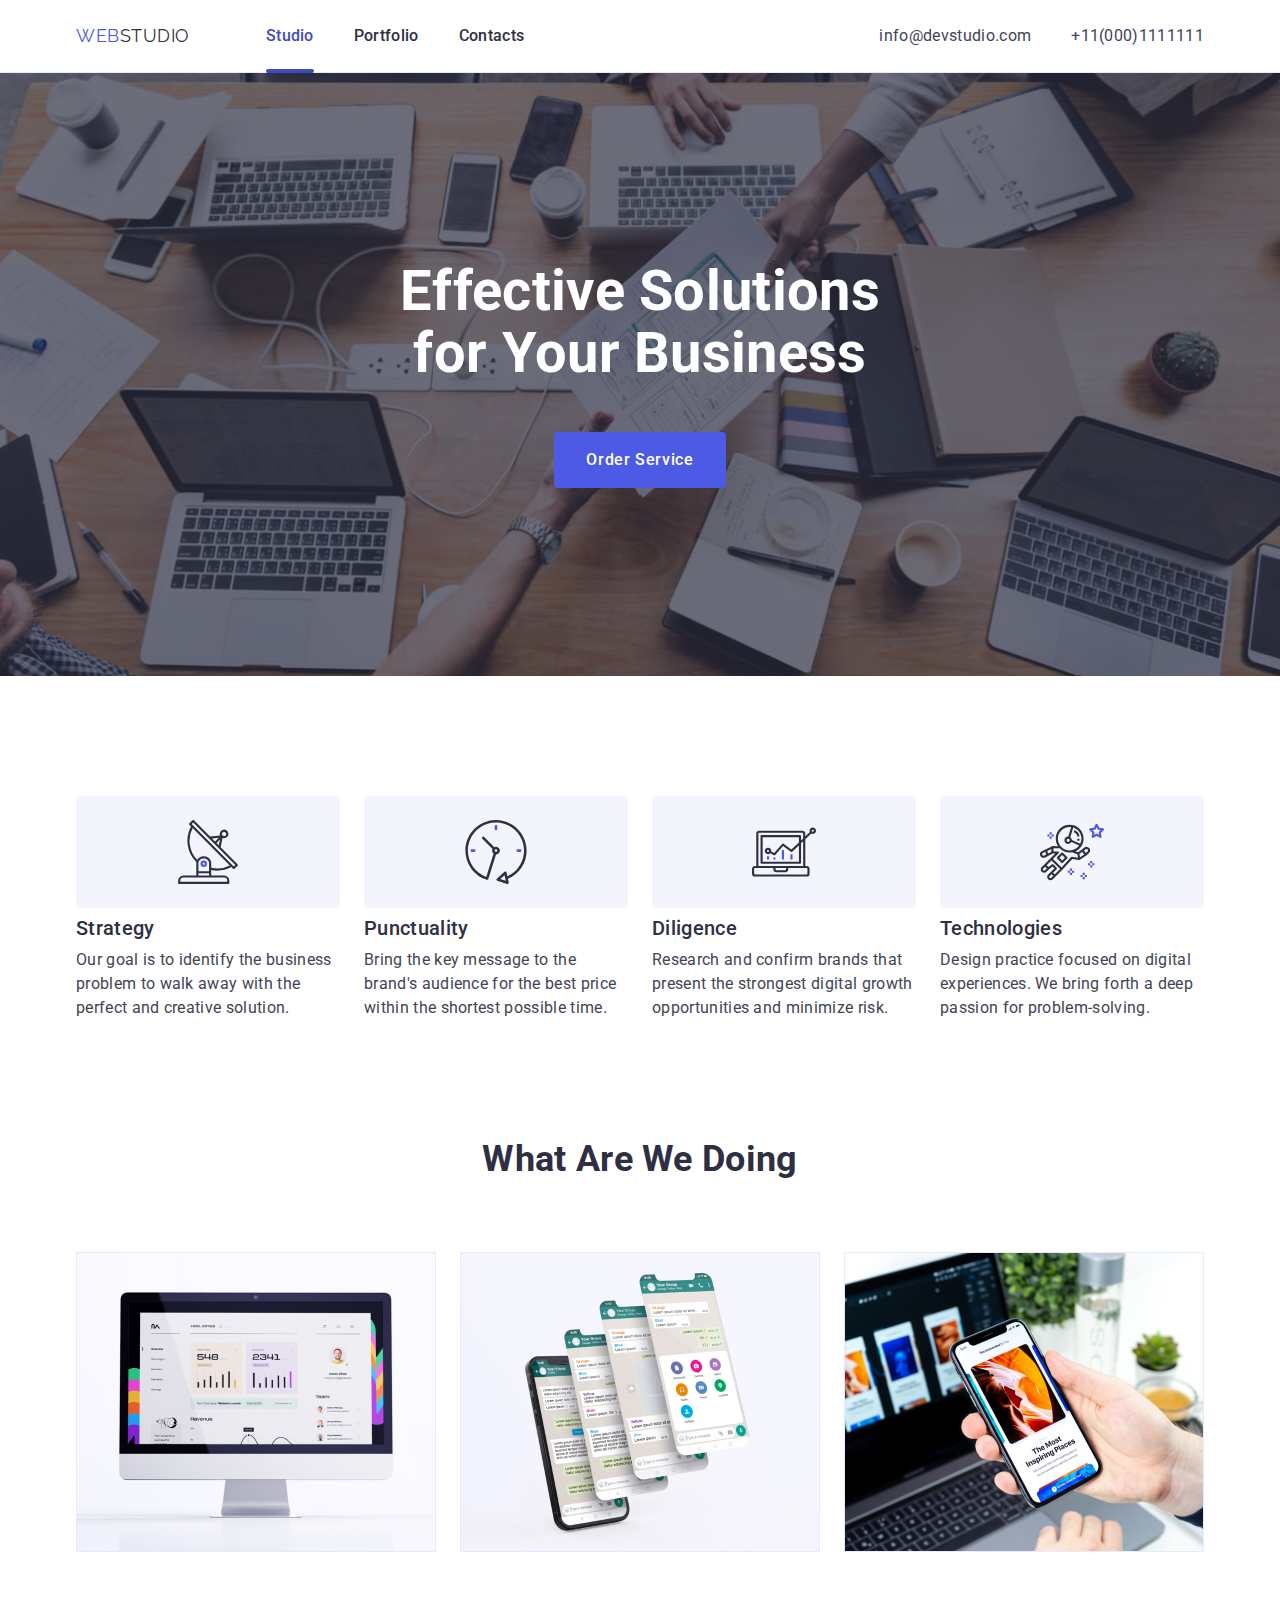
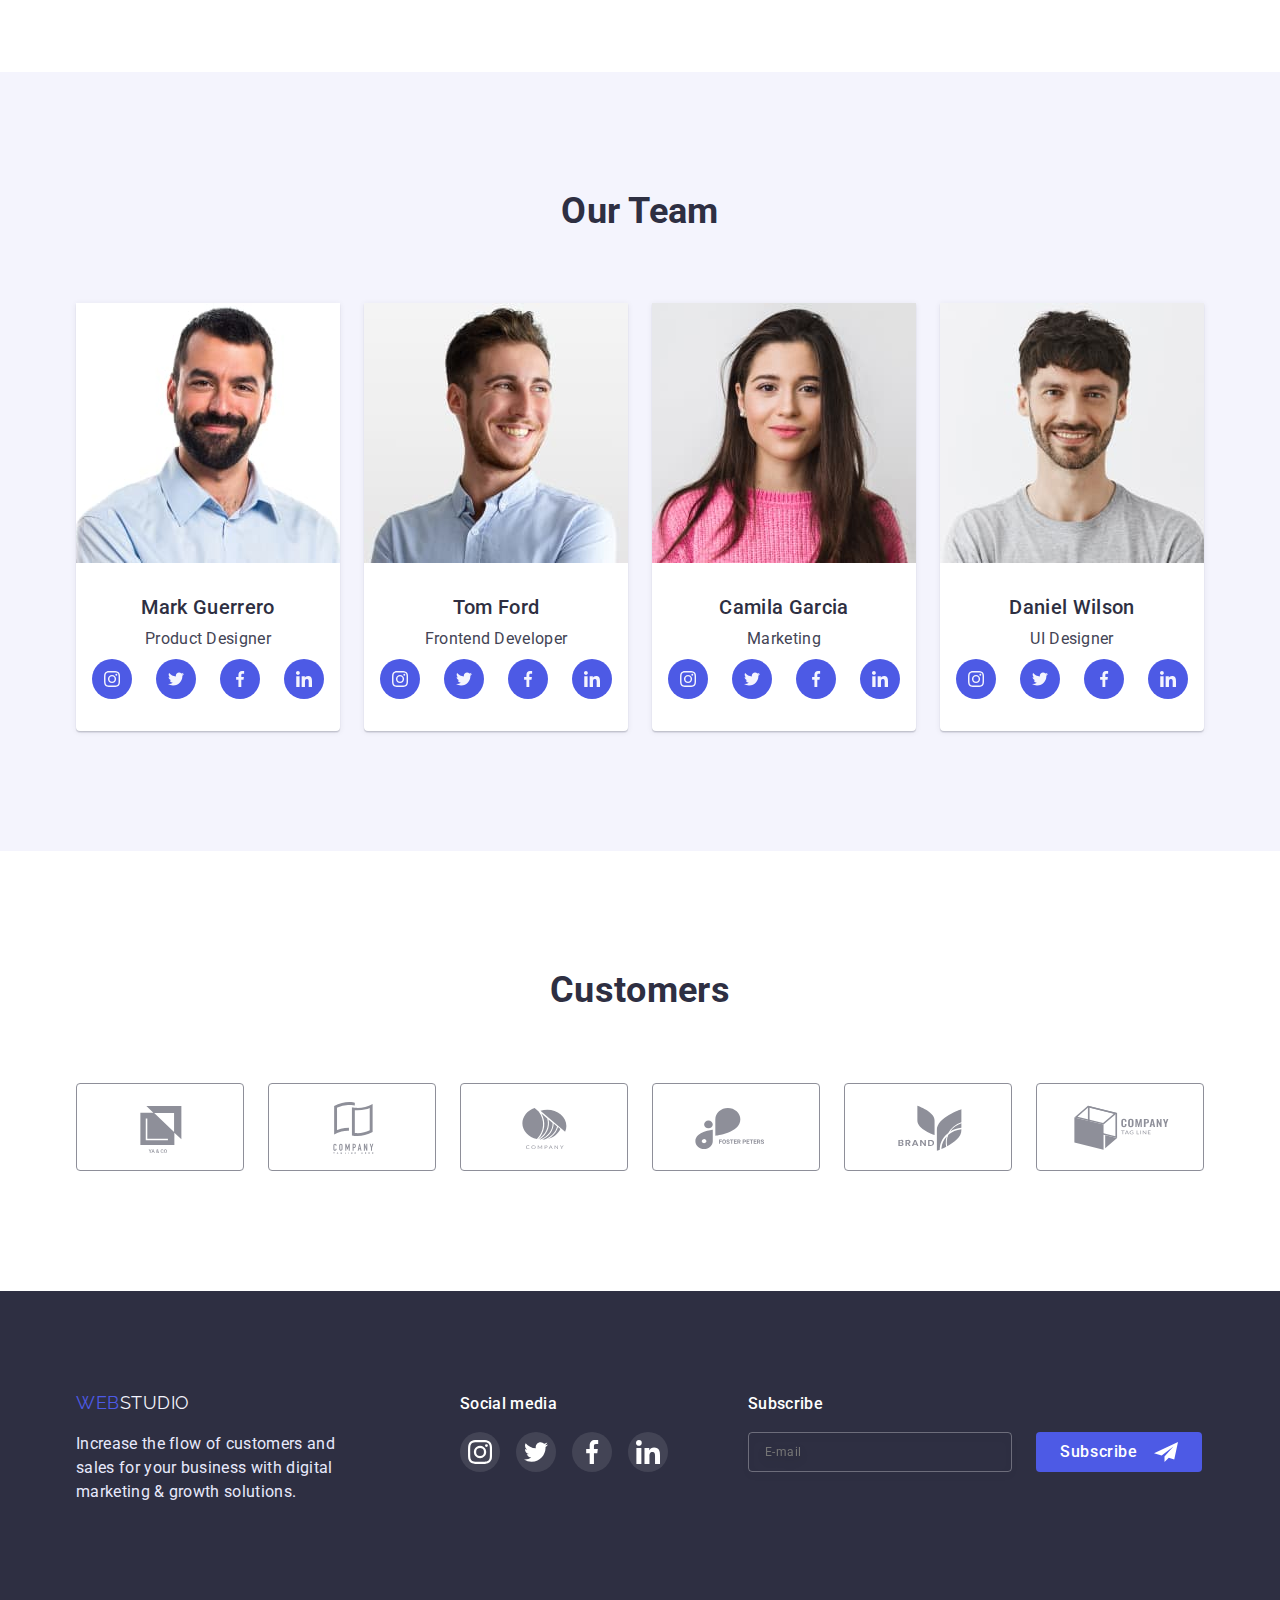
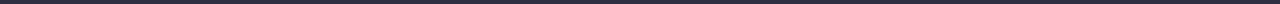
==== index.html @ 0f812a20 "Initial commit" ====
<!DOCTYPE html>
<html lang="en">

<head>
    <meta charset="UTF-8">
    <meta http-equiv="X-UA-Compatible" content="IE=edge">
    <meta name="viewport" content="width=, initial-scale=1.0">
    <title>Studio</title>
    <link rel="preconnect" href="https://fonts.googleapis.com">
    <link rel="preconnect" href="https://fonts.gstatic.com" crossorigin>
    <link
        href="https://fonts.googleapis.com/css2?family=Raleway:wght@800&family=Roboto:wght@400;500;700;900&display=swap"
        rel="stylesheet">
    <link rel="stylesheet"
        href="https://cdnjs.cloudflare.com/ajax/libs/modern-normalize/1.1.0/modern-normalize.min.css" />
    <link rel="stylesheet" href="./css/styles.css">
</head>

<body>
    <!-- Site header -->
    <header class="header">
        <div class="container header-container">
            <nav class="header-navigation">
                <a href="./index.html" class="logo">WEB<span class="logo-studio">STUDIO</span></a>
                <ul class="site-nav header-list">
                    <li><a href="./index.html" class="header-link link current">Studio</a></li>
                    <li><a href="./portfolio.html" class="header-link link">Portfolio</a></li>
                    <li><a href="./index.html" class="header-link link">Contacts</a></li>
                </ul>
            </nav>

            <address class="address">
                <ul class="auth-nav">

                    <li><a href="mailto:info@devstudio.com" class="link">info@devstudio.com</a>
                    </li>
                    <li><a href="tel:+11(000)1111111" class="link">+11(000)1111111</a> </li>


                </ul>
            </address>
        </div>

    </header>
    <!-- Main content -->
    <main>

        <section class="hero">
            <div class="container hero-container">
                <h1 class="hero-title">Effective Solutions
                    for Your Business</h1>
                <button type="button" class="button main-button" data-modal-open>Order Service</button>
            </div>
        </section>

        <section class="section">
            <div class="container">
                <h2 class="visually-hidden"> Our advantages</h2>
                <ul class="section-advantages">
                    <li class="advantages-item">
                        <div class="advantages-icon">
                            <svg class="antenna-icon" width="64" height="64">
                                <use href="./images/icons.svg#icon-antenna-1-1"></use>
                            </svg>
                        </div>
                        <h3 class="section-subtitle">Strategy</h3>
                        <p class="section-discription">Our goal is to identify the business
                            problem to walk away with the perfect and creative solution.</p>
                    </li>
                    <li class="advantages-item">
                        <div class="advantages-icon">
                            <svg class="clock-icon" width="64" height="64">
                                <use href="./images/icons.svg#icon-clock-1-1"></use>
                            </svg>
                        </div>
                        <h3 class="section-subtitle">Punctuality</h3>
                        <p class="section-discription">Bring the key message to the brand's audience for the best price
                            within
                            the shortest possible
                            time.</p>
                    </li>
                    <li class="advantages-item">
                        <div class="advantages-icon">
                            <svg class="diagram-icon" width="64" height="64">
                                <use href="./images/icons.svg#icon-diagram-1-1"></use>
                            </svg>
                        </div>
                        <h3 class="section-subtitle">Diligence</h3>
                        <p class="section-discription">Research and confirm brands that present the strongest digital
                            growth
                            opportunities and
                            minimize risk.</p>
                    </li>
                    <li class="advantages-item">
                        <div class="advantages-icon">
                            <svg class="astronaut-icon" width="64" height="64">
                                <use href="./images/icons.svg#icon-astronaut-1-1"></use>
                            </svg>
                        </div>
                        <h3 class="section-subtitle">Technologies</h3>
                        <p class="section-discription">Design practice focused on digital experiences. We bring forth a
                            deep
                            passion for
                            problem-solving.</p>
                    </li>
                </ul>
            </div>
        </section>
        <section class="works">
            <div class="container">
                <h2 class="section-title">What are we doing</h2>
                <ul class="works-list">
                    <li class="work-item">
                        <img src="./images/img1.jpg" alt="desktop" width="360">
                    </li>
                    <li class="work-item"><img src="./images/img2.jpg" alt="mobile" width="360"></li>
                    <li class="work-item"><img src="./images/img3.jpg" alt="desktopmobile" width="360">
                    </li>
                </ul>
            </div>
        </section>
        <section class="team-bc-color section">
            <div class="container">
                <h2 class="section-title">Our Team</h2>
                <ul class="teams-cards">
                    <li class="team-card"><img src="./images/teamcard1.jpg" alt="Mark Guerrero" width="264">
                        <div class="team-wrap">
                            <h3 class="section-subtitle">Mark Guerrero</h3>
                            <p class="section-discription">Product Designer</p>

                            <ul class="teams-soc-list list">
                                <li class="teams-soc-item"><a href="" class="teams-soc-link link"><svg
                                            class="teams-soc-icon" width="16" height="16">
                                            <use href="./images/icons.svg#icon-instagram"></use>
                                        </svg>
                                    </a>
                                </li>
                                <li class="teams-soc-item"><a href="" class="teams-soc-link link"><svg
                                            class="teams-soc-icon" width="16" height="16">
                                            <use href="./images/icons.svg#icon-twitte"></use>
                                        </svg></a>
                                </li>
                                <li class="teams-soc-item"><a href="" class="teams-soc-link link"><svg
                                            class="teams-soc-icon" width="16" height="16">
                                            <use href="./images/icons.svg#icon-facebook"></use>
                                        </svg></a>
                                </li>
                                <li class="teams-soc-item"><a href="" class="teams-soc-link link"><svg
                                            class="teams-soc-icon" width="16" height="16">
                                            <use href="./images/icons.svg#icon-linkedin"></use>
                                        </svg></a>
                                </li>
                            </ul>
                        </div>
                    </li>


                    <li class="team-card"><img src="./images/teamcard2.jpg" alt="Tom Ford" width="264">
                        <div class="team-wrap">
                            <h3 class="section-subtitle">Tom Ford</h3>
                            <p class="section-discription">Frontend Developer</p>
                            <ul class="teams-soc-list list">
                                <li class="teams-soc-item"><a href="" class="teams-soc-link link"><svg
                                            class="teams-soc-icon" width="16" height="16">
                                            <use href="./images/icons.svg#icon-instagram"></use>
                                        </svg></a>
                                </li>
                                <li class="teams-soc-item"><a href="" class="teams-soc-link link"><svg
                                            class="teams-soc-icon" width="16" height="16">
                                            <use href="./images/icons.svg#icon-twitte"></use>
                                        </svg></a>
                                </li>
                                <li class="teams-soc-item"><a href="" class="teams-soc-link link"><svg
                                            class="teams-soc-icon" width="16" height="16">
                                            <use href="./images/icons.svg#icon-facebook"></use>
                                        </svg></a>
                                </li>
                                <li class="teams-soc-item"><a href="" class="teams-soc-link link"><svg
                                            class="teams-soc-icon" width="16" height="16">
                                            <use href="./images/icons.svg#icon-linkedin"></use>
                                        </svg></a>
                                </li>
                            </ul>
                        </div>
                    </li>



                    <li class="team-card"><img src="./images/teamcard3.jpg" alt="Camila Garcia" width="264">
                        <div class="team-wrap">
                            <h3 class="section-subtitle">Camila Garcia</h3>
                            <p class="section-discription">Marketing</p>
                            <ul class="teams-soc-list list">
                                <li class="teams-soc-item"><a href="" class="teams-soc-link link"><svg
                                            class="teams-soc-icon" width="16" height="16">
                                            <use href="./images/icons.svg#icon-instagram"></use>
                                        </svg></a>
                                </li>
                                <li class="teams-soc-item"><a href="" class="teams-soc-link link"><svg
                                            class="teams-soc-icon" width="16" height="16">
                                            <use href="./images/icons.svg#icon-twitte"></use>
                                        </svg></a>
                                </li>
                                <li class="teams-soc-item"><a href="" class="teams-soc-link link"><svg
                                            class="teams-soc-icon" width="16" height="16">
                                            <use href="./images/icons.svg#icon-facebook"></use>
                                        </svg></a>
                                </li>
                                <li class="teams-soc-item"><a href="" class="teams-soc-link link"><svg
                                            class="teams-soc-icon" width="16" height="16">
                                            <use href="./images/icons.svg#icon-linkedin"></use>
                                        </svg></a>
                                </li>

                            </ul>
                        </div>
                    </li>

                    <li class="team-card"><img src="./images/teamcard4.jpg" alt="Daniel Wilson" width="264">
                        <div class="team-wrap">
                            <h3 class="section-subtitle">Daniel Wilson</h3>
                            <p class="section-discription">UI Designer</p>
                            <ul class="teams-soc-list list">
                                <li class="teams-soc-item"><a href="" class="teams-soc-link link"><svg
                                            class="teams-soc-icon" width="16" height="16">
                                            <use href="./images/icons.svg#icon-instagram"></use>
                                        </svg></a>
                                </li>
                                <li class="teams-soc-item"><a href="" class="teams-soc-link link"><svg
                                            class="teams-soc-icon" width="16" height="16">
                                            <use href="./images/icons.svg#icon-twitte"></use>
                                        </svg></a>
                                </li>
                                <li class="teams-soc-item"><a href="" class="teams-soc-link link"><svg
                                            class="teams-soc-icon" width="16" height="16">
                                            <use href="./images/icons.svg#icon-facebook"></use>
                                        </svg></a>
                                </li>
                                <li class="teams-soc-item"><a href="" class="teams-soc-link link"><svg
                                            class="teams-soc-icon" width="16" height="16">
                                            <use href="./images/icons.svg#icon-linkedin"></use>
                                        </svg></a>
                                </li>

                            </ul>
                        </div>
                    </li>
                </ul>
            </div>
        </section>
        <section class="section">
            <div class="container">
                <h2 class="section-title">Customers</h2>
                <ul class="customers-list list">
                    <li class="customers-items"><a href="#" class="customers-link link"><svg class="customers-icon"
                                width="104" height="56">
                                <use href="./images/icons.svg#icon-Logo"></use>
                            </svg></a></li>
                    <li class="customers-items"><a href="#" class="customers-link link"><svg class="customers-icon"
                                width="104" height="56">
                                <use href="./images/icons.svg#icon-Logo-1"></use>
                            </svg></a></li>
                    <li class="customers-items"><a href="#" class="customers-link link"><svg class="customers-icon"
                                width="104" height="56">
                                <use href="./images/icons.svg#icon-Logo-2"></use>
                            </svg></a></li>
                    <li class="customers-items"><a href="#" class="customers-link link"><svg class="customers-icon"
                                width="104" height="56">
                                <use href="./images/icons.svg#icon-Logo-3"></use>
                            </svg></a></li>
                    <li class="customers-items"><a href="#" class="customers-link link"><svg class="customers-icon"
                                width="104" height="56">
                                <use href="./images/icons.svg#icon-Logo-4"></use>
                            </svg></a></li>
                    <li class="customers-items"><a href="#" class="customers-link link"><svg class="customers-icon"
                                width="104" height="56">
                                <use href="./images/icons.svg#icon-Logo-5"></use>
                            </svg></a></li>
                </ul>
            </div>
        </section>
    </main>
    <!-- Footer -->
    <footer class="footer">
        <div class="container webstudio-blocks">
            <div>
                <a href="./index.html" class="logo logo-footer">WEB<span
                        class="logo-part logo-part-footer">STUDIO</span></a>
                <p class="footer-text">Increase the flow of customers and sales for your business with digital marketing
                    &
                    growth solutions.
                </p>
            </div>
            <div class="footer-social">
                <p class="footer-discription">Social media</p>

                <ul class="footer-social-list">
                    <li class="footer-social-item"><a href="#" class="footer-social-link"><svg
                                class="footer-social-icon" width="24" height="24">
                                <use href="./images/icons.svg#icon-instagram"></use>
                            </svg></a></li>
                    <li class="footer-social-item"><a href="#" class="footer-social-link"><svg
                                class="footer-social-icon" width="24" height="24">
                                <use href="./images/icons.svg#icon-twitte"></use>
                            </svg>
                        </a>
                    </li>
                    <li class="footer-social-item"><a href="#" class="footer-social-link"><svg
                                class="footer-social-icon" width="24" height="24">
                                <use href="./images/icons.svg#icon-facebook"></use>
                            </svg>
                        </a>
                    </li>
                    <li class="footer-social-item"><a href="#" class="footer-social-link"><svg
                                class="footer-social-icon" width="24" height="24">
                                <use href="./images/icons.svg#icon-linkedin"></use>
                            </svg>
                        </a>
                    </li>
                </ul>
            </div>
            <div class="footer-subscribe">
                <p class="footer-discription">Subscribe</p>
                <form class="footer-form">
                    <input class="footer-form-input" placeholder="E-mail" type="text">
                    <button class="footer-form-button" type="submit">Subscribe<svg class="footer-form-icon" width="24"
                            height="24">
                            <use href="./images/icons.svg#icon-Frame-3"></use>
                        </svg>
                    </button>
                </form>



            </div>
        </div>

    </footer>
    <div class="backdrop is-hidden" data-modal>
        <div class="modal">
            <button type="button" class="modal-btn-close" data-modal-close><svg class="modal-btn-icon" width="8"
                    height="8">
                    <use href="./images/icons.svg#icon-close-black"></use>
                </svg></button>
            <p class="modal-title">Leave your contacts and we will call you back</p>
            <form class="modal-form">


                <label class="modal-field">

                    <span class="input-text">Name</span>

                    <span class="input-wrap">
                        <input class="modal-input"><svg class="modal-icon" width="22" height="24">
                            <use href="./images/icons.svg#icon-Frame-1"></use>
                        </svg>
                    </span>
                </label>

                <label class="modal-field">
                    <span class="input-text">Phone</span>

                    <span class="input-wrap">
                        <input class="modal-input"><svg class="modal-icon" width="18" height="24">
                            <use href="./images/icons.svg#icon-phone-black"></use>
                        </svg>
                    </span>

                </label>
                <label class="modal-field">
                    <span class="input-text">Email</span>

                    <span class="input-wrap">
                        <input class="modal-input"><svg class="modal-icon" width="18" height="24">
                            <use href="./images/icons.svg#icon-email-black-18dp-1"></use>
                        </svg>
                    </span>

                </label>

                <div class="textarea-modal">
                    <label class="input-text" for="user-text">Comment</label>
                    <textarea class="textarea" id="user-text" name="user-text" placeholder="Text input"></textarea>
                </div>
                <div class="modal-field">
                    <input class="input-check visually-hidden" id="input-check" name="user-check" type="checkbox"
                        value="true" />
                    <label class="check-text" for="input-check">
                        <span>
                            <svg class="check-icon" width="10" height="8">
                                <use href="./images/icons.svg#icon-Vector"></use>
                            </svg>
                        </span>
                        I accept the terms and conditions of the<a class="form-check-link" href="">Privacy Policy</a>
                    </label>
                </div>
                <button type="submit" class="submit-modal-btn">Send</button>
            </form>
        </div>
    </div>
    <script src="./js/modal.js"></script>
</body>

</html>
---- css/styles.css ----
:root {
  --primary-text-color: #434455;
  --main-heading-color: #ffffff;
  --secondary-text-color: #2e2f42;
  --accent-color: #4d5ae5;
  --fokus-color: #000000;
  --footer-text-color: #e7e9fc;
  --logo-part-color: #f4f4fd;
  --primary-bc-color: #f5f5f5;
  --secondary-bc-color: #2e2f42;
  --team-bc-color: #f4f4fd;
  --primary-button-color: #404bbf;
  --header-border-color: #e7e9fc;
  --hover-current-color: #404bbf;
  --primary-bc-icon-color: #f4f4fd;
  --soc-link-color: #f4f4fd;
  --soc-link-bc-color: #4d5ae5;
  --customers-border-color: #8e8f99;
  --customers-icon-color: #8e8f99;
  --footer-discription-color: #ffffff;
  --footer-social-icon-hover: #31d0aa;
  --portfolio-top-text: #f4f4fd;
  --portfolio-top-bc-color: #4d5ae5;
  --modal-bc-color: #fcfcfc;
  --modal-button-bc-color: #e7e9fc;
  --modal-label-text-color: #8e8f99;
  --chek-text-color: #757575;

  --cards: 3;
  --gap: 24px;
}

/* -------------------Body--------------------- */

body {
  background-color: var(--main-heading-color);
  color: var(--primary-text-color);
  font-family: "Roboto", sans-serif;
  line-height: 1.5;
  letter-spacing: 0.02em;
}

/* --------------------Reset-------------------- */
h1,
h2,
h3,
p {
  margin: 0;
}

ul {
  margin: 0;
  padding: 0;
  list-style: none;
}

img {
  display: block;
  width: 100%;
  height: auto;
}

/* --------------------Container---------------- */

.container {
  width: 1158px;
  padding-left: 15px;
  padding-right: 15px;
  margin: 0 auto;
  /* outline: 2px solid red; */

  /* @media screen and (min-width: 768px) {
    min-width: 768px;
  }
  @media screen and (min-width: 1160px) {
    min-width: 1160px;
  } */
}
/* -------------------Basic--------------------- */
.section {
  padding-top: 120px;
  padding-bottom: 120px;
}
/* --------------------Button-------------------- */
.button {
  border: none;
  border-radius: 4px;
  transition: background-color 250ms cubic-bezier(0.4, 0, 0.2, 1),
    box-shadow 250ms cubic-bezier(0.4, 0, 0.2, 1);

  color: var(--main-heading-color);
  background-color: var(--accent-color);
  font-family: inherit;
  font-weight: 500;
  font-size: 16px;
  line-height: 1.5;
  text-decoration: none;
  letter-spacing: 0.04em;
  cursor: pointer;
}
.main-button {
  min-width: 169px;
  height: 56px;
  display: block;
  margin: 0 auto;
  padding: 16px 32px;
}
.button.primary {
  padding: 12px 24px;
  color: var(--accent-color);
  background-color: var(--logo-part-color);
}

.button:hover {
  color: var(--main-heading-color);
  background-color: var(--primary-button-color);
  box-shadow: 0px 4px 4px rgba(0, 0, 0, 0.15);
}
.button:focus {
  color: var(--main-heading-color);
  background-color: var(--accent-color);
  box-shadow: inset 0px 0px 12px rgba(0, 0, 0, 0.05);
}
/* ----------------Portfolio Filters------------ */
.portfolio {
  padding-top: 96px;
  padding-bottom: 120px;
}
.portfolio-btn-filters {
  display: flex;
  justify-content: center;
  gap: 24px;
}
.site-portfolio {
  display: flex;
  flex-wrap: wrap;
  gap: 48px 24px;

  margin-top: 72px;
}
.portfolio-card {
  padding-top: 32px;
  padding-left: 16px;
  padding-bottom: 32px;
  border: 1px solid var(--header-border-color);
  border-top: none;
}
/* -------------Portfolio Cards-top-text--------- */
.portfolio-top-text {
  position: relative;
  overflow: hidden;
}
.portfolio-card-top-text {
  position: absolute;
  top: 0;
  padding: 40px 32px;
  height: 100%;
  transform: translateY(100%);
  transition: transform 250ms cubic-bezier(0.4, 0, 0.2, 1);
  text-align: justify;

  font-weight: 400;
  font-size: 16px;
  color: var(--portfolio-top-text);
  background-color: var(--portfolio-top-bc-color);
}
.portfolio-card-item:hover .portfolio-card-top-text {
  transform: translateY(0);
}
/* ------------------Site header ----------------*/
/* Logo */

.header {
  border-bottom: 1px solid var(--header-border-color);
}

.logo {
  color: var(--accent-color);
  font-family: Raleway;
  font-size: 18px;
  line-height: 1.3;
  text-decoration: none;
  letter-spacing: 0.03em;
  text-transform: uppercase;
}

.logo-studio {
  margin-right: 76px;
  color: var(--secondary-text-color);
}

/* ------------------Site navigation--------------- */

.header-container {
  display: flex;
  align-items: center;
}
.header-navigation {
  display: flex;
  align-items: center;
}
.header-list {
  display: flex;
  gap: 40px;
}
.address {
  margin-left: auto;
}
.auth-nav {
  display: flex;
  margin-left: auto;
  gap: 40px;
}
.header-link {
  position: relative;
}
.header-link.current::after {
  content: "";
  display: block;
  width: 100%;
  height: 4px;
  bottom: -1px;
  left: 0;
  position: absolute;
  background: #404bbf;
  border-radius: 2px;
}

.site-nav .link {
  color: var(--secondary-text-color);
  font-weight: 500;
  text-decoration: none;
  display: block;
  padding: 24px 0;

  transition: color 250ms cubic-bezier(0.4, 0, 0.2, 1);
}
.portfolio-link {
  text-decoration: none;
  display: block;
  height: 100%;
  width: 100%;

  transition: box-shadow 250ms cubic-bezier(0.4, 0, 0.2, 1);
}
.portfolio-link:hover {
  box-shadow: 0px 1px 6px rgba(46, 47, 66, 0.08),
    0px 1px 1px rgba(46, 47, 66, 0.16), 0px 2px 1px rgba(46, 47, 66, 0.08);
}
.portfolio-link:focus {
  box-shadow: 0px 3px 1px rgba(0, 0, 0, 0.1), 0px 2px 1px rgba(0, 0, 0, 0.08),
    0px 2px 2px rgba(0, 0, 0, 0.12);
}
.site-nav .link:hover {
  color: var(--hover-current-color);
}
.site-nav .link:focus {
  color: var(--hover-current-color);
}
.site-nav .link.current {
  color: var(--hover-current-color);
}
.auth-nav .link {
  color: var(--primary-text-color);
  font-style: normal;
  text-decoration: none;
  transition: color 250ms cubic-bezier(0.4, 0, 0.2, 1);
}
.auth-nav .link:hover {
  color: var(--hover-current-color);
}
.auth-nav .link:focus {
  color: var(--hover-current-color);
}

/* ------------------Main content----------------- */
/* -------------------Hero------------------------ */

.hero {
  margin: 0 auto;
  padding-top: 188px;
  padding-bottom: 188px;
  background-image: linear-gradient(
      rgba(46, 47, 66, 0.7),
      rgba(46, 47, 66, 0.7)
    ),
    url(../images/studio-bc-img\ .jpg);
  max-width: 1440px;
  background-repeat: no-repeat;
  background-position: center;
  background-size: cover;
}

.hero-title {
  margin-left: auto;
  margin-right: auto;
  margin-bottom: 48px;
  max-width: 496px;

  color: var(--main-heading-color);
  font-size: 56px;
  line-height: 1.1;
  text-align: center;
}

.visually-hidden {
  position: absolute;
  width: 1px;
  height: 1px;
  margin: -1px;
  border: 0;
  padding: 0;

  white-space: nowrap;
  clip-path: inset(100%);
  clip: rect(0 0 0 0);
  overflow: hidden;
}
/* -----------------------------Icons advantages------------------------ */
.section-advantages {
  display: flex;
  gap: 24px;
}
.advantages-item {
  width: 264px;
}

.advantages-icon {
  height: 112px;
  margin-bottom: 8px;
  background: var(--primary-bc-icon-color);
  border-radius: 4px;
  display: flex;
  align-items: center;
  justify-content: center;
}

/* ------------------Works------------------- */
.works {
  padding-bottom: 120px;
}
.works-list {
  display: flex;
  gap: var(--gap);
}
/* -------------------Teams------------------- */
/* -----------------Icons teams--------------- */
.teams-soc-list {
  display: flex;
  justify-content: center;
  gap: 24px;
  margin-top: 8px;
}
.teams-soc-item {
  width: 40px;
  height: 40px;
}
.teams-soc-link {
  width: 100%;
  height: 100%;
  background-color: var(--soc-link-bc-color);
  display: flex;
  align-items: center;
  justify-content: center;
  border-radius: 50%;
  transition: background-color 250ms cubic-bezier(0.4, 0, 0.2, 1);
}
.teams-soc-link:hover {
  background-color: var(--hover-current-color);
}
.teams-soc-link:focus {
  background-color: var(--hover-current-color);
}

.teams-soc-icon {
  fill: var(--primary-bc-icon-color);
}

.team-bc-color {
  background-color: var(--logo-part-color);
}
.team-card {
  background: var(--main-heading-color);
  box-shadow: 0px 1px 6px rgba(46, 47, 66, 0.08),
    0px 1px 1px rgba(46, 47, 66, 0.16), 0px 2px 1px rgba(46, 47, 66, 0.08);
  border-radius: 0px 0px 4px 4px;
}
.teams-cards {
  display: flex;
  gap: var(--gap);
}

.team-wrap {
  padding: 32px 0;
  text-align: center;
}
.section-title {
  margin-bottom: 72px;
  text-align: center;
  color: var(--secondary-text-color);
  font-size: 36px;
  line-height: 1.1;
  text-transform: capitalize;
}
.section-subtitle {
  margin-bottom: 8px;

  color: var(--secondary-text-color);
  font-weight: 500;
  font-size: 20px;
  line-height: 1.2;
  text-decoration: none;
}
.section-discription {
  color: var(--primary-text-color);
}
/* -----------------------Customers----------------- */

.customers-list {
  display: flex;
  justify-content: space-between;
  gap: 24px;
}

.customers-items {
  width: 168px;
  height: 88px;
}

.customers-link {
  height: 100%;
  width: 100%;

  display: flex;
  border-radius: 4px;
  border: 1px solid var(--customers-border-color);
  justify-content: center;
  align-items: center;

  transition: border-color 250ms cubic-bezier(0.4, 0, 0.2, 1);
}
.customers-icon {
  fill: var(--customers-icon-color);
  transition: fill 250ms cubic-bezier(0.4, 0, 0.2, 1);
}

.customers-link:hover {
  border-color: var(--hover-current-color);
  outline: none;
}
.customers-link:focus {
  border-color: var(--hover-current-color);
  outline: none;
}
.customers-link:hover .customers-icon {
  fill: var(--hover-current-color);
  outline: none;
}
.customers-link:focus .customers-icon {
  fill: var(--hover-current-color);
  outline: none;
}

/* ----------------------Footer--------------------- */

.footer {
  padding-top: 100px;
  padding-bottom: 100px;
  background-color: var(--secondary-bc-color);
}
.footer-text {
  max-width: 264px;
  margin-top: 16px;
  color: var(--footer-text-color);
}
.logo-part {
  color: var(--logo-part-color);
}
.logo-footer .logo-part-footer {
  text-align: left;
}
.webstudio-blocks {
  display: flex;
  align-items: baseline;
}
.footer-social {
  margin-left: 120px;
}
.footer-discription {
  font-weight: 500;
  color: var(--footer-discription-color);
  margin-bottom: 16px;
}
.footer-social-list {
  display: flex;
  gap: 16px;
}

.footer-social-link {
  width: 40px;
  height: 40px;
  background-color: rgba(256, 256, 256, 0.1);
  display: flex;
  align-items: center;
  justify-content: center;
  border-radius: 50%;
  transition: background-color 250ms cubic-bezier(0.4, 0, 0.2, 1);
}

.footer-social-icon {
  fill: var(--footer-discription-color);
}

.footer-social-link:hover {
  background-color: var(--footer-social-icon-hover);
}

.footer-social-link:focus {
  background-color: var(--footer-social-icon-hover);
}

.footer-subscribe {
  margin-left: 80px;
}
.footer-form {
  display: flex;
  align-items: center;
}
.footer-form-input {
  width: 264px;
  height: 40px;
  border: 1px solid rgba(255, 255, 255, 0.3);
  filter: drop-shadow(0px 4px 4px rgba(0, 0, 0, 0.15));
  border-radius: 4px;
  background-color: transparent;
  font-size: 12px;
  line-height: 2;
  letter-spacing: 0.04em;
  color: rgba(255, 255, 255, 0.6);
  padding: 8px 16px;
}

.footer-form-button {
  display: flex;
  align-items: center;
  justify-content: center;
  margin-left: 24px;
  padding: 8px 24px;
  background: var(--accent-color);
  border-radius: 4px;
  font-weight: 500;
  font-size: 16px;
  line-height: 1.5;
  letter-spacing: 0.04em;
  color: var(--footer-discription-color);
  cursor: pointer;
  text-align: center;
  border: none;
  transition: background-color 250ms cubic-bezier(0.4, 0, 0.2, 1);
}
.footer-form-button:hover,
.footer-form-button:focus {
  background-color: var(--hover-current-color);
}
.footer-form-icon {
  margin-left: 16px;
}
/* ----------------------------Backdrop----------------------- */
.backdrop {
  position: fixed;
  top: 0;
  background-color: rgba(0, 0, 0, 0.05);
  height: 100%;
  width: 100%;
  transition: opacity 250ms cubic-bezier(0.4, 0, 0.2, 1),
    visibility 250ms cubic-bezier(0.4, 0, 0.2, 1);
}
.modal {
  position: absolute;
  top: 50%;
  left: 50%;
  padding: 24px;

  width: 408px;
  min-height: 584px;
  background-color: var(--modal-bc-color);
  box-shadow: 0px 1px 1px rgba(0, 0, 0, 0.14), 0px 1px 3px rgba(0, 0, 0, 0.12),
    0px 2px 1px rgba(0, 0, 0, 0.2);
  border-radius: 4px;

  transform: translate(-50%, -50%) scale(1);
  transition: transform 250ms cubic-bezier(0.4, 0, 0.2, 1);
}
.modal-btn-close {
  display: flex;
  align-items: center;
  justify-content: center;

  margin-left: auto;
  width: 24px;
  height: 24px;
  background-color: var(--modal-button-bc-color);
  border-radius: 50%;
  border: 1px solid rgba(0, 0, 0, 0.1);
  cursor: pointer;

  transition: background-color 250ms cubic-bezier(0.4, 0, 0.2, 1);
}
.modal-btn-icon {
  fill: var(--fokus-color);
  transition: fill 250ms cubic-bezier(0.4, 0, 0.2, 1);
}
.modal-btn-close:hover .modal-btn-icon,
.modal-btn-close:focus .modal-btn-icon {
  fill: var(--footer-discription-color);
}

.modal-btn-close:hover,
.modal-btn-close:focus {
  background-color: var(--primary-button-color);
  border: none;
}

.is-hidden {
  opacity: 0;
  pointer-events: none;
  visibility: hidden;
}

.backdrop.is-hidden.modal {
  transform: translate(-50%, -50%) scale(0);
}
/* ----------------Form-modal-backdrop---------------- */
.modal-title {
  font-weight: 500;
  text-align: center;
  color: var(--secondary-text-color);
  margin-top: 24px;
  margin-bottom: 16px;
}
.input-text {
  display: block;
  font-size: 12px;
  line-height: 1.33;
  letter-spacing: 0.04em;
  color: var(--modal-label-text-color);
  margin-bottom: 4px;
}

.input-wrap {
  display: block;
  position: relative;
}
.modal-input {
  position: relative;
  width: 100%;
  height: 40px;
  padding: 8px 38px;
  margin-bottom: 8px;
  border: 1px solid rgba(33, 33, 33, 0.2);
  border-radius: 4px;
  outline: transparent;
  cursor: pointer;
  transition: border 250ms cubic-bezier(0.4, 0, 0.2, 1);
}
.modal-input:hover,
.modal-input:focus {
  border: 1px solid #4d5ae5;
}

.modal-input:hover + .modal-icon,
.modal-input:focus + .modal-icon {
  fill: var(--accent-color);
}

.modal-icon {
  position: absolute;
  left: 0;
  top: 0;
  fill: var(--fokus-color);
  margin-left: 16px;
  margin-top: 8px;
  transition: fill 250ms cubic-bezier(0.4, 0, 0.2, 1);
}

.textarea {
  display: block;
  width: 100%;
  height: 120px;
  border: 1px solid rgba(33, 33, 33, 0.2);
  border-radius: 4px;
  resize: none;
  background-color: transparent;
  padding-top: 8px;
  padding-left: 16px;
  font-size: 12px;
  line-height: 1.33;
  letter-spacing: 0.04em;
  color: rgba(117, 117, 117, 0.5);
  outline: transparent;
  transition: border 250ms cubic-bezier(0.4, 0, 0.2, 1);
}
.textarea:hover,
.textarea:focus {
  border: 1px solid var(--accent-color);
}

.check-text {
  font-size: 12px;
  line-height: 1.33;
  letter-spacing: 0.04em;
  color: var(--chek-text-color);
  display: flex;
  position: relative;
  align-items: center;
  margin-top: 16px;
}

.check-text span {
  width: 16px;
  height: 16px;
  border: 1.25px solid #2e2f42;
  border-radius: 2px;
  display: flex;
  align-items: center;
  justify-content: center;
  fill: transparent;
  margin-right: 8px;
}

.input-check:checked + .check-text > span {
  background-color: var(--hover-current-color);
  border: 1.25px solid #404bbf;
  border-radius: 2px;
  fill: var(--primary-bc-icon-color);
}

.input-check:focus + .check-text > span {
  border-color: var(--hover-current-color);
  fill: var(--primary-bc-icon-color);
}

.form-check-link {
  font-size: 12px;
  line-height: 1.33;
  letter-spacing: 0.04em;
  color: var(--accent-color);
  margin-left: 4px;
}
.submit-modal-btn {
  display: block;
  margin: 0 auto;
  width: 169px;
  height: 56px;
  background-color: var(--accent-color);
  box-shadow: 0px 4px 4px rgba(0, 0, 0, 0.15);
  border-radius: 4px;
  border: none;
  font-weight: 500;
  font-size: 16px;
  line-height: 1.5;
  cursor: pointer;
  text-align: center;
  letter-spacing: 0.04em;
  color: var(--footer-discription-color);
  margin-top: 24px;
  padding: 16px 32px;

  transition: background-color 250ms cubic-bezier(0.4, 0, 0.2, 1);
}
.submit-modal-btn:hover,
.submit-modal-btn:focus {
  background-color: var(--hover-current-color);
}
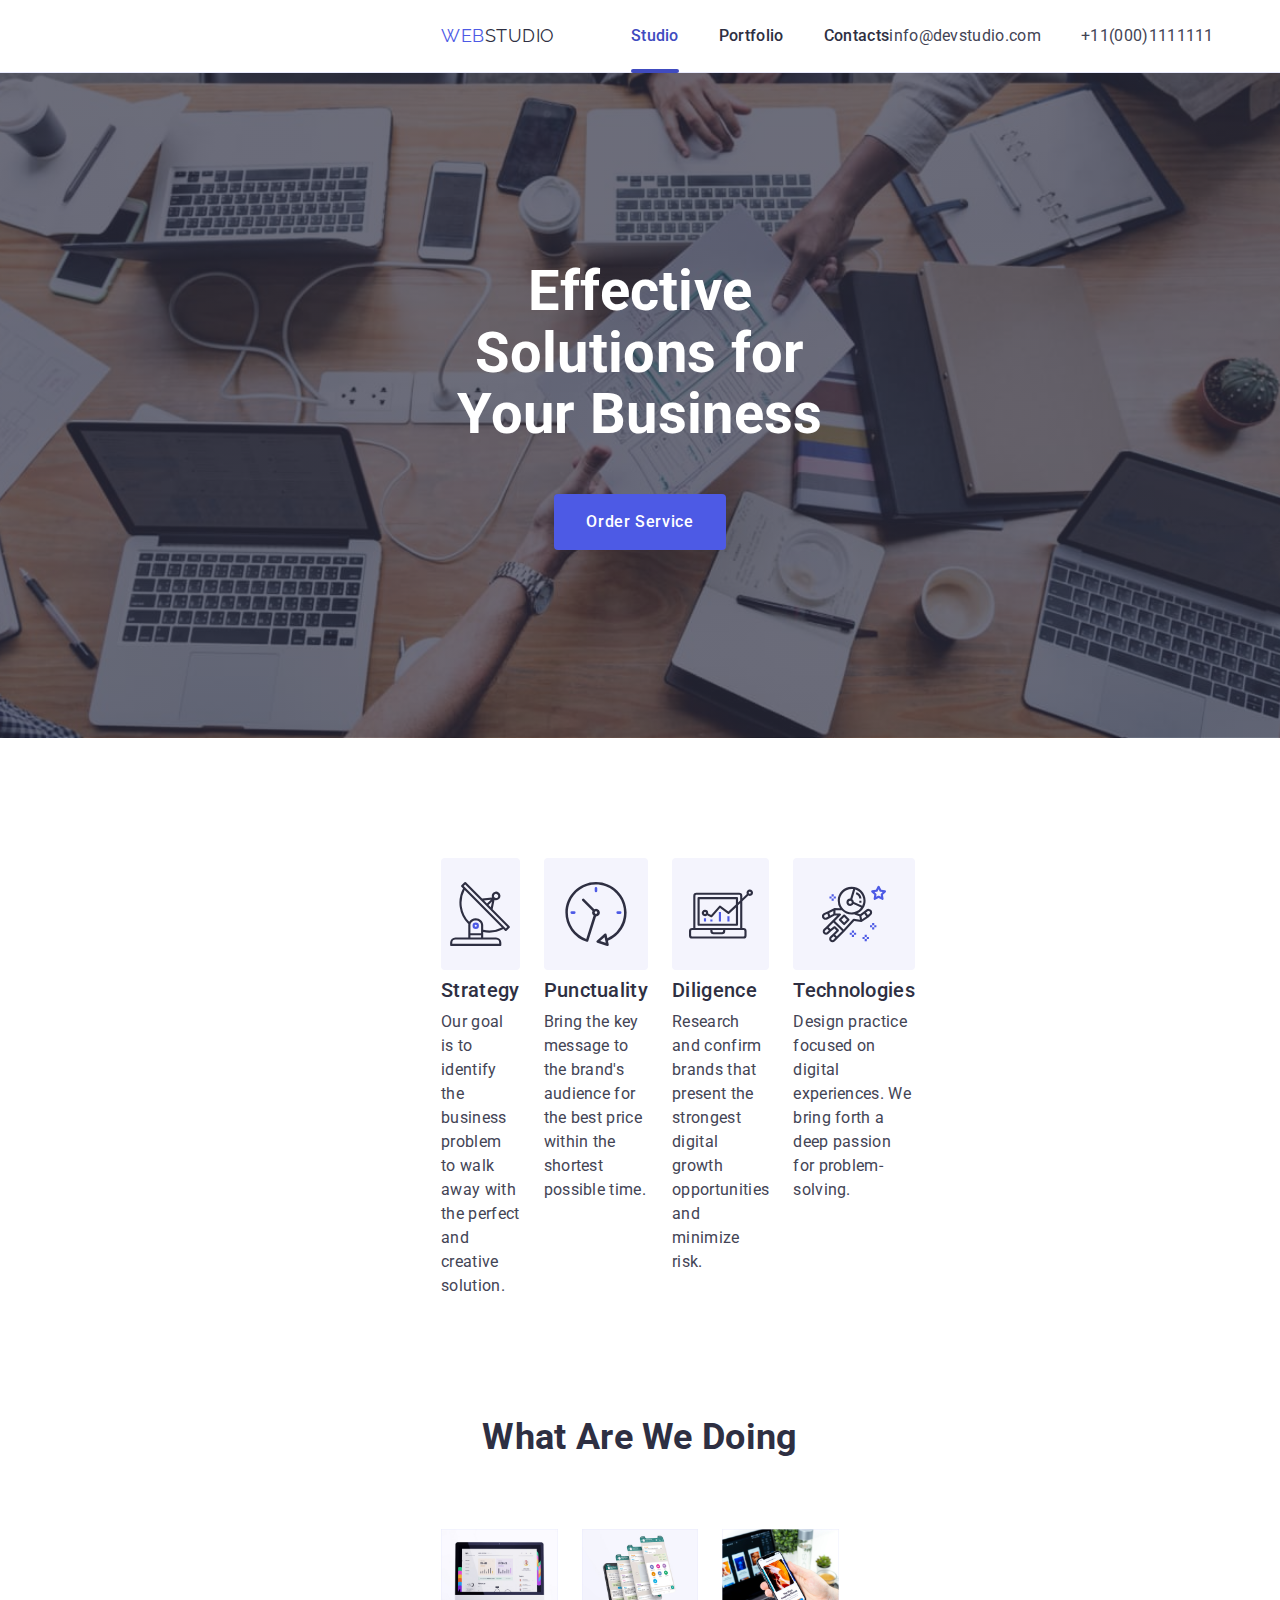
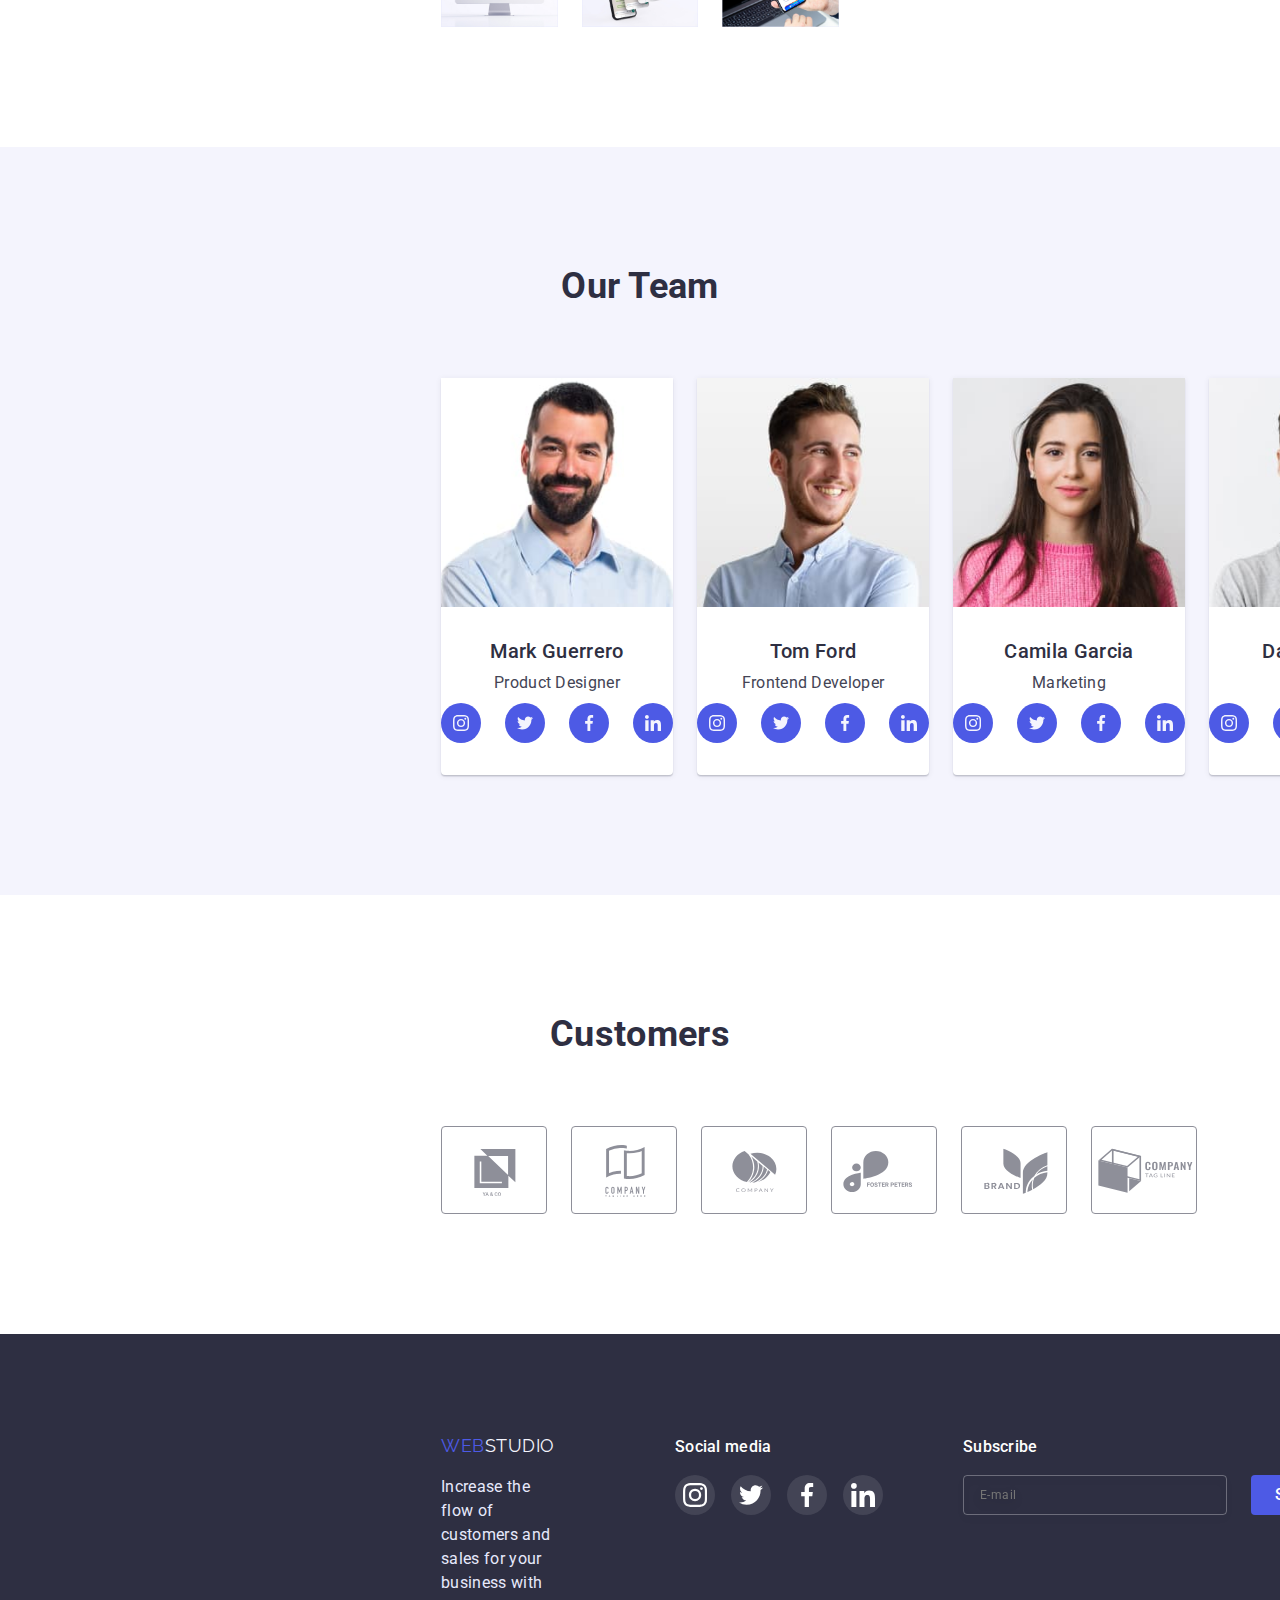
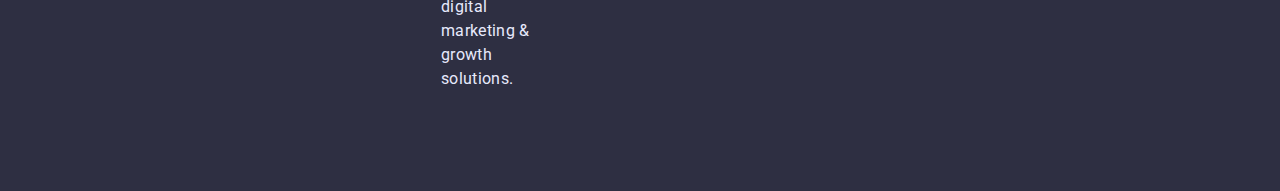
==== commit 0f60dc6f: "hw7" ====
--- a/index.html
+++ b/index.html
@@ -14,6 +14,9 @@
     <link rel="stylesheet"
         href="https://cdnjs.cloudflare.com/ajax/libs/modern-normalize/1.1.0/modern-normalize.min.css" />
     <link rel="stylesheet" href="./css/styles.css">
+    <link rel="stylesheet" href="./css/mobile.css">
+    <link rel="stylesheet" href="./css/tablet.css">
+    <link rel="stylesheet" href="./css/desktop.css">
 </head>
 
 <body>
@@ -39,6 +42,11 @@
 
                 </ul>
             </address>
+            <button class="menu-open-btn" data-menu-open type="button">
+                <svg class="menu-open-icon" width="20" height="20">
+                    <use href="./img/icons.svg#icon-menu-mob"></use>
+                </svg>
+            </button>
         </div>
 
     </header>
@@ -399,6 +407,6 @@
         </div>
     </div>
     <script src="./js/modal.js"></script>
-</body>
+    <script src="./js/menu.js"></script>
 
 </html>--- a/css/styles.css
+++ b/css/styles.css
@@ -62,27 +62,20 @@
 
 /* --------------------Container---------------- */
 
-.container {
+/* .container {
   width: 1158px;
   padding-left: 15px;
   padding-right: 15px;
   margin: 0 auto;
-  /* outline: 2px solid red; */
-
-  /* @media screen and (min-width: 768px) {
-    min-width: 768px;
-  }
-  @media screen and (min-width: 1160px) {
-    min-width: 1160px;
-  } */
-}
+  outline: 2px solid red;
+} */
 /* -------------------Basic--------------------- */
 .section {
   padding-top: 120px;
   padding-bottom: 120px;
 }
 /* --------------------Button-------------------- */
-.button {
+/* .button {
   border: none;
   border-radius: 4px;
   transition: background-color 250ms cubic-bezier(0.4, 0, 0.2, 1),
@@ -104,14 +97,14 @@
   display: block;
   margin: 0 auto;
   padding: 16px 32px;
-}
+} */
 .button.primary {
   padding: 12px 24px;
   color: var(--accent-color);
   background-color: var(--logo-part-color);
 }
 
-.button:hover {
+/* .button:hover {
   color: var(--main-heading-color);
   background-color: var(--primary-button-color);
   box-shadow: 0px 4px 4px rgba(0, 0, 0, 0.15);
@@ -120,7 +113,7 @@
   color: var(--main-heading-color);
   background-color: var(--accent-color);
   box-shadow: inset 0px 0px 12px rgba(0, 0, 0, 0.05);
-}
+} */
 /* ----------------Portfolio Filters------------ */
 .portfolio {
   padding-top: 96px;
@@ -272,11 +265,18 @@
 .auth-nav .link:focus {
   color: var(--hover-current-color);
 }
-
+/* -----------------Menu-mob--------------------- */
+.menu-open-btn {
+  background-color: transparent;
+  border: none;
+}
+.menu-open-icon {
+  stroke: var(--secondary-text-color);
+}
 /* ------------------Main content----------------- */
 /* -------------------Hero------------------------ */
 
-.hero {
+/* .hero {
   margin: 0 auto;
   padding-top: 188px;
   padding-bottom: 188px;
@@ -289,9 +289,9 @@
   background-repeat: no-repeat;
   background-position: center;
   background-size: cover;
-}
-
-.hero-title {
+} */
+
+/* .hero-title {
   margin-left: auto;
   margin-right: auto;
   margin-bottom: 48px;
@@ -301,7 +301,7 @@
   font-size: 56px;
   line-height: 1.1;
   text-align: center;
-}
+} */
 
 .visually-hidden {
   position: absolute;
--- a/css/mobile.css
+++ b/css/mobile.css
@@ -0,0 +1,69 @@
+/* --------------Container------------- */
+.container {
+  width: 100%;
+  padding-left: 15px;
+  padding-right: 15px;
+  margin: 0 auto;
+}
+/* --------------Hero----------------- */
+.hero {
+  margin: 0 auto;
+  padding-top: 112px;
+  padding-bottom: 112px;
+  background-image: linear-gradient(
+      rgba(46, 47, 66, 0.7),
+      rgba(46, 47, 66, 0.7)
+    ),
+    url(../images/studio-bc-img\ .jpg);
+  background-repeat: no-repeat;
+  background-position: center;
+  background-size: cover;
+}
+.hero-title {
+  margin-left: auto;
+  margin-right: auto;
+  margin-bottom: 72px;
+  color: var(--main-heading-color);
+  font-size: 36px;
+  line-height: 1.1;
+  text-align: center;
+}
+.button {
+  border: none;
+  border-radius: 4px;
+  transition: background-color 250ms cubic-bezier(0.4, 0, 0.2, 1),
+    box-shadow 250ms cubic-bezier(0.4, 0, 0.2, 1);
+
+  color: var(--main-heading-color);
+  background-color: var(--accent-color);
+  font-family: inherit;
+  font-weight: 500;
+  font-size: 16px;
+  line-height: 1.5;
+  text-decoration: none;
+  letter-spacing: 0.04em;
+  cursor: pointer;
+}
+.main-button {
+  min-width: 169px;
+  height: 56px;
+  display: block;
+  margin: 0 auto;
+  padding: 16px 32px;
+}
+.button:hover {
+  color: var(--main-heading-color);
+  background-color: var(--primary-button-color);
+  box-shadow: 0px 4px 4px rgba(0, 0, 0, 0.15);
+}
+.button:focus {
+  color: var(--main-heading-color);
+  background-color: var(--accent-color);
+  box-shadow: inset 0px 0px 12px rgba(0, 0, 0, 0.05);
+}
+
+@media screen and (min-width: 480px) {
+  .container {
+    max-width: 428px;
+  }
+}
--- a/css/tablet.css
+++ b/css/tablet.css
@@ -0,0 +1,12 @@
+@media screen and (min-width: 768px) {
+  .container {
+    width: 768px;
+  }
+  .hero {
+    padding-bottom: 108px;
+  }
+  .hero-title {
+    margin-bottom: 40px;
+    font-size: 56px;
+  }
+}
--- a/css/desktop.css
+++ b/css/desktop.css
@@ -0,0 +1,15 @@
+@media screen and (min-width: 1200px) {
+  .container {
+    width: 1158px;
+  }
+  .hero {
+    padding-top: 188px;
+    padding-bottom: 188px;
+    max-width: 1440px;
+  }
+  .hero-title {
+    margin-bottom: 48px;
+    max-width: 496px;
+    font-size: 56px;
+  }
+}
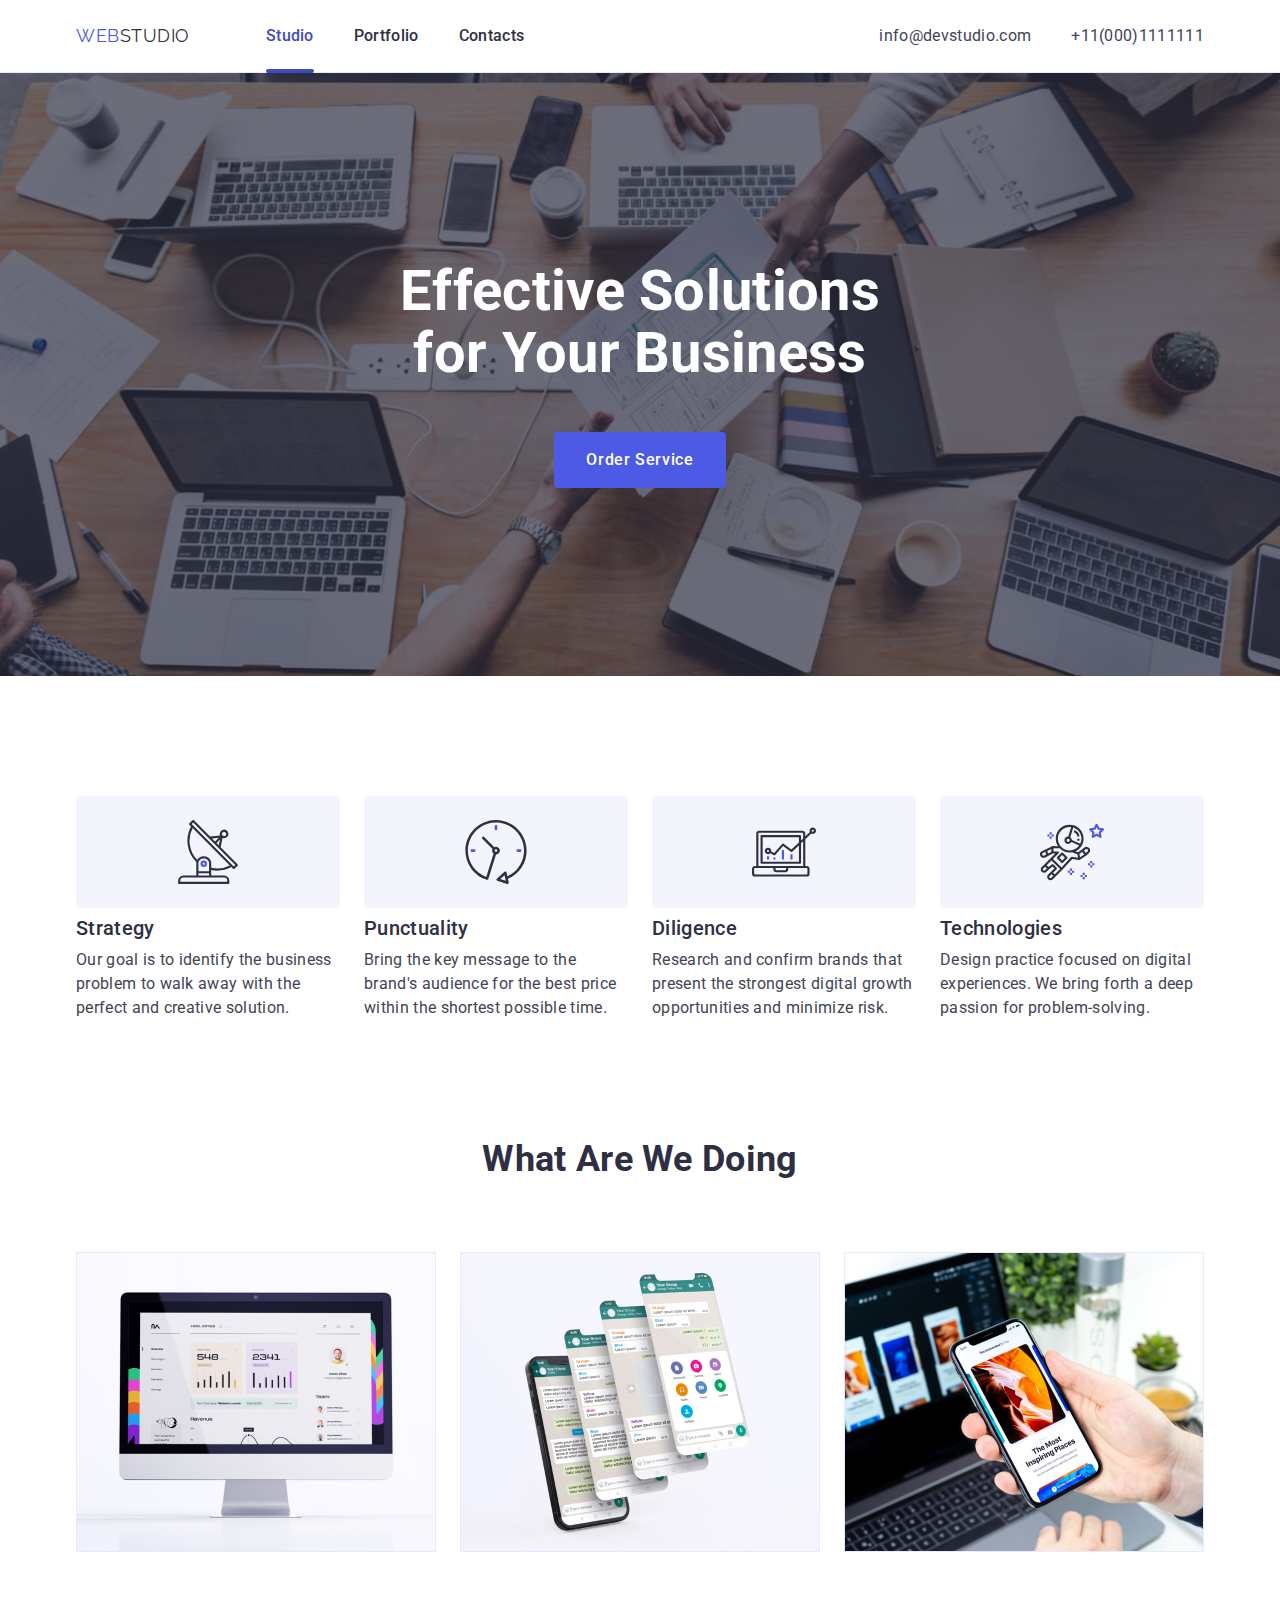
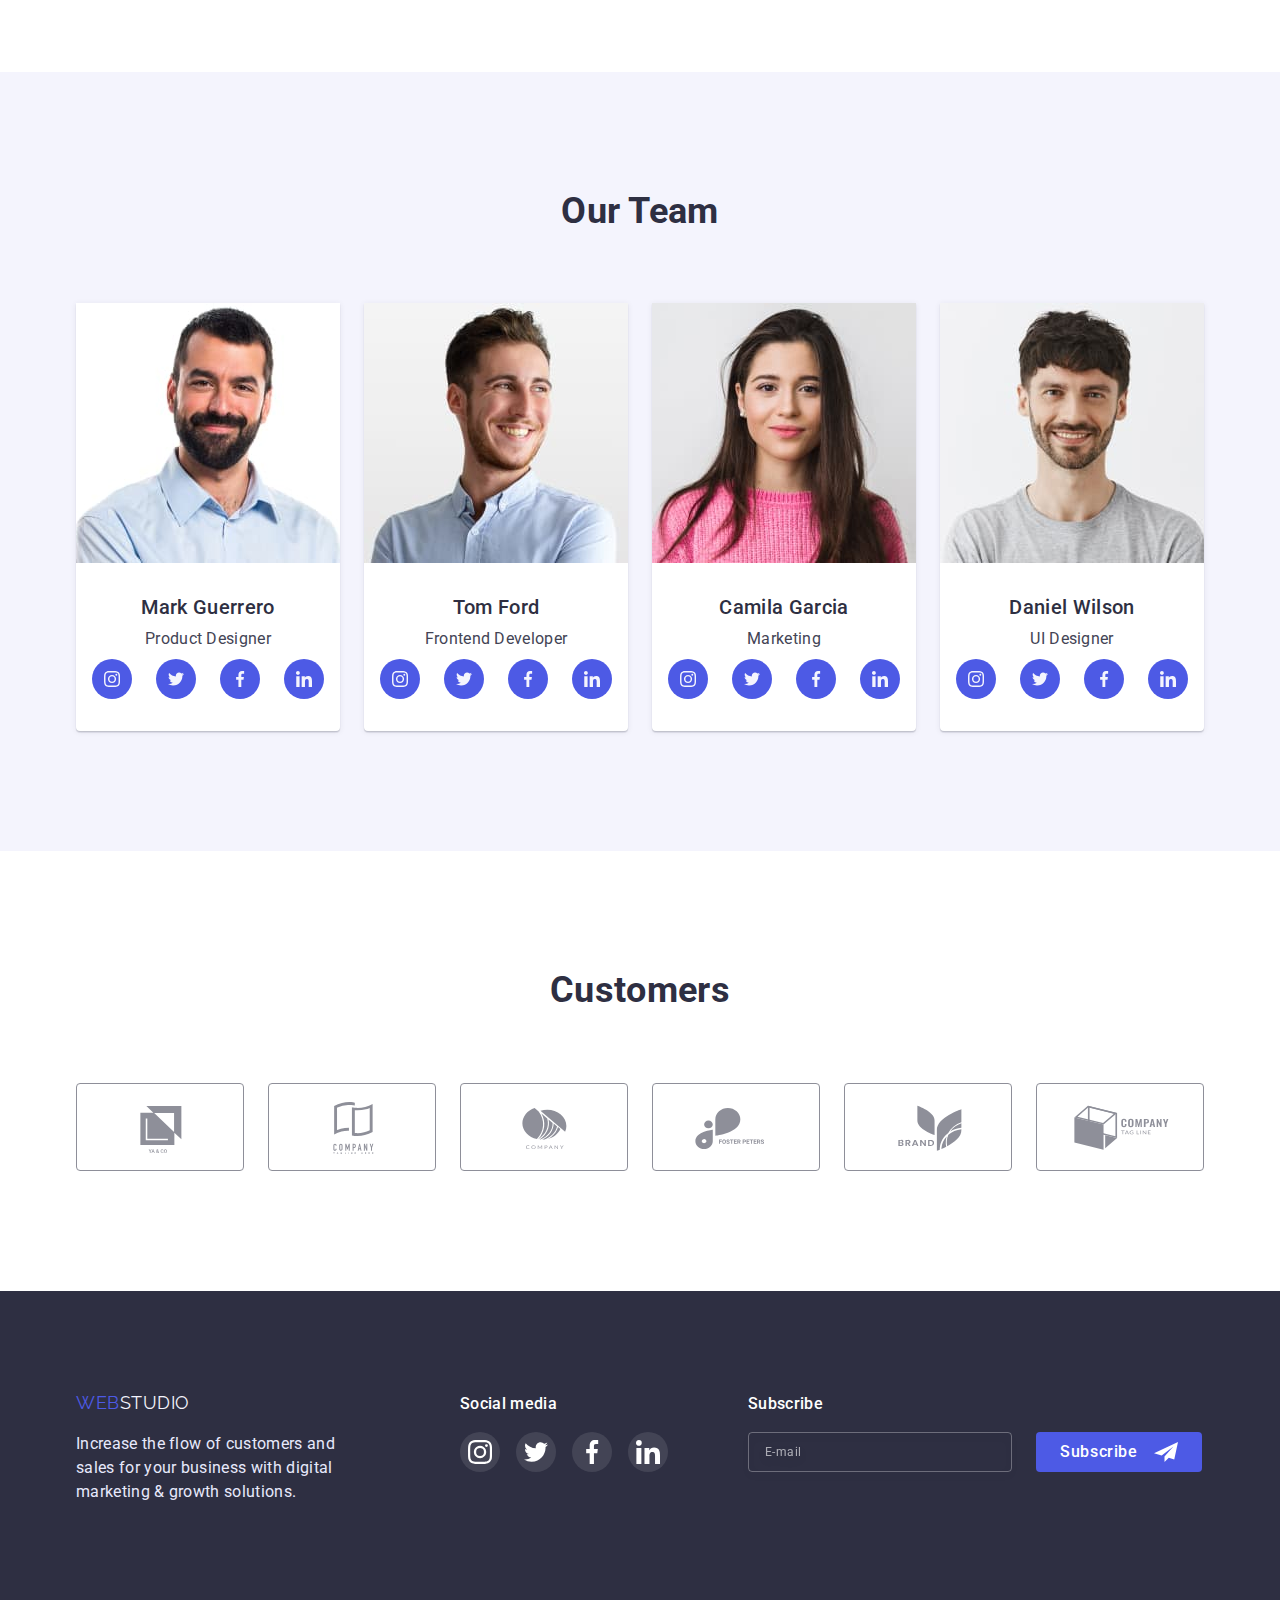
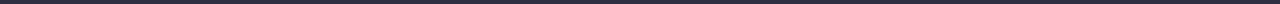
==== commit 34e43a37: "hw7" ====
--- a/index.html
+++ b/index.html
@@ -43,12 +43,60 @@
                 </ul>
             </address>
             <button class="menu-open-btn" data-menu-open type="button">
-                <svg class="menu-open-icon" width="20" height="20">
-                    <use href="./img/icons.svg#icon-menu-mob"></use>
+                <svg class="menu-open-icon" width="32" height="22">
+                    <use href="./images/icons.svg#icon-menu-mob"></use>
                 </svg>
             </button>
         </div>
-
+        <div class="mob-menu is-hidden" data-menu>
+            <button class="menu-close-btn" data-menu-close type="button">
+                <svg class="menu-close-icon" width="20" height="20">
+                    <use href="./images/icons.svg#icon-close-black"></use>
+                </svg>
+            </button>
+            <nav>
+
+                <ul class="mob-menu-list">
+                    <li><a href="./index.html" class="mob-menu-link link">Studio</a></li>
+                    <li><a href="./portfolio.html" class="mob-menu-link link">Portfolio</a></li>
+                    <li><a href="./index.html" class="mob-menu-link link current">Contacts</a></li>
+                </ul>
+            </nav>
+
+            <div class="mob-menu-bottom">
+                <address class="mob-menu-address">
+                    <ul class="mob-menu-auth-nav">
+
+                        <li><a href="mailto:info@devstudio.com" class="link">info@devstudio.com</a>
+                        </li>
+                        <li><a href="tel:+11(000)1111111" class="link current">+11(000)1111111</a> </li>
+
+                    </ul>
+                </address>
+                <ul class="mob-soc-list list">
+                    <li class="mob-soc-item"><a href="" class="mob-soc-link link"><svg class="mob-soc-icon" width="16"
+                                height="16">
+                                <use href="./images/icons.svg#icon-instagram"></use>
+                            </svg></a>
+                    </li>
+                    <li class="mob-soc-item"><a href="" class="mob-soc-link link"><svg class="mob-soc-icon" width="16"
+                                height="16">
+                                <use href="./images/icons.svg#icon-twitte"></use>
+                            </svg></a>
+                    </li>
+                    <li class="mob-soc-item"><a href="" class="mob-soc-link link"><svg class="mob-soc-icon" width="16"
+                                height="16">
+                                <use href="./images/icons.svg#icon-facebook"></use>
+                            </svg></a>
+                    </li>
+                    <li class="mob-soc-item"><a href="" class="mob-soc-link link"><svg class="mob-soc-icon" width="16"
+                                height="16">
+                                <use href="./images/icons.svg#icon-linkedin"></use>
+                            </svg></a>
+                    </li>
+                </ul>
+            </div>
+        </div>
     </header>
     <!-- Main content -->
     <main>
--- a/css/styles.css
+++ b/css/styles.css
@@ -32,13 +32,13 @@
 
 /* -------------------Body--------------------- */
 
-body {
+/* body {
   background-color: var(--main-heading-color);
   color: var(--primary-text-color);
   font-family: "Roboto", sans-serif;
   line-height: 1.5;
   letter-spacing: 0.02em;
-}
+} */
 
 /* --------------------Reset-------------------- */
 h1,
@@ -163,7 +163,7 @@
 /* ------------------Site header ----------------*/
 /* Logo */
 
-.header {
+/* .header {
   border-bottom: 1px solid var(--header-border-color);
 }
 
@@ -180,10 +180,10 @@
 .logo-studio {
   margin-right: 76px;
   color: var(--secondary-text-color);
-}
+} */
 
 /* ------------------Site navigation--------------- */
-
+/* 
 .header-container {
   display: flex;
   align-items: center;
@@ -227,7 +227,7 @@
   padding: 24px 0;
 
   transition: color 250ms cubic-bezier(0.4, 0, 0.2, 1);
-}
+} */
 .portfolio-link {
   text-decoration: none;
   display: block;
@@ -244,7 +244,7 @@
   box-shadow: 0px 3px 1px rgba(0, 0, 0, 0.1), 0px 2px 1px rgba(0, 0, 0, 0.08),
     0px 2px 2px rgba(0, 0, 0, 0.12);
 }
-.site-nav .link:hover {
+/* .site-nav .link:hover {
   color: var(--hover-current-color);
 }
 .site-nav .link:focus {
@@ -264,15 +264,15 @@
 }
 .auth-nav .link:focus {
   color: var(--hover-current-color);
-}
+} */
 /* -----------------Menu-mob--------------------- */
-.menu-open-btn {
+/* .menu-open-btn {
   background-color: transparent;
   border: none;
 }
 .menu-open-icon {
   stroke: var(--secondary-text-color);
-}
+} */
 /* ------------------Main content----------------- */
 /* -------------------Hero------------------------ */
 
@@ -539,6 +539,12 @@
   color: rgba(255, 255, 255, 0.6);
   padding: 8px 16px;
 }
+.footer-form-input::placeholder {
+  font-size: 12px;
+  line-height: 2;
+  letter-spacing: 0.04em;
+  color: rgba(255, 255, 255, 0.6);
+}
 
 .footer-form-button {
   display: flex;
@@ -621,11 +627,11 @@
   border: none;
 }
 
-.is-hidden {
+/* .is-hidden {
   opacity: 0;
   pointer-events: none;
   visibility: hidden;
-}
+} */
 
 .backdrop.is-hidden.modal {
   transform: translate(-50%, -50%) scale(0);
--- a/css/mobile.css
+++ b/css/mobile.css
@@ -1,3 +1,13 @@
+/* ----------------Body---------------- */
+
+body {
+  background-color: var(--main-heading-color);
+  color: var(--primary-text-color);
+  font-family: "Roboto", sans-serif;
+  line-height: 1.5;
+  letter-spacing: 0.02em;
+}
+
 /* --------------Container------------- */
 .container {
   width: 100%;
@@ -5,6 +15,162 @@
   padding-right: 15px;
   margin: 0 auto;
 }
+
+/* ---------------Header---------------- */
+.header {
+  border-bottom: 1px solid var(--header-border-color);
+}
+
+.logo {
+  color: var(--accent-color);
+  font-family: Raleway;
+  font-size: 18px;
+  line-height: 1.3;
+  text-decoration: none;
+  letter-spacing: 0.03em;
+  text-transform: uppercase;
+}
+
+.logo-studio {
+  margin-right: 76px;
+  color: var(--secondary-text-color);
+}
+
+.mob-menu-list .link {
+  color: var(--secondary-text-color);
+  font-weight: 700;
+  text-decoration: none;
+  display: block;
+  padding: 24px 0;
+
+  font-size: 36px;
+  line-height: 1.1;
+
+  color: #2e2f42;
+
+  transition: color 250ms cubic-bezier(0.4, 0, 0.2, 1);
+}
+.mob-menu-link .link:hover {
+  color: var(--hover-current-color);
+}
+.mob-menu-link .link:focus {
+  color: var(--hover-current-color);
+}
+.mob-menu-link .current {
+  color: var(--hover-current-color);
+}
+.mob-menu-auth-nav .link {
+  color: var(--primary-text-color);
+  font-style: normal;
+  text-decoration: none;
+  transition: color 250ms cubic-bezier(0.4, 0, 0.2, 1);
+}
+.mob-menu-auth-nav .link:hover {
+  color: var(--hover-current-color);
+}
+.mob-menu-auth-nav .link:focus {
+  color: var(--hover-current-color);
+}
+
+.header-list,
+.header-link,
+.auth-nav {
+  display: none;
+}
+
+/* --------------Menu-mob-------------- */
+.mob-menu {
+  position: fixed;
+  top: 0;
+  z-index: 1;
+  width: 100vw;
+  height: 100%;
+  background-color: #ffffff;
+
+  padding: 48px 30px 48px 40px;
+  display: flex;
+  flex-direction: column;
+
+  overflow: auto;
+}
+.menu-open-btn {
+  background-color: transparent;
+  border: none;
+}
+.menu-open-icon {
+  stroke: var(--secondary-text-color);
+}
+.menu-close-btn {
+  display: flex;
+  align-items: center;
+  justify-content: center;
+
+  margin-left: auto;
+  width: 24px;
+  height: 24px;
+  background-color: var(--modal-button-bc-color);
+  border-radius: 50%;
+  border: 1px solid rgba(0, 0, 0, 0.1);
+  cursor: pointer;
+
+  transition: background-color 250ms cubic-bezier(0.4, 0, 0.2, 1);
+}
+
+.menu-close-icon {
+  fill: var(--fokus-color);
+  transition: fill 250ms cubic-bezier(0.4, 0, 0.2, 1);
+}
+.menu-close-btn:hover .menu-close-icon,
+.menu-close-btn:focus .menu-close-icon {
+  fill: var(--footer-discription-color);
+}
+
+.menu-close-btn:hover,
+.menu-close-btn:focus {
+  background-color: var(--primary-button-color);
+  border: none;
+}
+
+.is-hidden {
+  opacity: 0;
+  pointer-events: none;
+  visibility: hidden;
+}
+.mob-menu-bottom {
+  margin-top: auto;
+}
+
+.mob-soc-list {
+  display: flex;
+  justify-content: space-between;
+  gap: 24px;
+  margin-top: 8px;
+}
+.mob-soc-item {
+  width: 40px;
+  height: 40px;
+}
+.mob-soc-link {
+  width: 100%;
+  height: 100%;
+  background-color: var(--soc-link-bc-color);
+  display: flex;
+  align-items: center;
+  justify-content: center;
+  border-radius: 50%;
+  transition: background-color 250ms cubic-bezier(0.4, 0, 0.2, 1);
+}
+.mob-soc-link:hover {
+  background-color: var(--hover-current-color);
+}
+.mob-soc-link:focus {
+  background-color: var(--hover-current-color);
+}
+
+.mob-soc-icon {
+  fill: var(--primary-bc-icon-color);
+}
+
 /* --------------Hero----------------- */
 .hero {
   margin: 0 auto;
@@ -66,4 +232,5 @@
   .container {
     max-width: 428px;
   }
-}
+  /* ---------------Header-------------- */
+}
--- a/css/tablet.css
+++ b/css/tablet.css
@@ -1,6 +1,6 @@
 @media screen and (min-width: 768px) {
   .container {
-    width: 768px;
+    max-width: 768px;
   }
   .hero {
     padding-bottom: 108px;
--- a/css/desktop.css
+++ b/css/desktop.css
@@ -1,7 +1,96 @@
 @media screen and (min-width: 1200px) {
   .container {
-    width: 1158px;
+    max-width: 1158px;
   }
+  /* --------------Header------------- */
+  .header {
+    border-bottom: 1px solid var(--header-border-color);
+  }
+
+  .logo {
+    color: var(--accent-color);
+    font-family: Raleway;
+    font-size: 18px;
+    line-height: 1.3;
+    text-decoration: none;
+    letter-spacing: 0.03em;
+    text-transform: uppercase;
+  }
+
+  .logo-studio {
+    margin-right: 76px;
+    color: var(--secondary-text-color);
+  }
+  .header-container {
+    display: flex;
+    align-items: center;
+    justify-content: space-between;
+  }
+  .header-navigation {
+    display: flex;
+    align-items: center;
+  }
+  .header-list {
+    display: flex;
+    gap: 40px;
+  }
+  .address {
+    margin-left: auto;
+  }
+  .auth-nav {
+    display: flex;
+    margin-left: auto;
+    gap: 40px;
+  }
+  .header-link {
+    position: relative;
+  }
+  .header-link.current::after {
+    content: "";
+    display: block;
+    width: 100%;
+    height: 4px;
+    bottom: -1px;
+    left: 0;
+    position: absolute;
+    background: #404bbf;
+    border-radius: 2px;
+  }
+
+  .site-nav .link {
+    color: var(--secondary-text-color);
+    font-weight: 500;
+    text-decoration: none;
+    display: block;
+    padding: 24px 0;
+
+    transition: color 250ms cubic-bezier(0.4, 0, 0.2, 1);
+  }
+  .site-nav .link:hover {
+    color: var(--hover-current-color);
+  }
+  .site-nav .link:focus {
+    color: var(--hover-current-color);
+  }
+  .site-nav .link.current {
+    color: var(--hover-current-color);
+  }
+  .auth-nav .link {
+    color: var(--primary-text-color);
+    font-style: normal;
+    text-decoration: none;
+    transition: color 250ms cubic-bezier(0.4, 0, 0.2, 1);
+  }
+  .auth-nav .link:hover {
+    color: var(--hover-current-color);
+  }
+  .auth-nav .link:focus {
+    color: var(--hover-current-color);
+  }
+  .menu-open-btn {
+    display: none;
+  }
+  /* ----------------------Hero---------------------- */
   .hero {
     padding-top: 188px;
     padding-bottom: 188px;
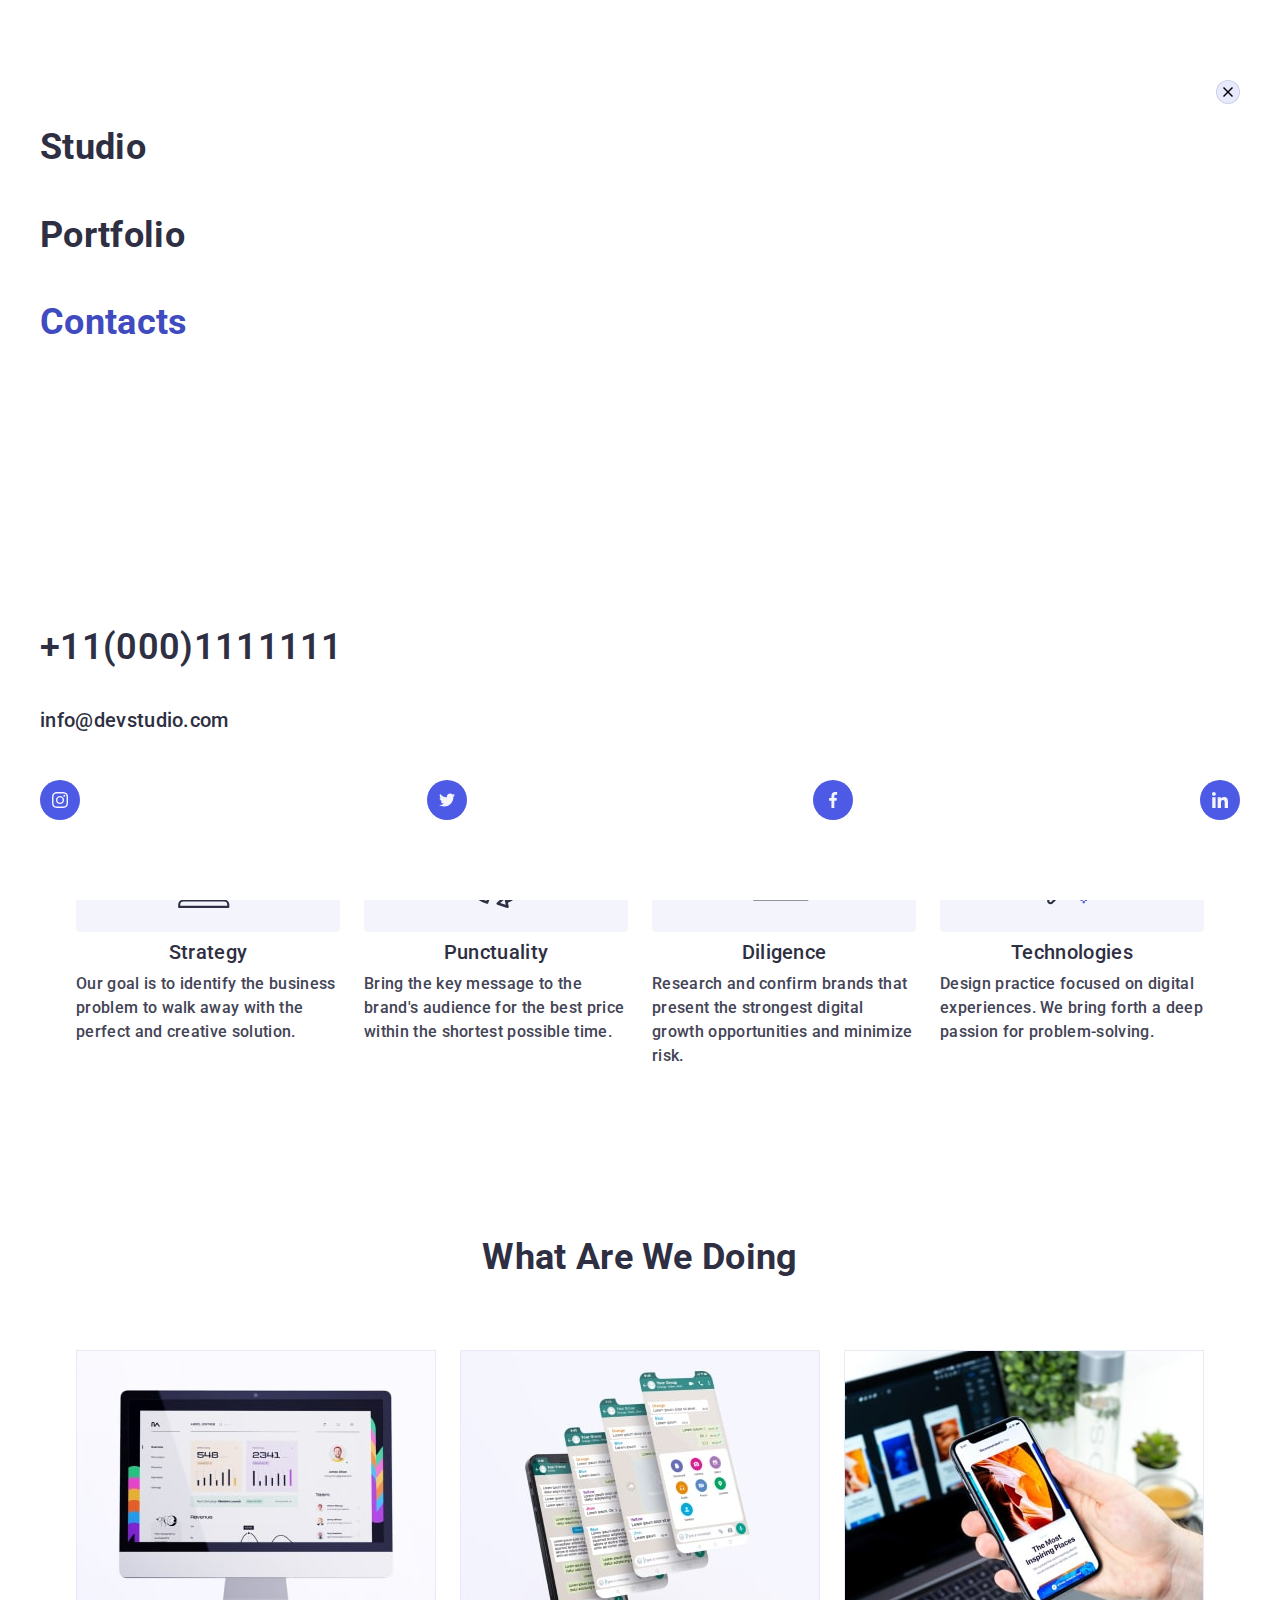
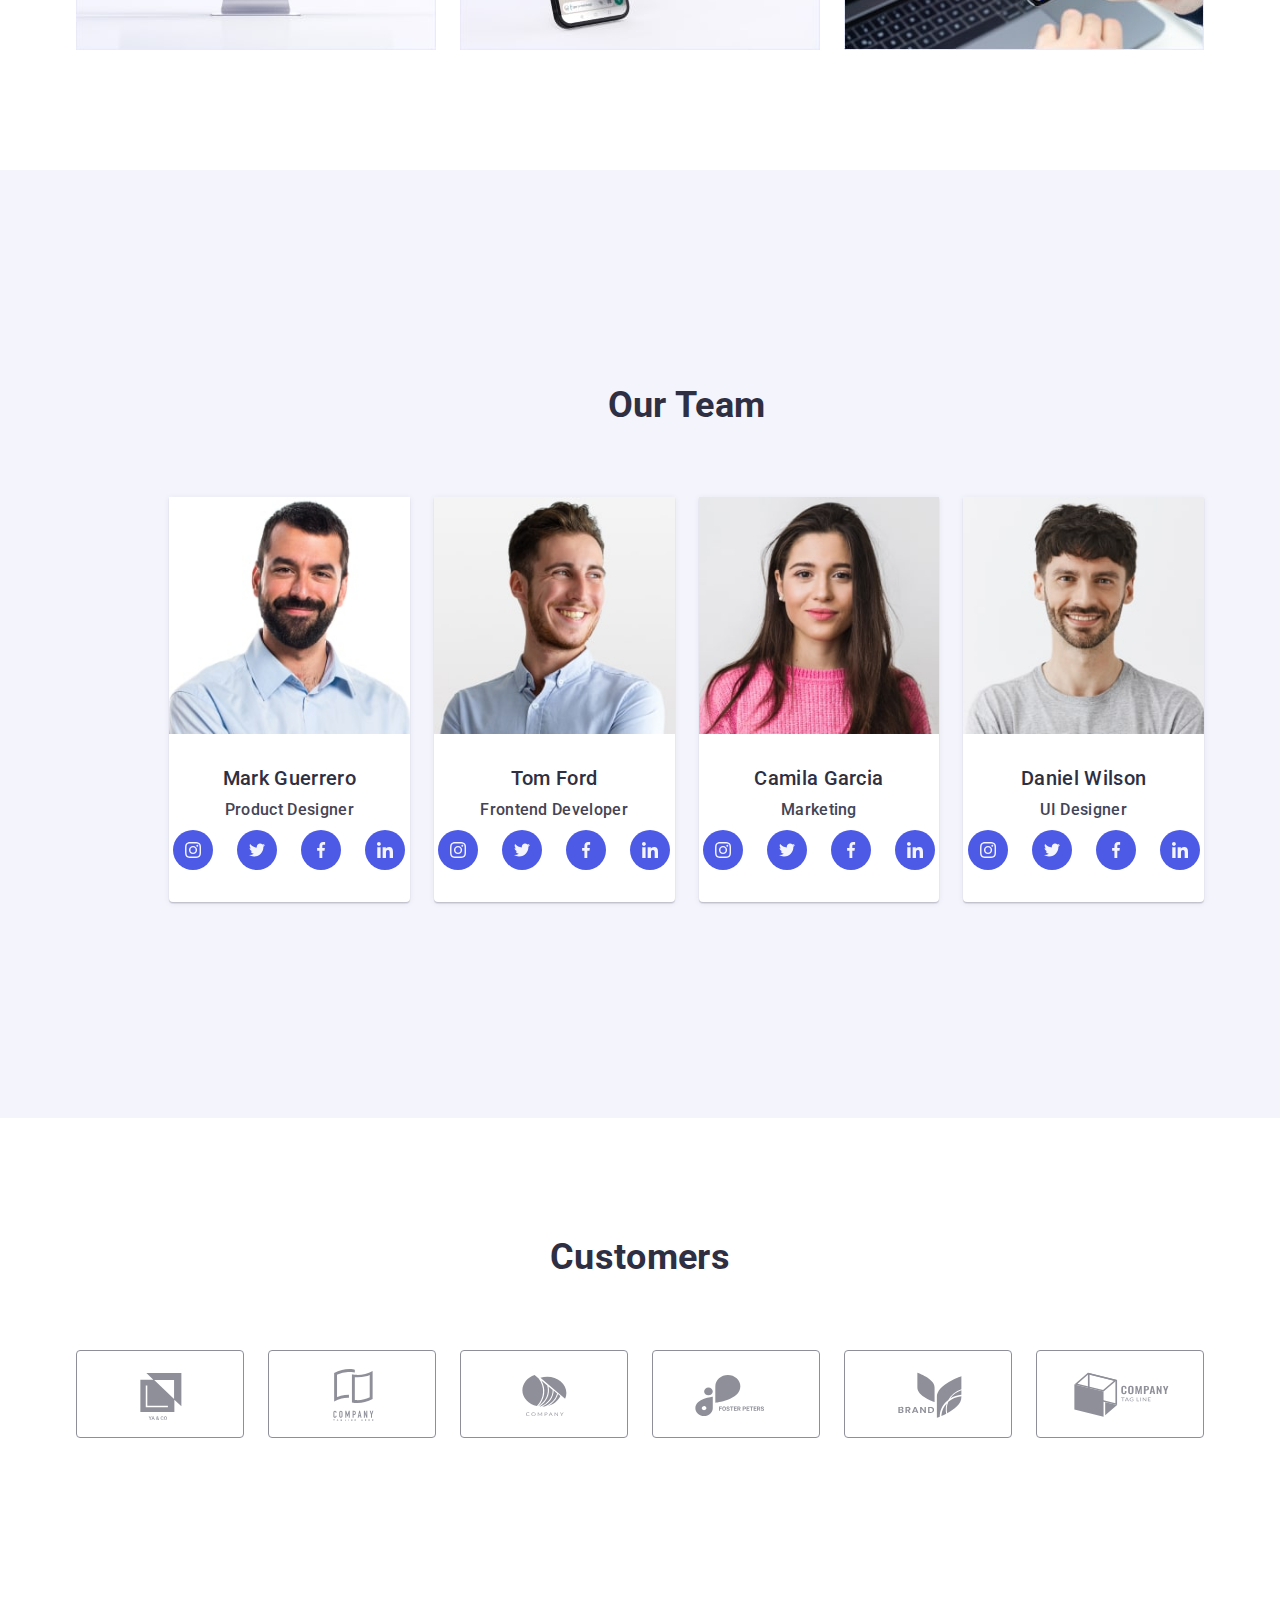
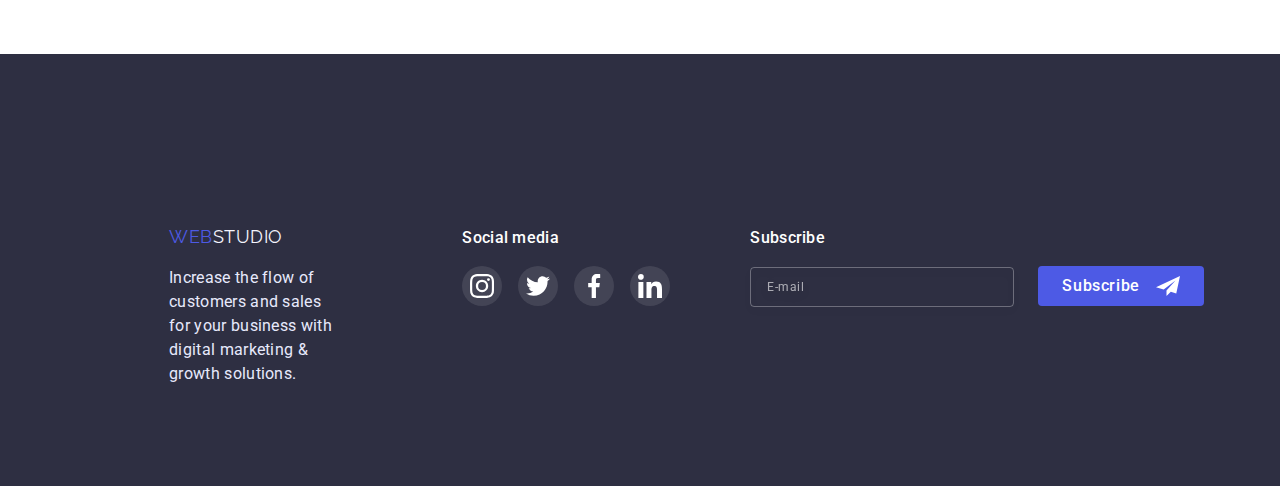
==== commit 24aebb9f: "hw7" ====
--- a/index.html
+++ b/index.html
@@ -4,7 +4,7 @@
 <head>
     <meta charset="UTF-8">
     <meta http-equiv="X-UA-Compatible" content="IE=edge">
-    <meta name="viewport" content="width=, initial-scale=1.0">
+    <meta name="viewport" content="width=device-width, initial-scale=1.0">
     <title>Studio</title>
     <link rel="preconnect" href="https://fonts.googleapis.com">
     <link rel="preconnect" href="https://fonts.gstatic.com" crossorigin>
@@ -48,7 +48,7 @@
                 </svg>
             </button>
         </div>
-        <div class="mob-menu is-hidden" data-menu>
+        <div class="mob-menu" data-menu>
             <button class="menu-close-btn" data-menu-close type="button">
                 <svg class="menu-close-icon" width="20" height="20">
                     <use href="./images/icons.svg#icon-close-black"></use>
@@ -67,9 +67,10 @@
                 <address class="mob-menu-address">
                     <ul class="mob-menu-auth-nav">
 
-                        <li><a href="mailto:info@devstudio.com" class="link">info@devstudio.com</a>
+                        <li class="mob-tel"><a href="tel:+11(000)1111111" class=" link current">+11(000)1111111</a></li>
+                        <li class="mob-mail"><a href="mailto:info@devstudio.com" class="link">info@devstudio.com</a>
                         </li>
-                        <li><a href="tel:+11(000)1111111" class="link current">+11(000)1111111</a> </li>
+
 
                     </ul>
                 </address>
@@ -109,7 +110,7 @@
             </div>
         </section>
 
-        <section class="section">
+        <section class="our-advantages-section">
             <div class="container">
                 <h2 class="visually-hidden"> Our advantages</h2>
                 <ul class="section-advantages">
@@ -167,10 +168,26 @@
                 <h2 class="section-title">What are we doing</h2>
                 <ul class="works-list">
                     <li class="work-item">
-                        <img src="./images/img1.jpg" alt="desktop" width="360">
-                    </li>
-                    <li class="work-item"><img src="./images/img2.jpg" alt="mobile" width="360"></li>
-                    <li class="work-item"><img src="./images/img3.jpg" alt="desktopmobile" width="360">
+                        <picture>
+                            <source srcset="./images/work1-desktop@1x-min.jpg 1x, ./images/work1-desktop@2x-min.jpg 2x"
+                                media="(min-width: 1158px)">
+
+                            <img src="./images/img1.jpg" alt="desktop" width="360">
+                        </picture>
+                    </li>
+                    <li class="work-item">
+                        <picture>
+                            <source srcset="./images/work2-desktop@1x-min.jpg 1x, ./images/work2-desktop@2x-min.jpg 2x"
+                                media="(min-width: 1158px)">
+                            <img src="./images/img2.jpg" alt="mobile" width="360">
+                        </picture>
+                    </li>
+                    <li class="work-item">
+                        <picture>
+                            <source srcset="./images/work3-desktop@1x-min.jpg 1x, ./images/work3-desktop@2x-min.jpg 2x"
+                                media="(min-width: 1158px)">
+                            <img src="./images/img3.jpg" alt="desktopmobile" width="360">
+                        </picture>
                     </li>
                 </ul>
             </div>
@@ -179,7 +196,16 @@
             <div class="container">
                 <h2 class="section-title">Our Team</h2>
                 <ul class="teams-cards">
-                    <li class="team-card"><img src="./images/teamcard1.jpg" alt="Mark Guerrero" width="264">
+                    <li class="team-card">
+                        <picture>
+                            <source srcset="./images/team1-desktop@1x-min.jpg 1x, ./images/team1-desktop@2x-min.jpg 2x"
+                                media="(min-width: 1158px)">
+                            <source srcset="./images/team1-tablet@1x-min.jpg 1x, ./images/team1-tablet@2x-min.jpg 2x"
+                                media="(min-width: 768px)">
+                            <source srcset="./images/team1-mobile@1x-min.jpg 1x, ./images/team1-mobile@2x-min.jpg 2x"
+                                media="(min-width: 428px)">
+                            <img src="./images/teamcard1.jpg" alt="Mark Guerrero" width="264">
+                        </picture>
                         <div class="team-wrap">
                             <h3 class="section-subtitle">Mark Guerrero</h3>
                             <p class="section-discription">Product Designer</p>
@@ -211,7 +237,16 @@
                     </li>
 
 
-                    <li class="team-card"><img src="./images/teamcard2.jpg" alt="Tom Ford" width="264">
+                    <li class="team-card">
+                        <picture>
+                            <source srcset="./images/team2-desktop@1x-min.jpg 1x, ./images/team2-desktop@2x-min.jpg 2x"
+                                media="(min-width: 1158px)">
+                            <source srcset="./images/team2-tablet@1x-min.jpg 1x, ./images/team2-tablet@2x-min.jpg 2x"
+                                media="(min-width: 768px)">
+                            <source srcset="./images/team2-mobile@1x-min.jpg 1x, ./images/team2-mobile@2x-min.jpg 2x"
+                                media="(min-width: 428px)">
+                            <img src="./images/teamcard2.jpg" alt="Tom Ford" width="264">
+                        </picture>
                         <div class="team-wrap">
                             <h3 class="section-subtitle">Tom Ford</h3>
                             <p class="section-discription">Frontend Developer</p>
@@ -242,7 +277,16 @@
 
 
 
-                    <li class="team-card"><img src="./images/teamcard3.jpg" alt="Camila Garcia" width="264">
+                    <li class="team-card">
+                        <picture>
+                            <source srcset="./images/team3-desktop@1x-min.jpg 1x, ./images/team3-desktop@2x-min.jpg 2x"
+                                media="(min-width: 1158px)">
+                            <source srcset="./images/team3-tablet@1x-min.jpg 1x, ./images/team3-tablet@2x-min.jpg 2x"
+                                media="(min-width: 768px)">
+                            <source srcset="./images/team3-mobile@1x-min.jpg 1x, ./images/team3-mobile@2x-min.jpg 2x"
+                                media="(min-width: 428px)">
+                            <img src="./images/teamcard3.jpg" alt="Camila Garcia" width="264">
+                        </picture>
                         <div class="team-wrap">
                             <h3 class="section-subtitle">Camila Garcia</h3>
                             <p class="section-discription">Marketing</p>
@@ -272,7 +316,16 @@
                         </div>
                     </li>
 
-                    <li class="team-card"><img src="./images/teamcard4.jpg" alt="Daniel Wilson" width="264">
+                    <li class="team-card">
+                        <picture>
+                            <source srcset="./images/team4-desktop@1x-min.jpg 1x, ./images/team4-desktop@2x-min.jpg 2x"
+                                media="(min-width: 1158px)">
+                            <source srcset="./images/team4-tablet@1x-min.jpg 1x, ./images/team4-tablet@2x-min.jpg 2x"
+                                media="(min-width: 768px)">
+                            <source srcset="./images/team4-mobile@1x-min.jpg 1x, ./images/team4-mobile@2x-min.jpg 2x"
+                                media="(min-width: 428px)">
+                            <img src="./images/teamcard4.jpg" alt="Daniel Wilson" width="264">
+                        </picture>
                         <div class="team-wrap">
                             <h3 class="section-subtitle">Daniel Wilson</h3>
                             <p class="section-discription">UI Designer</p>
@@ -305,7 +358,7 @@
             </div>
         </section>
         <section class="section">
-            <div class="container">
+            <div class=" customers-container container">
                 <h2 class="section-title">Customers</h2>
                 <ul class="customers-list list">
                     <li class="customers-items"><a href="#" class="customers-link link"><svg class="customers-icon"
@@ -339,7 +392,7 @@
     <!-- Footer -->
     <footer class="footer">
         <div class="container webstudio-blocks">
-            <div>
+            <div class="footer-logo-wrap">
                 <a href="./index.html" class="logo logo-footer">WEB<span
                         class="logo-part logo-part-footer">STUDIO</span></a>
                 <p class="footer-text">Increase the flow of customers and sales for your business with digital marketing
@@ -456,5 +509,6 @@
     </div>
     <script src="./js/modal.js"></script>
     <script src="./js/menu.js"></script>
+</body>
 
 </html>--- a/css/styles.css
+++ b/css/styles.css
@@ -1,4 +1,4 @@
-:root {
+/* :root {
   --primary-text-color: #434455;
   --main-heading-color: #ffffff;
   --secondary-text-color: #2e2f42;
@@ -28,7 +28,7 @@
 
   --cards: 3;
   --gap: 24px;
-}
+} */
 
 /* -------------------Body--------------------- */
 
@@ -41,7 +41,7 @@
 } */
 
 /* --------------------Reset-------------------- */
-h1,
+/* h1,
 h2,
 h3,
 p {
@@ -58,7 +58,7 @@
   display: block;
   width: 100%;
   height: auto;
-}
+} */
 
 /* --------------------Container---------------- */
 
@@ -70,10 +70,10 @@
   outline: 2px solid red;
 } */
 /* -------------------Basic--------------------- */
-.section {
+/* .section {
   padding-top: 120px;
   padding-bottom: 120px;
-}
+} */
 /* --------------------Button-------------------- */
 /* .button {
   border: none;
@@ -302,7 +302,7 @@
   line-height: 1.1;
   text-align: center;
 } */
-
+/* 
 .visually-hidden {
   position: absolute;
   width: 1px;
@@ -315,9 +315,9 @@
   clip-path: inset(100%);
   clip: rect(0 0 0 0);
   overflow: hidden;
-}
+} */
 /* -----------------------------Icons advantages------------------------ */
-.section-advantages {
+/* .section-advantages {
   display: flex;
   gap: 24px;
 }
@@ -333,19 +333,19 @@
   display: flex;
   align-items: center;
   justify-content: center;
-}
+} */
 
 /* ------------------Works------------------- */
-.works {
+/* .works {
   padding-bottom: 120px;
 }
 .works-list {
   display: flex;
   gap: var(--gap);
-}
+} */
 /* -------------------Teams------------------- */
 /* -----------------Icons teams--------------- */
-.teams-soc-list {
+/* .teams-soc-list {
   display: flex;
   justify-content: center;
   gap: 24px;
@@ -393,8 +393,8 @@
 .team-wrap {
   padding: 32px 0;
   text-align: center;
-}
-.section-title {
+} */
+/* .section-title {
   margin-bottom: 72px;
   text-align: center;
   color: var(--secondary-text-color);
@@ -413,10 +413,10 @@
 }
 .section-discription {
   color: var(--primary-text-color);
-}
+} */
 /* -----------------------Customers----------------- */
 
-.customers-list {
+/* .customers-list {
   display: flex;
   justify-content: space-between;
   gap: 24px;
@@ -459,11 +459,11 @@
 .customers-link:focus .customers-icon {
   fill: var(--hover-current-color);
   outline: none;
-}
+} */
 
 /* ----------------------Footer--------------------- */
 
-.footer {
+/* .footer {
   padding-top: 100px;
   padding-bottom: 100px;
   background-color: var(--secondary-bc-color);
@@ -570,9 +570,9 @@
 }
 .footer-form-icon {
   margin-left: 16px;
-}
+} */
 /* ----------------------------Backdrop----------------------- */
-.backdrop {
+/* .backdrop {
   position: fixed;
   top: 0;
   background-color: rgba(0, 0, 0, 0.05);
@@ -777,4 +777,4 @@
 .submit-modal-btn:hover,
 .submit-modal-btn:focus {
   background-color: var(--hover-current-color);
-}
+} */
--- a/css/mobile.css
+++ b/css/mobile.css
@@ -1,3 +1,55 @@
+:root {
+  --primary-text-color: #434455;
+  --main-heading-color: #ffffff;
+  --secondary-text-color: #2e2f42;
+  --accent-color: #4d5ae5;
+  --fokus-color: #000000;
+  --footer-text-color: #e7e9fc;
+  --logo-part-color: #f4f4fd;
+  --primary-bc-color: #f5f5f5;
+  --secondary-bc-color: #2e2f42;
+  --team-bc-color: #f4f4fd;
+  --primary-button-color: #404bbf;
+  --header-border-color: #e7e9fc;
+  --hover-current-color: #404bbf;
+  --primary-bc-icon-color: #f4f4fd;
+  --soc-link-color: #f4f4fd;
+  --soc-link-bc-color: #4d5ae5;
+  --customers-border-color: #8e8f99;
+  --customers-icon-color: #8e8f99;
+  --footer-discription-color: #ffffff;
+  --footer-social-icon-hover: #31d0aa;
+  --portfolio-top-text: #f4f4fd;
+  --portfolio-top-bc-color: #4d5ae5;
+  --modal-bc-color: #fcfcfc;
+  --modal-button-bc-color: #e7e9fc;
+  --modal-label-text-color: #8e8f99;
+  --chek-text-color: #757575;
+
+  --cards: 3;
+  --gap: 24px;
+}
+
+/* -----------------Reset-------------- */
+h1,
+h2,
+h3,
+p {
+  margin: 0;
+}
+
+ul {
+  margin: 0;
+  padding: 0;
+  list-style: none;
+}
+
+img {
+  display: block;
+  width: 100%;
+  height: auto;
+}
+
 /* ----------------Body---------------- */
 
 body {
@@ -7,6 +59,30 @@
   line-height: 1.5;
   letter-spacing: 0.02em;
 }
+.section-title {
+  margin-bottom: 72px;
+  text-align: center;
+  color: var(--secondary-text-color);
+  font-size: 36px;
+  line-height: 1.1;
+  text-transform: capitalize;
+}
+.section-subtitle {
+  color: var(--secondary-text-color);
+  text-decoration: none;
+  font-weight: 700;
+  font-size: 36px;
+  line-height: 1.1;
+  text-align: center;
+  text-transform: capitalize;
+  margin-bottom: 8px;
+}
+.section-discription {
+  font-weight: 500;
+  font-size: 16px;
+  line-height: 1.5;
+  color: var(--primary-text-color);
+}
 
 /* --------------Container------------- */
 .container {
@@ -19,6 +95,12 @@
 /* ---------------Header---------------- */
 .header {
   border-bottom: 1px solid var(--header-border-color);
+  overflow-y: hidden;
+}
+.header-container {
+  display: flex;
+  align-items: center;
+  margin: 24px 0;
 }
 
 .logo {
@@ -35,6 +117,7 @@
   margin-right: 76px;
   color: var(--secondary-text-color);
 }
+/* --------------Menu-mob-------------- */
 
 .mob-menu-list .link {
   color: var(--secondary-text-color);
@@ -42,34 +125,39 @@
   text-decoration: none;
   display: block;
   padding: 24px 0;
-
   font-size: 36px;
   line-height: 1.1;
-
   color: #2e2f42;
-
+  cursor: pointer;
   transition: color 250ms cubic-bezier(0.4, 0, 0.2, 1);
 }
-.mob-menu-link .link:hover {
+.mob-menu-auth-nav {
+  display: block;
+  transition: color 250ms cubic-bezier(0.4, 0, 0.2, 1);
+}
+.mob-menu-list .link.current {
   color: var(--hover-current-color);
 }
-.mob-menu-link .link:focus {
-  color: var(--hover-current-color);
-}
-.mob-menu-link .current {
-  color: var(--hover-current-color);
-}
 .mob-menu-auth-nav .link {
-  color: var(--primary-text-color);
+  color: var(--secondary-text-color);
+  text-decoration: none;
   font-style: normal;
-  text-decoration: none;
-  transition: color 250ms cubic-bezier(0.4, 0, 0.2, 1);
-}
-.mob-menu-auth-nav .link:hover {
-  color: var(--hover-current-color);
-}
+}
+.mob-menu-auth-nav .link:hover,
 .mob-menu-auth-nav .link:focus {
-  color: var(--hover-current-color);
+  color: var(--accent-color);
+}
+.mob-tel {
+  font-weight: 600;
+  font-size: 36px;
+  line-height: 1.1;
+  text-transform: capitalize;
+}
+.mob-mail {
+  font-weight: 500;
+  font-size: 20px;
+  line-height: 1.2;
+  margin-top: 40px;
 }
 
 .header-list,
@@ -78,7 +166,6 @@
   display: none;
 }
 
-/* --------------Menu-mob-------------- */
 .mob-menu {
   position: fixed;
   top: 0;
@@ -87,13 +174,15 @@
   height: 100%;
   background-color: #ffffff;
 
-  padding: 48px 30px 48px 40px;
+  padding: 80px 40px;
   display: flex;
   flex-direction: column;
 
   overflow: auto;
 }
 .menu-open-btn {
+  display: block;
+  margin-left: auto;
   background-color: transparent;
   border: none;
 }
@@ -144,7 +233,7 @@
   display: flex;
   justify-content: space-between;
   gap: 24px;
-  margin-top: 8px;
+  margin-top: 48px;
 }
 .mob-soc-item {
   width: 40px;
@@ -184,6 +273,7 @@
   background-repeat: no-repeat;
   background-position: center;
   background-size: cover;
+  overflow-y: hidden;
 }
 .hero-title {
   margin-left: auto;
@@ -227,10 +317,479 @@
   background-color: var(--accent-color);
   box-shadow: inset 0px 0px 12px rgba(0, 0, 0, 0.05);
 }
+/* ---------------------Our advantages----------------- */
+.visually-hidden {
+  position: absolute;
+  width: 1px;
+  height: 1px;
+  margin: -1px;
+  border: 0;
+  padding: 0;
+
+  white-space: nowrap;
+  clip-path: inset(100%);
+  clip: rect(0 0 0 0);
+  overflow: hidden;
+}
+.our-advantages-section {
+  padding-top: 96px;
+  padding-bottom: 96px;
+  overflow-y: hidden;
+}
+.advantages-item {
+  width: 396px;
+}
+.advantages-item:not(:last-child) {
+  margin-bottom: 74px;
+}
+.advantages-icon {
+  display: none;
+}
+
+/* -------------------Our works---------------- */
+.works {
+  display: none;
+}
+/* -------------------Our Team----------------- */
+.team-bc-color > .container {
+  padding-top: 96px;
+  padding-bottom: 96px;
+}
+
+.teams-soc-list {
+  display: flex;
+  justify-content: center;
+  gap: 24px;
+  margin-top: 8px;
+}
+.teams-soc-item {
+  width: 40px;
+  height: 40px;
+}
+.teams-soc-link {
+  width: 100%;
+  height: 100%;
+  background-color: var(--soc-link-bc-color);
+  display: flex;
+  align-items: center;
+  justify-content: center;
+  border-radius: 50%;
+  transition: background-color 250ms cubic-bezier(0.4, 0, 0.2, 1);
+}
+.teams-soc-link:hover {
+  background-color: var(--hover-current-color);
+}
+.teams-soc-link:focus {
+  background-color: var(--hover-current-color);
+}
+
+.teams-soc-icon {
+  fill: var(--primary-bc-icon-color);
+}
+
+.team-bc-color {
+  background-color: var(--logo-part-color);
+}
+.team-card {
+  width: 100%;
+  background: var(--main-heading-color);
+  box-shadow: 0px 1px 6px rgba(46, 47, 66, 0.08),
+    0px 1px 1px rgba(46, 47, 66, 0.16), 0px 2px 1px rgba(46, 47, 66, 0.08);
+  border-radius: 0px 0px 4px 4px;
+}
+.teams-cards {
+  display: flex;
+  flex-wrap: wrap;
+  gap: var(--gap);
+}
+
+.team-wrap {
+  padding: 32px 0;
+  text-align: center;
+}
+
+/* -----------------------------Customers------------------ */
+.customers-list {
+  display: flex;
+  flex-wrap: wrap;
+  justify-content: center;
+  gap: 16px;
+  overflow: hidden;
+  padding-bottom: 96px;
+  margin-left: 16px;
+}
+
+.customers-items {
+  width: 190px;
+  height: 88px;
+}
+
+.customers-link {
+  height: 100%;
+  width: 100%;
+
+  display: flex;
+  border-radius: 4px;
+  border: 1px solid var(--customers-border-color);
+  justify-content: center;
+  align-items: center;
+
+  transition: border-color 250ms cubic-bezier(0.4, 0, 0.2, 1);
+}
+.customers-icon {
+  fill: var(--customers-icon-color);
+  transition: fill 250ms cubic-bezier(0.4, 0, 0.2, 1);
+}
+
+.customers-link:hover {
+  border-color: var(--hover-current-color);
+  outline: none;
+}
+.customers-link:focus {
+  border-color: var(--hover-current-color);
+  outline: none;
+}
+.customers-link:hover .customers-icon {
+  fill: var(--hover-current-color);
+  outline: none;
+}
+.customers-link:focus .customers-icon {
+  fill: var(--hover-current-color);
+  outline: none;
+}
+/* ---------------------------Footer-------------------- */
+.footer > .container {
+  padding-top: 96px;
+  padding-bottom: 96px;
+}
+.footer {
+  background-color: var(--secondary-bc-color);
+  text-align: center;
+}
+.footer-text {
+  max-width: 264px;
+  margin-top: 16px;
+  color: var(--footer-text-color);
+  text-align: left;
+}
+.logo-part {
+  color: var(--logo-part-color);
+}
+.logo-footer .logo-part-footer {
+  text-align: center;
+}
+
+.footer-discription {
+  font-weight: 500;
+  color: var(--footer-discription-color);
+  margin-bottom: 16px;
+}
+.webstudio-blocks {
+  display: flex;
+  flex-wrap: wrap;
+  gap: 72px;
+  justify-content: center;
+}
+.footer-social-list {
+  display: flex;
+  justify-content: center;
+  text-align: center;
+  gap: 16px;
+}
+
+.footer-social-link {
+  width: 40px;
+  height: 40px;
+  background-color: rgba(256, 256, 256, 0.1);
+  display: flex;
+  align-items: center;
+  justify-content: center;
+  border-radius: 50%;
+  transition: background-color 250ms cubic-bezier(0.4, 0, 0.2, 1);
+}
+
+.footer-social-icon {
+  fill: var(--footer-discription-color);
+}
+
+.footer-social-link:hover {
+  background-color: var(--footer-social-icon-hover);
+}
+
+.footer-social-link:focus {
+  background-color: var(--footer-social-icon-hover);
+}
+
+.footer-subscribe {
+  margin-top: 72px;
+}
+.footer-form {
+  display: flex;
+  align-items: center;
+  flex-direction: column;
+}
+.footer-form-input {
+  width: 398px;
+  height: 40px;
+  border: 1px solid rgba(255, 255, 255, 0.3);
+  filter: drop-shadow(0px 4px 4px rgba(0, 0, 0, 0.15));
+  border-radius: 4px;
+  background-color: transparent;
+  font-size: 12px;
+  line-height: 2;
+  letter-spacing: 0.04em;
+  color: rgba(255, 255, 255, 0.6);
+  padding: 8px 16px;
+  margin-bottom: 16px;
+}
+.footer-form-input::placeholder {
+  font-size: 12px;
+  line-height: 2;
+  letter-spacing: 0.04em;
+  color: rgba(255, 255, 255, 0.6);
+}
+
+.footer-form-button {
+  display: flex;
+  align-items: center;
+  justify-content: center;
+  margin-left: 24px;
+  padding: 8px 24px;
+  background: var(--accent-color);
+  border-radius: 4px;
+  font-weight: 500;
+  font-size: 16px;
+  line-height: 1.5;
+  letter-spacing: 0.04em;
+  color: var(--footer-discription-color);
+  cursor: pointer;
+  text-align: center;
+  border: none;
+  transition: background-color 250ms cubic-bezier(0.4, 0, 0.2, 1);
+}
+.footer-form-button:hover,
+.footer-form-button:focus {
+  background-color: var(--hover-current-color);
+}
+.footer-form-icon {
+  margin-left: 16px;
+}
+
+/* ----------------------------Backdrop----------------------- */
+.backdrop {
+  position: fixed;
+  top: 0;
+  background-color: rgba(0, 0, 0, 0.05);
+  height: 100%;
+  width: 100%;
+  transition: opacity 250ms cubic-bezier(0.4, 0, 0.2, 1),
+    visibility 250ms cubic-bezier(0.4, 0, 0.2, 1);
+}
+.modal {
+  position: absolute;
+  top: 50%;
+  left: 50%;
+  padding: 24px;
+
+  width: 392px;
+  min-height: 586px;
+  background-color: var(--modal-bc-color);
+  box-shadow: 0px 1px 1px rgba(0, 0, 0, 0.14), 0px 1px 3px rgba(0, 0, 0, 0.12),
+    0px 2px 1px rgba(0, 0, 0, 0.2);
+  border-radius: 4px;
+
+  transform: translate(-50%, -50%) scale(1);
+  transition: transform 250ms cubic-bezier(0.4, 0, 0.2, 1);
+}
+.modal-btn-close {
+  display: flex;
+  align-items: center;
+  justify-content: center;
+
+  margin-left: auto;
+  width: 24px;
+  height: 24px;
+  background-color: var(--modal-button-bc-color);
+  border-radius: 50%;
+  border: 1px solid rgba(0, 0, 0, 0.1);
+  cursor: pointer;
+
+  transition: background-color 250ms cubic-bezier(0.4, 0, 0.2, 1);
+}
+.modal-btn-icon {
+  fill: var(--fokus-color);
+  transition: fill 250ms cubic-bezier(0.4, 0, 0.2, 1);
+}
+.modal-btn-close:hover .modal-btn-icon,
+.modal-btn-close:focus .modal-btn-icon {
+  fill: var(--footer-discription-color);
+}
+
+.modal-btn-close:hover,
+.modal-btn-close:focus {
+  background-color: var(--primary-button-color);
+  border: none;
+}
+
+.backdrop.is-hidden.modal {
+  transform: translate(-50%, -50%) scale(0);
+}
+/* ----------------Form-modal-backdrop---------------- */
+.modal-title {
+  font-weight: 500;
+  text-align: center;
+  color: var(--secondary-text-color);
+  margin-top: 24px;
+  margin-bottom: 16px;
+}
+.input-text {
+  display: block;
+  font-size: 12px;
+  line-height: 1.33;
+  letter-spacing: 0.04em;
+  color: var(--modal-label-text-color);
+  margin-bottom: 4px;
+}
+
+.input-wrap {
+  display: block;
+  position: relative;
+}
+.modal-input {
+  position: relative;
+  width: 100%;
+  height: 40px;
+  padding: 8px 38px;
+  margin-bottom: 8px;
+  border: 1px solid rgba(33, 33, 33, 0.2);
+  border-radius: 4px;
+  outline: transparent;
+  cursor: pointer;
+  transition: border 250ms cubic-bezier(0.4, 0, 0.2, 1);
+}
+.modal-input:hover,
+.modal-input:focus {
+  border: 1px solid #4d5ae5;
+}
+
+.modal-input:hover + .modal-icon,
+.modal-input:focus + .modal-icon {
+  fill: var(--accent-color);
+}
+
+.modal-icon {
+  position: absolute;
+  left: 0;
+  top: 0;
+  fill: var(--fokus-color);
+  margin-left: 16px;
+  margin-top: 8px;
+  transition: fill 250ms cubic-bezier(0.4, 0, 0.2, 1);
+}
+
+.textarea {
+  display: block;
+  width: 100%;
+  height: 120px;
+  border: 1px solid rgba(33, 33, 33, 0.2);
+  border-radius: 4px;
+  resize: none;
+  background-color: transparent;
+  padding-top: 8px;
+  padding-left: 16px;
+  font-size: 12px;
+  line-height: 1.33;
+  letter-spacing: 0.04em;
+  color: rgba(117, 117, 117, 0.5);
+  outline: transparent;
+  transition: border 250ms cubic-bezier(0.4, 0, 0.2, 1);
+}
+.textarea:hover,
+.textarea:focus {
+  border: 1px solid var(--accent-color);
+}
+
+.check-text {
+  font-size: 12px;
+  line-height: 1.33;
+  letter-spacing: 0.04em;
+  color: var(--chek-text-color);
+  display: flex;
+  position: relative;
+  align-items: center;
+  margin-top: 16px;
+}
+
+.check-text span {
+  width: 16px;
+  height: 16px;
+  border: 1.25px solid #2e2f42;
+  border-radius: 2px;
+  display: flex;
+  align-items: center;
+  justify-content: center;
+  fill: transparent;
+  margin-right: 8px;
+}
+
+.input-check:checked + .check-text > span {
+  background-color: var(--hover-current-color);
+  border: 1.25px solid #404bbf;
+  border-radius: 2px;
+  fill: var(--primary-bc-icon-color);
+}
+
+.input-check:focus + .check-text > span {
+  border-color: var(--hover-current-color);
+  fill: var(--primary-bc-icon-color);
+}
+
+.form-check-link {
+  font-size: 12px;
+  line-height: 1.33;
+  letter-spacing: 0.04em;
+  color: var(--accent-color);
+  margin-left: 4px;
+}
+.submit-modal-btn {
+  display: block;
+  margin: 0 auto;
+  width: 169px;
+  height: 56px;
+  background-color: var(--accent-color);
+  box-shadow: 0px 4px 4px rgba(0, 0, 0, 0.15);
+  border-radius: 4px;
+  border: none;
+  font-weight: 500;
+  font-size: 16px;
+  line-height: 1.5;
+  cursor: pointer;
+  text-align: center;
+  letter-spacing: 0.04em;
+  color: var(--footer-discription-color);
+  margin-top: 24px;
+  padding: 16px 32px;
+
+  transition: background-color 250ms cubic-bezier(0.4, 0, 0.2, 1);
+}
+.submit-modal-btn:hover,
+.submit-modal-btn:focus {
+  background-color: var(--hover-current-color);
+}
 
 @media screen and (min-width: 480px) {
   .container {
     max-width: 428px;
   }
-  /* ---------------Header-------------- */
-}
+}
+@media (min-device-pixel-ratio: 2),
+  (min-resolution: 192dpi),
+  (min-resolution: 2dppx) {
+  .hero {
+    background-image: linear-gradient(
+        rgba(46, 47, 66, 0.7),
+        rgba(46, 47, 66, 0.7)
+      ),
+      url(../images/hero-mobile@2x-min.jpg);
+  }
+}
--- a/css/tablet.css
+++ b/css/tablet.css
@@ -2,6 +2,9 @@
   .container {
     max-width: 768px;
   }
+  /* ----------------Header------------- */
+
+  /* -----------------Hero-------------- */
   .hero {
     padding-bottom: 108px;
   }
@@ -9,4 +12,70 @@
     margin-bottom: 40px;
     font-size: 56px;
   }
+  /* --------------Our advantages----------- */
+  .advantages-item {
+    width: 356px;
+  }
+  .section-advantages {
+    display: flex;
+    flex-wrap: wrap;
+    gap: 24px;
+  }
+  /* -----------------Works------------------- */
+  .works {
+    display: none;
+  }
+  /* ------------------Our Team--------------- */
+  .team-card {
+    width: auto;
+  }
+  .team-bc-color > .container {
+    padding-top: 96px;
+    padding-left: 108px;
+  }
+  /* ----------------Customers------------- */
+  .customer-list {
+    display: flex;
+    flex-wrap: wrap;
+  }
+  /* --------------------Footer------------------ */
+  .footer > .container {
+    padding-top: 96px;
+    padding-bottom: 96px;
+  }
+  .footer {
+    text-align: left;
+  }
+  .webstudio-blocks {
+    justify-content: start;
+    gap: 24px;
+    padding-left: 108px;
+  }
+  .logo-footer .logo-part-footer {
+    text-align: left;
+  }
+  .footer-form {
+    flex-direction: row;
+    align-items: baseline;
+    margin-left: 0 auto;
+  }
+  .footer-form-input {
+    width: 264px;
+  }
+  /* --------------------------Backdrop----------------- */
+  .modal {
+    width: 408px;
+    min-height: 586px;
+  }
 }
+@media (min-device-pixel-ratio: 2),
+  (min-resolution: 192dpi),
+  (min-resolution: 2dppx) {
+  .hero {
+    background-image: linear-gradient(
+        rgba(46, 47, 66, 0.7),
+        rgba(46, 47, 66, 0.7)
+      ),
+      url(../images/hero-tablet@2x-min.jpg);
+  }
+}
--- a/css/desktop.css
+++ b/css/desktop.css
@@ -2,25 +2,32 @@
   .container {
     max-width: 1158px;
   }
+
+  .section {
+    padding-top: 120px;
+    padding-bottom: 120px;
+  }
+  .section-title {
+    margin-bottom: 72px;
+    text-align: center;
+    color: var(--secondary-text-color);
+    font-size: 36px;
+    line-height: 1.1;
+    text-transform: capitalize;
+  }
+  .section-subtitle {
+    color: var(--secondary-text-color);
+    font-weight: 500;
+    font-size: 20px;
+    line-height: 1.2;
+    text-decoration: none;
+    text-align: center;
+  }
+  .section-discription {
+    color: var(--primary-text-color);
+  }
   /* --------------Header------------- */
-  .header {
-    border-bottom: 1px solid var(--header-border-color);
-  }
-
-  .logo {
-    color: var(--accent-color);
-    font-family: Raleway;
-    font-size: 18px;
-    line-height: 1.3;
-    text-decoration: none;
-    letter-spacing: 0.03em;
-    text-transform: uppercase;
-  }
-
-  .logo-studio {
-    margin-right: 76px;
-    color: var(--secondary-text-color);
-  }
+
   .header-container {
     display: flex;
     align-items: center;
@@ -101,4 +108,101 @@
     max-width: 496px;
     font-size: 56px;
   }
+  /* --------------------Our advantages------------------ */
+  .section-advantages {
+    display: flex;
+    gap: 24px;
+  }
+  .advantages-item {
+    width: 264px;
+  }
+
+  .advantages-icon {
+    height: 112px;
+    margin-bottom: 8px;
+    background: var(--primary-bc-icon-color);
+    border-radius: 4px;
+    display: flex;
+    align-items: center;
+    justify-content: center;
+  }
+  /* -------------------Our works---------------- */
+  .works {
+    padding-bottom: 120px;
+    display: flex;
+  }
+  .works-list {
+    display: flex;
+    gap: var(--gap);
+  }
+  /* --------------------Our team--------------- */
+  .teams-cards {
+    flex-wrap: nowrap;
+  }
+  /* --------------------Customers---------------- */
+  .customers-list {
+    justify-content: space-between;
+    flex-wrap: nowrap;
+    gap: 24px;
+    margin-left: 0;
+  }
+
+  .customers-items {
+    width: 168px;
+    height: 88px;
+  }
+  /* --------------------------Footer------------------ */
+  .footer > .container {
+    padding-top: 100px;
+    padding-bottom: 100px;
+  }
+  .footer {
+    display: flex;
+    justify-content: flex-start;
+    text-align: left;
+  }
+  .webstudio-blocks {
+    gap: 0;
+    flex-wrap: nowrap;
+    align-items: baseline;
+  }
+  .logo-footer .logo-part-footer {
+    text-align: left;
+  }
+  .footer-social {
+    margin-left: 120px;
+  }
+  .footer-social-list {
+    display: flex;
+    justify-content: center;
+    gap: 16px;
+  }
+  .footer-form {
+    flex-direction: row;
+  }
+  .footer-form-input {
+    margin-bottom: 0;
+    width: 264px;
+  }
+
+  .footer-subscribe {
+    margin-left: 80px;
+  }
+
+  /* ----------------------------Backdrop----------------------- */
+  .modal {
+    width: 408px;
+    min-height: 584px;
+  }
 }
+@media (min-device-pixel-ratio: 2),
+  (min-resolution: 192dpi),
+  (min-resolution: 2dppx) {
+  .hero {
+    background-image: linear-gradient(
+        rgba(46, 47, 66, 0.7),
+        rgba(46, 47, 66, 0.7)
+      ),
+      url(../images/hero-desktop@2x-min.jpg);
+  }
+}
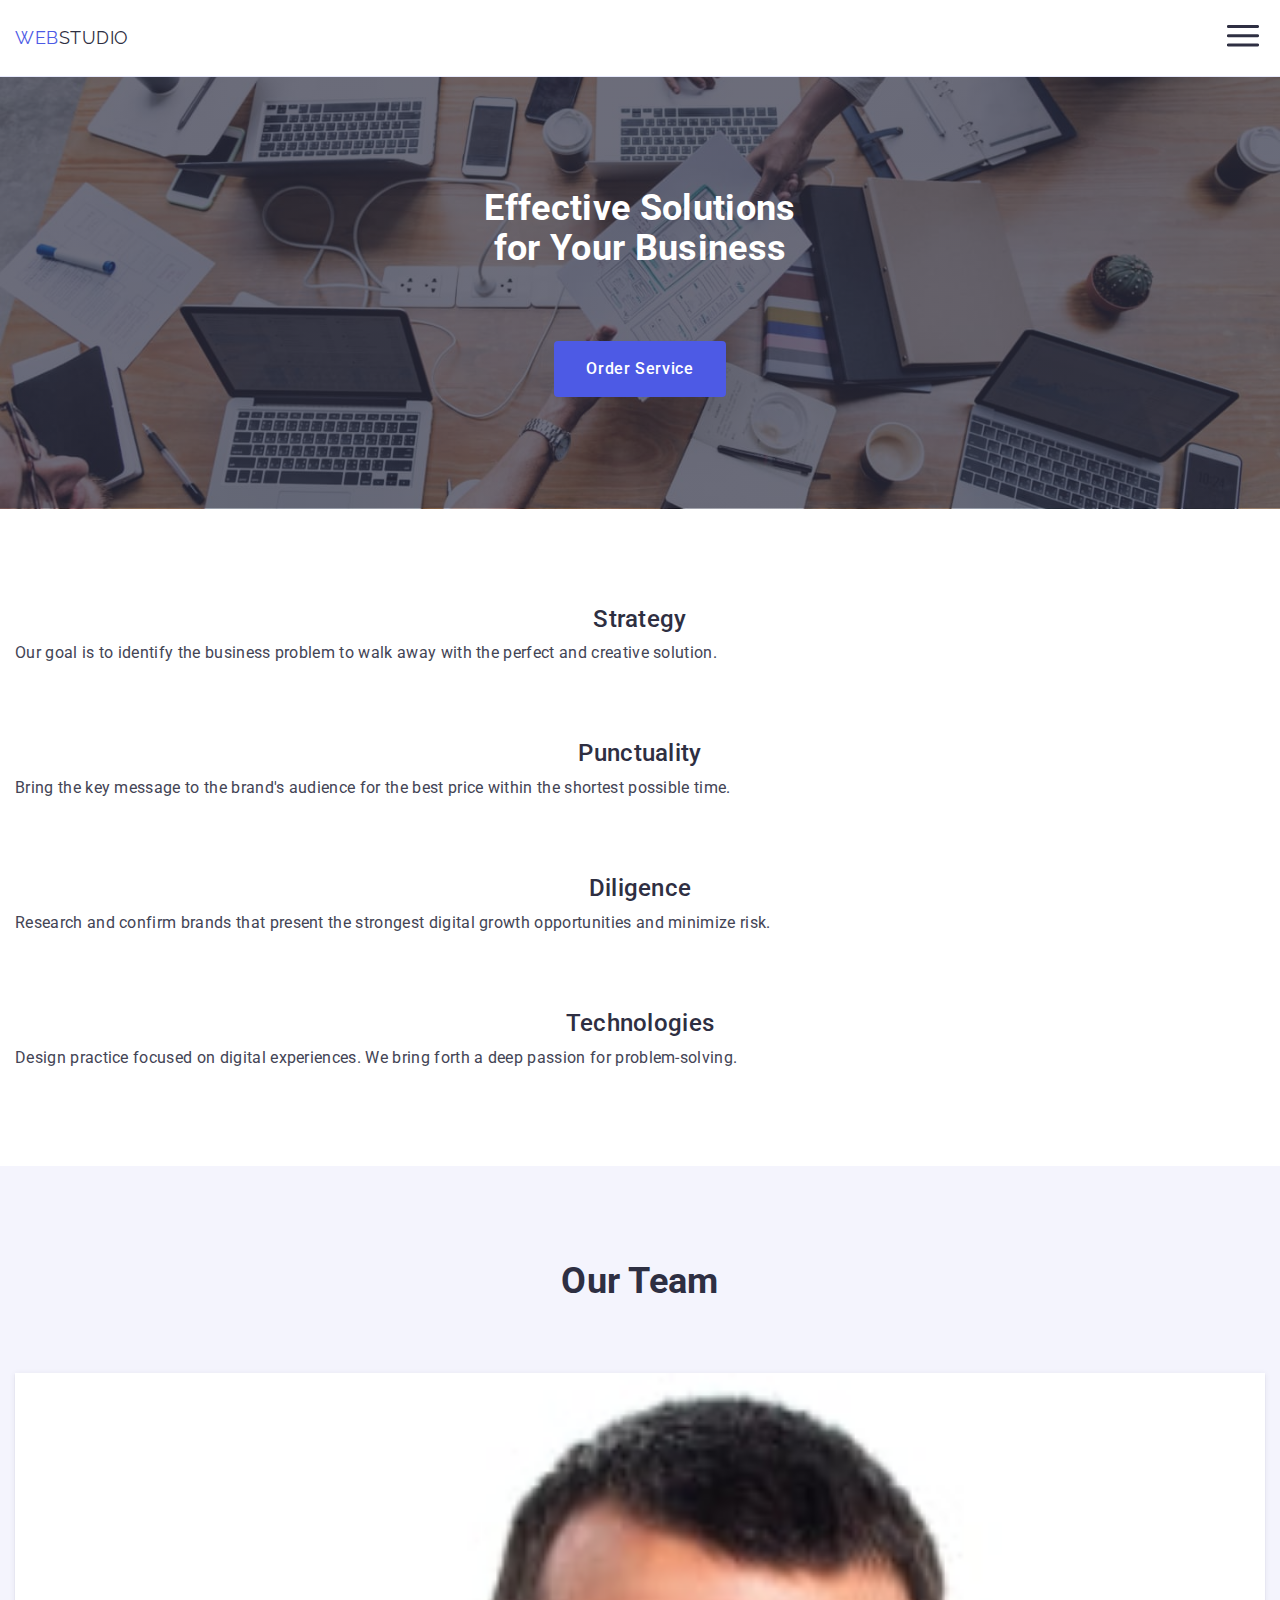
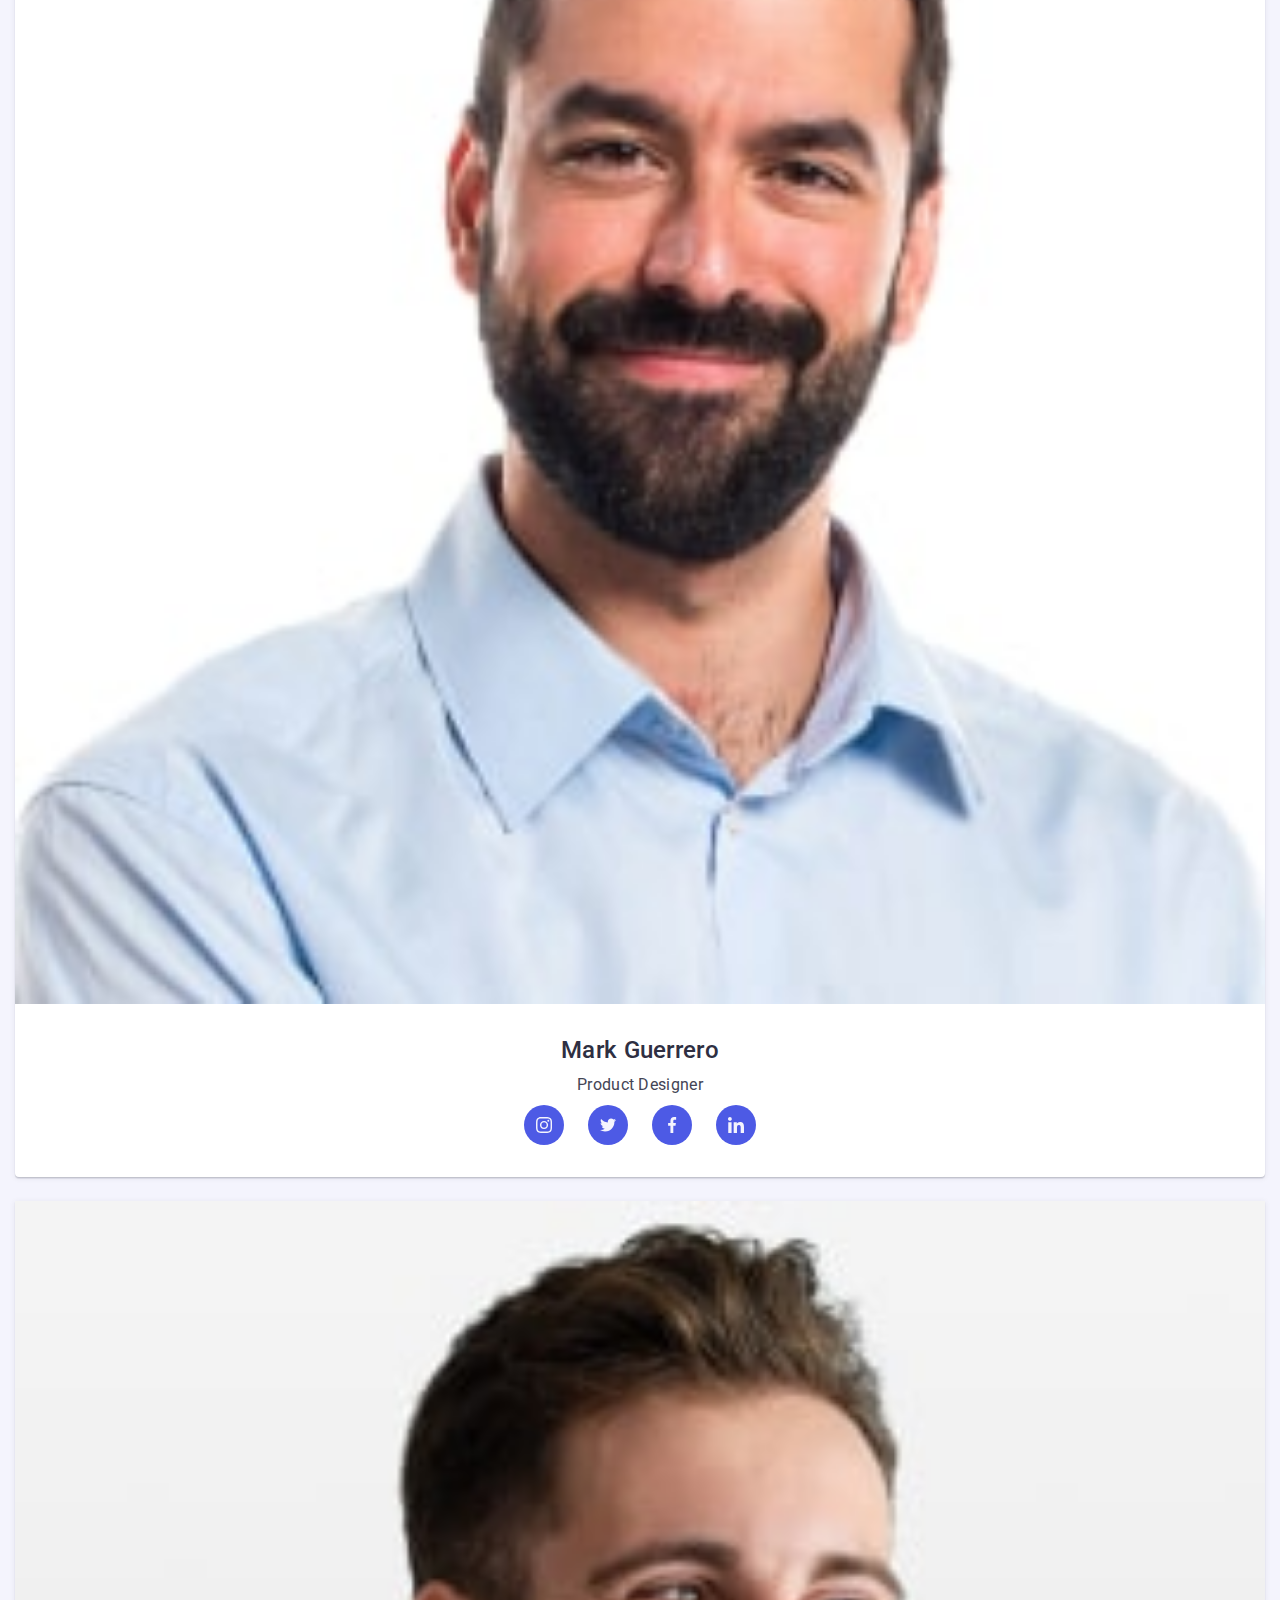
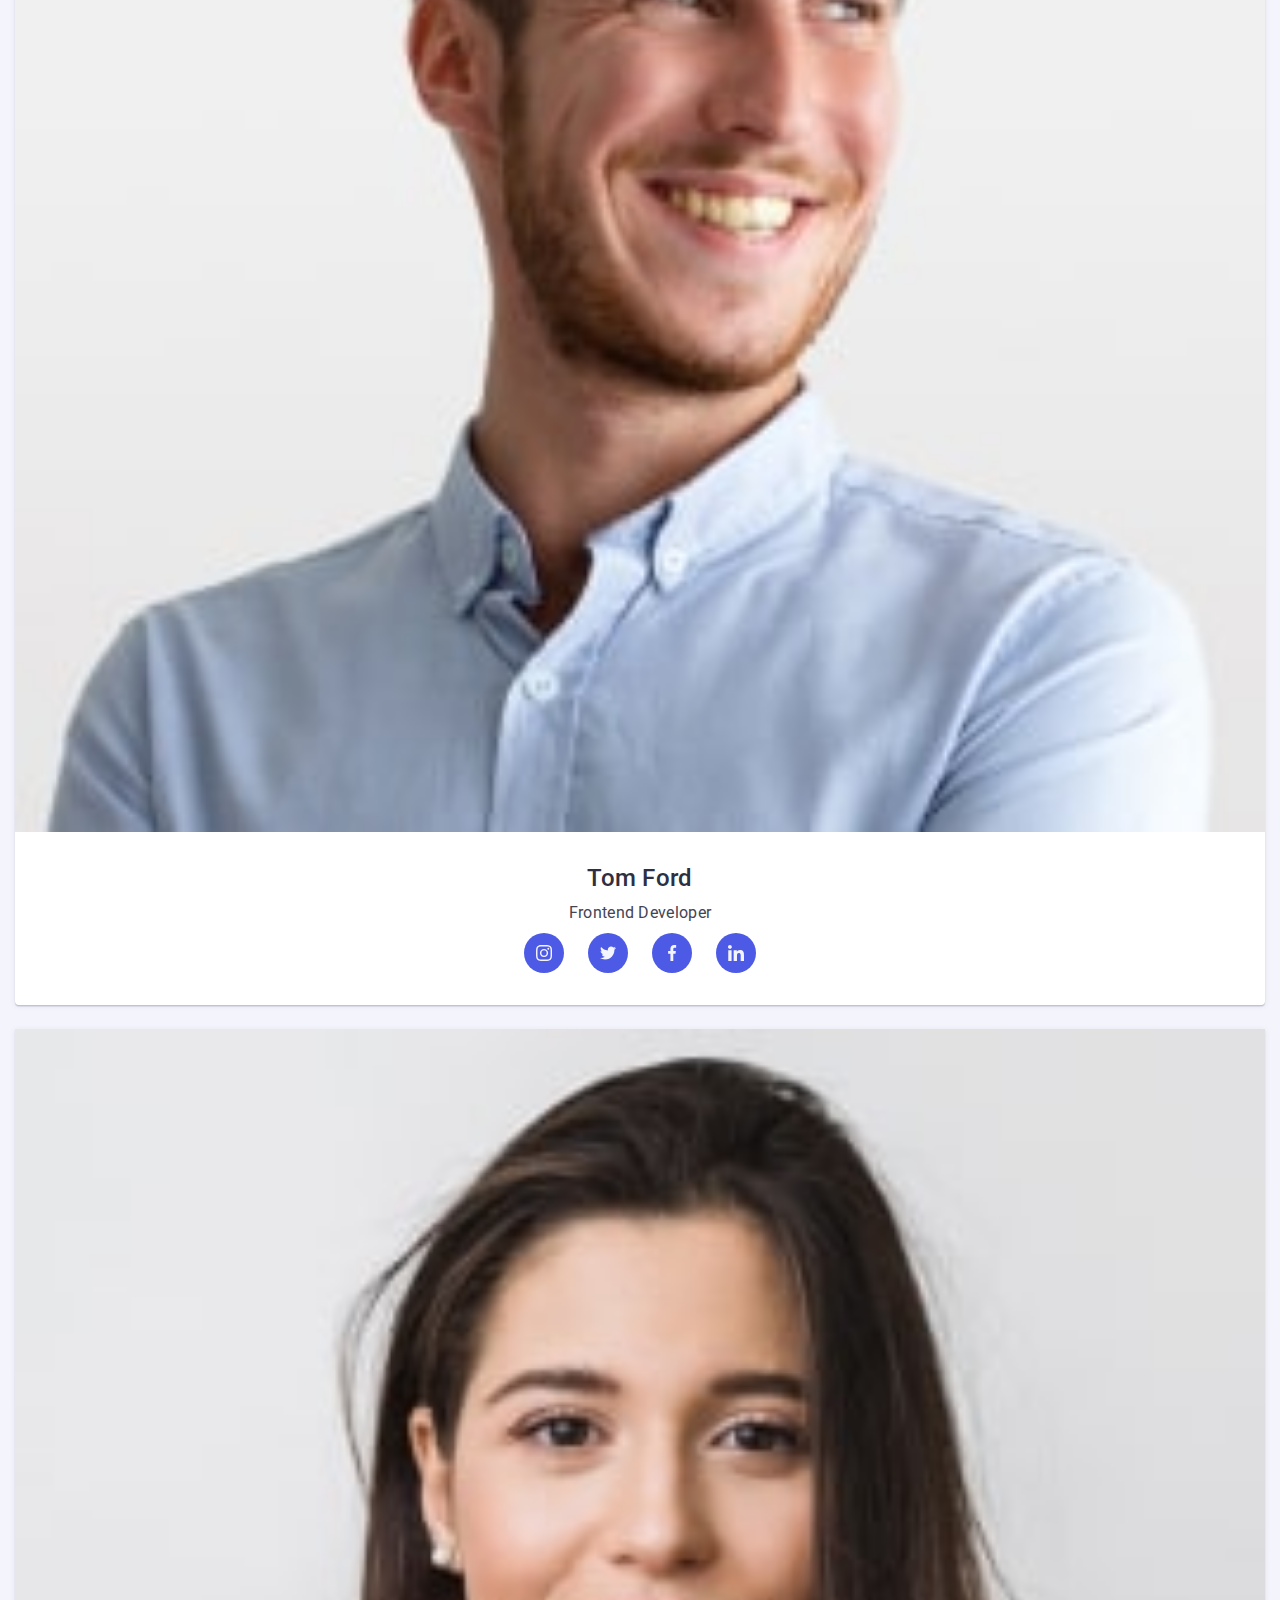
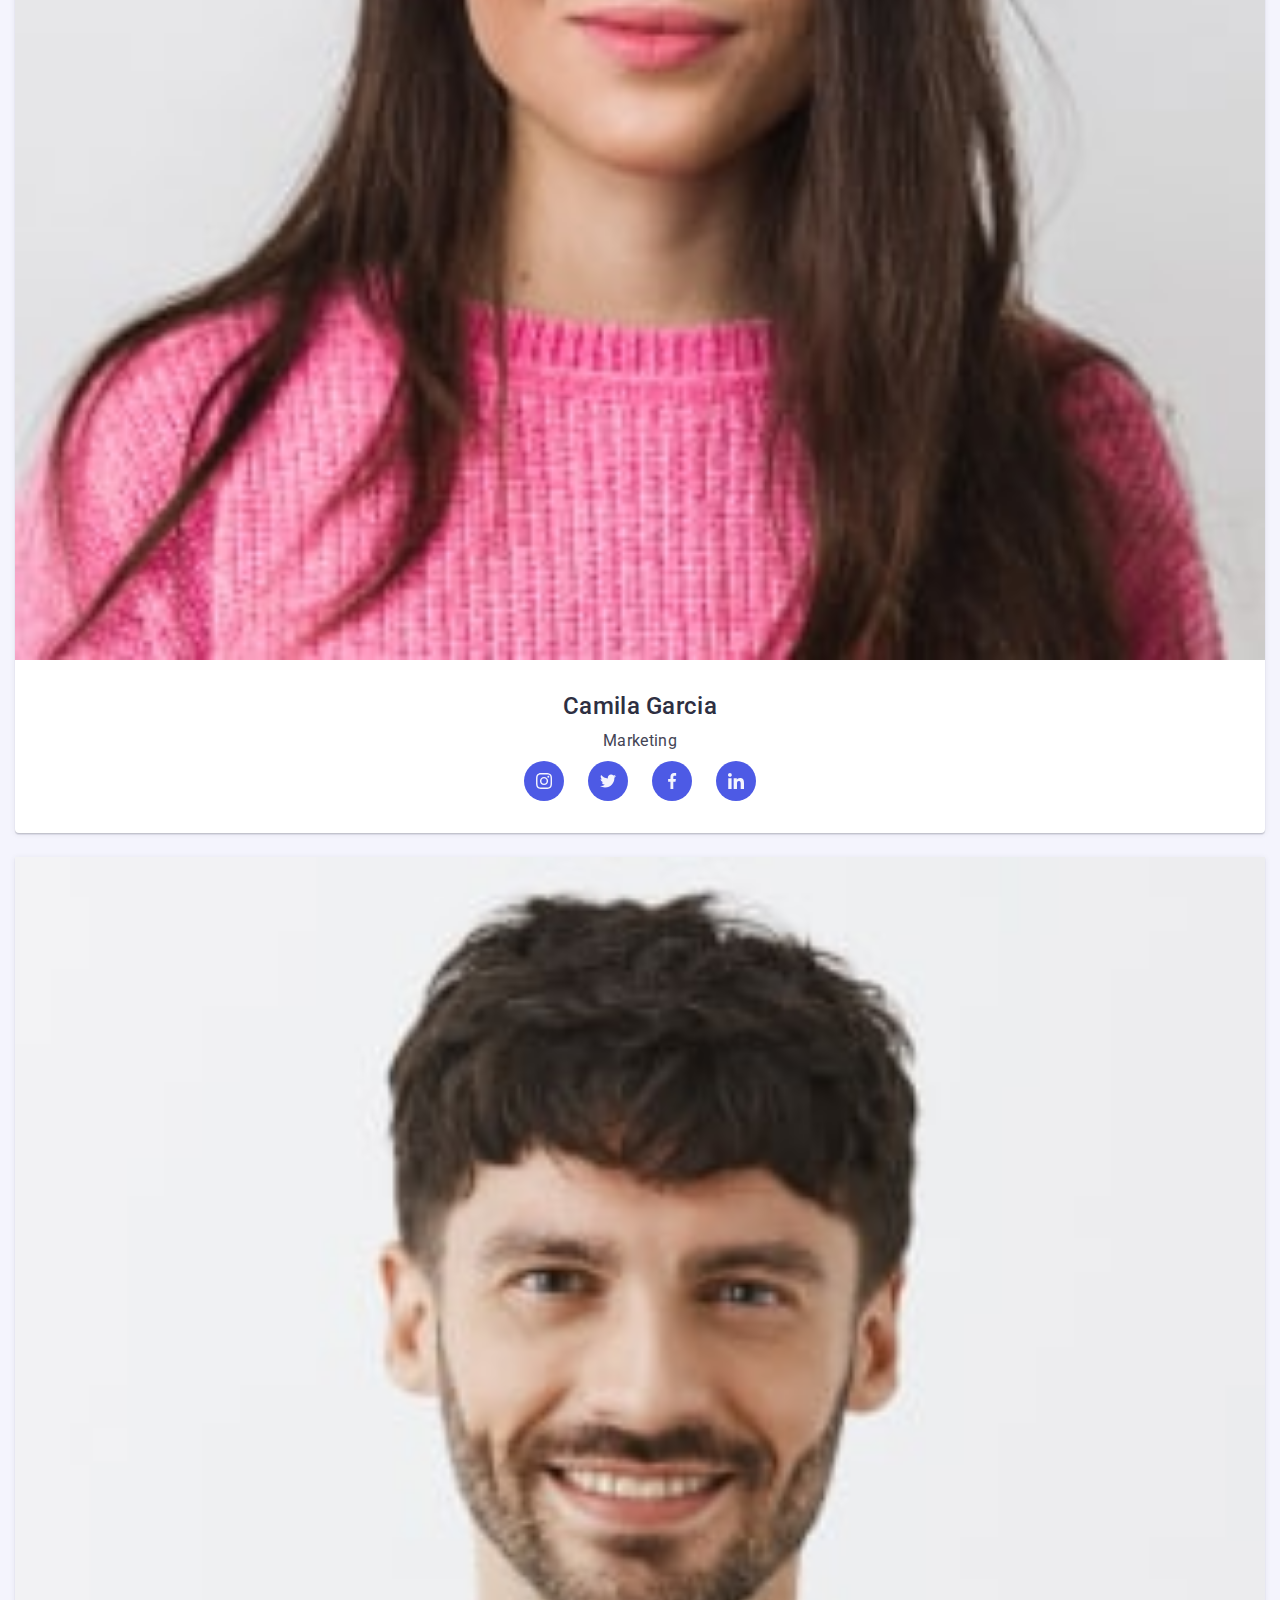
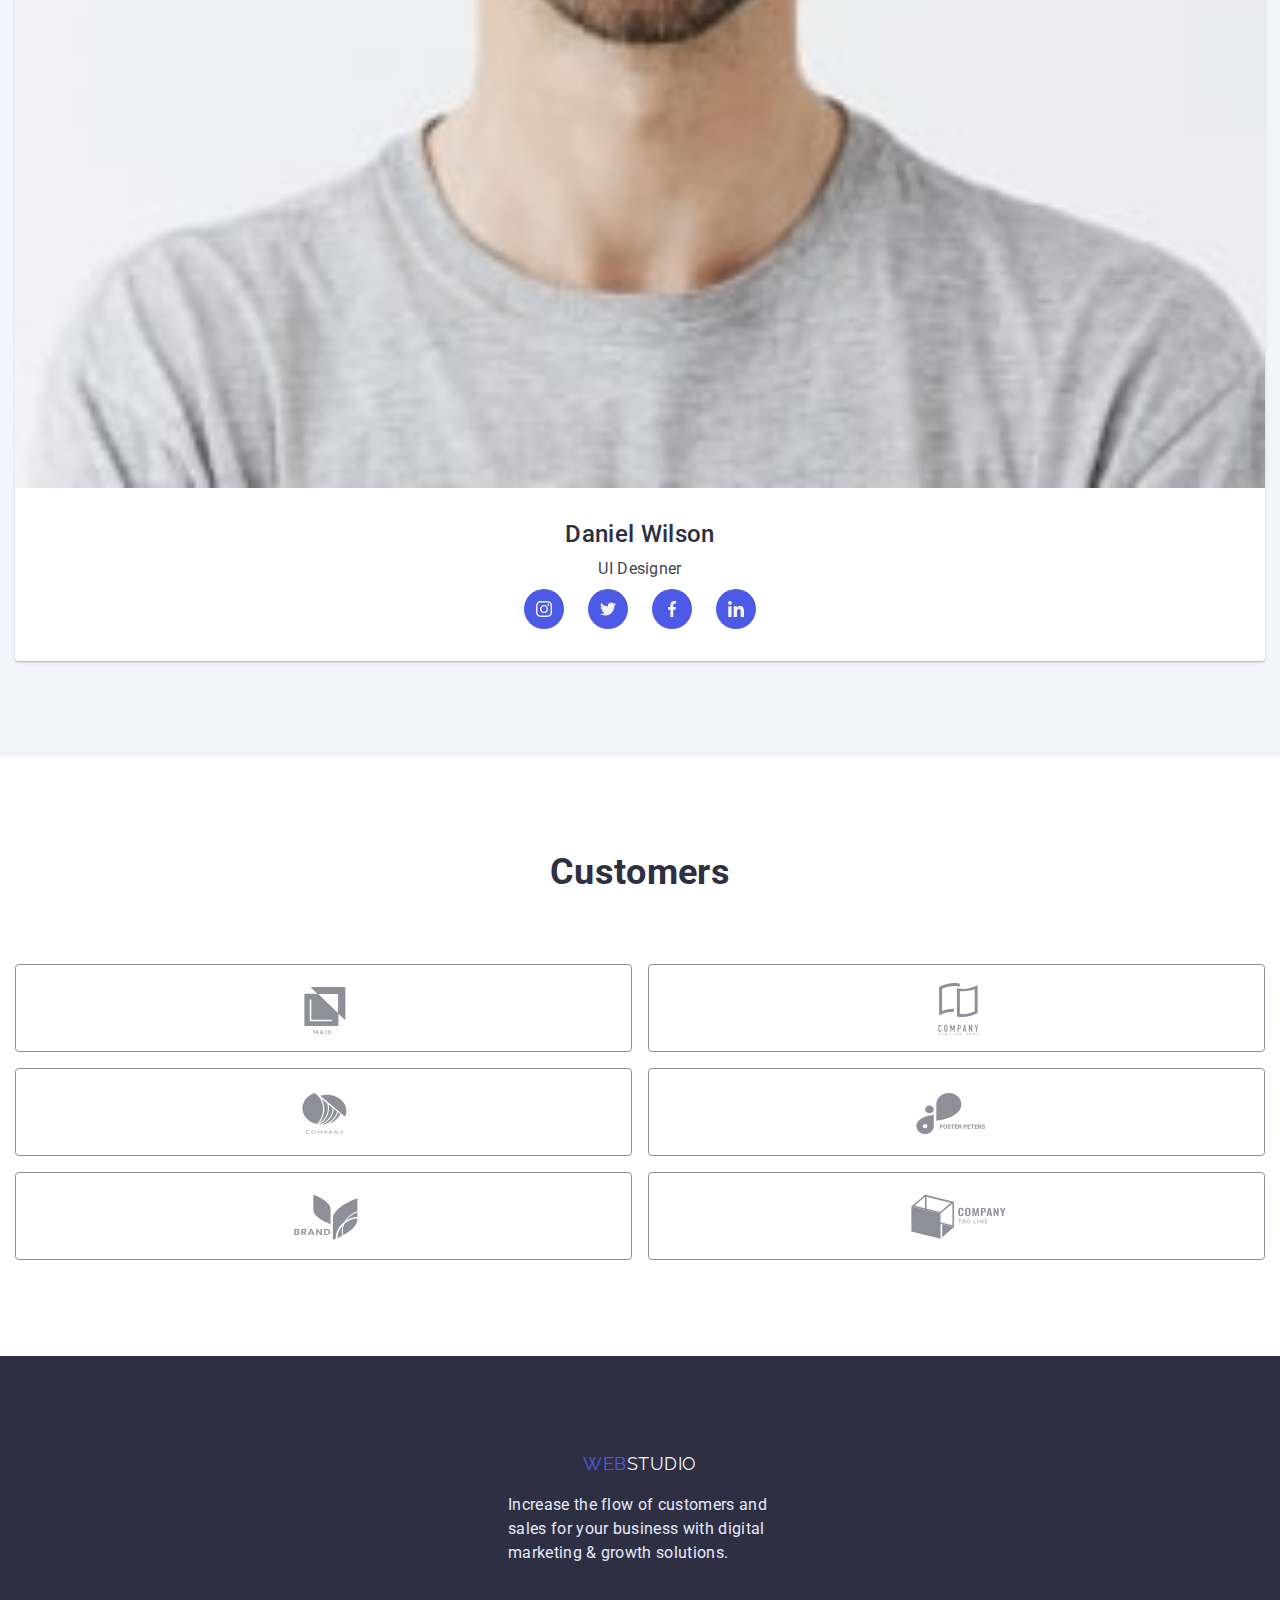
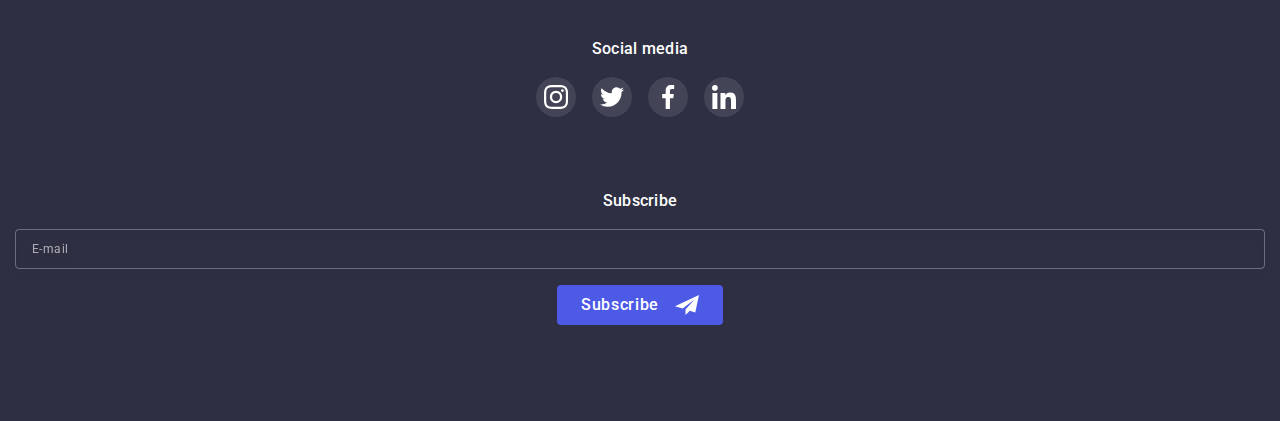
==== commit f94f8a4d: "hw7" ====
--- a/index.html
+++ b/index.html
@@ -48,7 +48,7 @@
                 </svg>
             </button>
         </div>
-        <div class="mob-menu" data-menu>
+        <div class="mob-menu is-hidden" data-menu>
             <button class="menu-close-btn" data-menu-close type="button">
                 <svg class="menu-close-icon" width="20" height="20">
                     <use href="./images/icons.svg#icon-close-black"></use>
--- a/css/styles.css
+++ b/css/styles.css
@@ -98,11 +98,11 @@
   margin: 0 auto;
   padding: 16px 32px;
 } */
-.button.primary {
+/* .button.primary {
   padding: 12px 24px;
   color: var(--accent-color);
   background-color: var(--logo-part-color);
-}
+} */
 
 /* .button:hover {
   color: var(--main-heading-color);
@@ -115,7 +115,7 @@
   box-shadow: inset 0px 0px 12px rgba(0, 0, 0, 0.05);
 } */
 /* ----------------Portfolio Filters------------ */
-.portfolio {
+/* .portfolio {
   padding-top: 96px;
   padding-bottom: 120px;
 }
@@ -137,9 +137,9 @@
   padding-bottom: 32px;
   border: 1px solid var(--header-border-color);
   border-top: none;
-}
+} */
 /* -------------Portfolio Cards-top-text--------- */
-.portfolio-top-text {
+/* .portfolio-top-text {
   position: relative;
   overflow: hidden;
 }
@@ -159,7 +159,7 @@
 }
 .portfolio-card-item:hover .portfolio-card-top-text {
   transform: translateY(0);
-}
+} */
 /* ------------------Site header ----------------*/
 /* Logo */
 
@@ -228,7 +228,7 @@
 
   transition: color 250ms cubic-bezier(0.4, 0, 0.2, 1);
 } */
-.portfolio-link {
+/* .portfolio-link {
   text-decoration: none;
   display: block;
   height: 100%;
@@ -243,7 +243,7 @@
 .portfolio-link:focus {
   box-shadow: 0px 3px 1px rgba(0, 0, 0, 0.1), 0px 2px 1px rgba(0, 0, 0, 0.08),
     0px 2px 2px rgba(0, 0, 0, 0.12);
-}
+} */
 /* .site-nav .link:hover {
   color: var(--hover-current-color);
 }
@@ -633,11 +633,11 @@
   visibility: hidden;
 } */
 
-.backdrop.is-hidden.modal {
+/* .backdrop.is-hidden.modal {
   transform: translate(-50%, -50%) scale(0);
 }
 /* ----------------Form-modal-backdrop---------------- */
-.modal-title {
+/* .modal-title {
   font-weight: 500;
   text-align: center;
   color: var(--secondary-text-color);
--- a/css/mobile.css
+++ b/css/mobile.css
@@ -70,15 +70,15 @@
 .section-subtitle {
   color: var(--secondary-text-color);
   text-decoration: none;
-  font-weight: 700;
-  font-size: 36px;
-  line-height: 1.1;
+  font-weight: 500;
+  font-size: 24px;
+  line-height: 1.2;
   text-align: center;
   text-transform: capitalize;
   margin-bottom: 8px;
 }
 .section-discription {
-  font-weight: 500;
+  font-weight: 400;
   font-size: 16px;
   line-height: 1.5;
   color: var(--primary-text-color);
@@ -102,7 +102,11 @@
   align-items: center;
   margin: 24px 0;
 }
-
+.header-list,
+.header-link,
+.auth-nav {
+  display: none;
+}
 .logo {
   color: var(--accent-color);
   font-family: Raleway;
@@ -158,12 +162,6 @@
   font-size: 20px;
   line-height: 1.2;
   margin-top: 40px;
-}
-
-.header-list,
-.header-link,
-.auth-nav {
-  display: none;
 }
 
 .mob-menu {
@@ -283,6 +281,7 @@
   font-size: 36px;
   line-height: 1.1;
   text-align: center;
+  max-width: 320px;
 }
 .button {
   border: none;
@@ -334,10 +333,9 @@
 .our-advantages-section {
   padding-top: 96px;
   padding-bottom: 96px;
-  overflow-y: hidden;
 }
 .advantages-item {
-  width: 396px;
+  width: 100%;
 }
 .advantages-item:not(:last-child) {
   margin-bottom: 74px;
@@ -409,18 +407,19 @@
 }
 
 /* -----------------------------Customers------------------ */
+.customers-container {
+  padding-top: 96px;
+  padding-bottom: 96px;
+}
 .customers-list {
   display: flex;
   flex-wrap: wrap;
   justify-content: center;
   gap: 16px;
-  overflow: hidden;
-  padding-bottom: 96px;
-  margin-left: 16px;
 }
 
 .customers-items {
-  width: 190px;
+  flex-basis: calc((100% - 16px) / 2);
   height: 88px;
 }
 
@@ -466,6 +465,7 @@
   background-color: var(--secondary-bc-color);
   text-align: center;
 }
+
 .footer-text {
   max-width: 264px;
   margin-top: 16px;
@@ -484,11 +484,14 @@
   color: var(--footer-discription-color);
   margin-bottom: 16px;
 }
+
 .webstudio-blocks {
   display: flex;
   flex-wrap: wrap;
   gap: 72px;
   justify-content: center;
+  flex-direction: column;
+  align-items: center;
 }
 .footer-social-list {
   display: flex;
@@ -520,16 +523,14 @@
   background-color: var(--footer-social-icon-hover);
 }
 
-.footer-subscribe {
-  margin-top: 72px;
-}
 .footer-form {
+  width: 100%;
   display: flex;
   align-items: center;
   flex-direction: column;
 }
 .footer-form-input {
-  width: 398px;
+  width: 100%;
   height: 40px;
   border: 1px solid rgba(255, 255, 255, 0.3);
   filter: drop-shadow(0px 4px 4px rgba(0, 0, 0, 0.15));
@@ -548,12 +549,13 @@
   letter-spacing: 0.04em;
   color: rgba(255, 255, 255, 0.6);
 }
-
+.footer-subscribe {
+  width: 100%;
+}
 .footer-form-button {
   display: flex;
   align-items: center;
   justify-content: center;
-  margin-left: 24px;
   padding: 8px 24px;
   background: var(--accent-color);
   border-radius: 4px;
@@ -777,14 +779,12 @@
   background-color: var(--hover-current-color);
 }
 
-@media screen and (min-width: 480px) {
+@media screen and (min-device-pixel-ratio: 2) and (max-width: 767px),
+  screen and (min-resolution: 192dpi) and (max-width: 767px),
+  screen and (min-resolution: 2dppx) and (max-width: 767px) {
   .container {
     max-width: 428px;
   }
-}
-@media (min-device-pixel-ratio: 2),
-  (min-resolution: 192dpi),
-  (min-resolution: 2dppx) {
   .hero {
     background-image: linear-gradient(
         rgba(46, 47, 66, 0.7),
@@ -793,3 +793,8 @@
       url(../images/hero-mobile@2x-min.jpg);
   }
 }
+@media screen and (min-width: 480px) {
+  .adventages-item {
+    width: 396px;
+  }
+}
--- a/css/tablet.css
+++ b/css/tablet.css
@@ -1,16 +1,106 @@
-@media screen and (min-width: 768px) {
+@media screen and (min-width: 768px) and (max-width: 1199px) and (min-device-pixel-ratio: 2) and (min-width: 768px),
+  screen and (min-width: 768px) and (min-resolution: 192dpi) and (min-width: 768px),
+  screen and (min-width: 768px) and (min-resolution: 2dppx) and (min-width: 768px) {
   .container {
-    max-width: 768px;
+    width: 768px;
+  }
+  .section-subtitle {
+    margin-bottom: 8px;
+
+    color: var(--secondary-text-color);
+    font-weight: 500;
+    font-size: 20px;
+    line-height: 1.2;
+    text-align: left;
+  }
+
+  .team-card .section-subtitle {
+    text-align: center;
   }
   /* ----------------Header------------- */
+  .header-container {
+    margin: 0;
+  }
+  .header-navigation {
+    display: flex;
+    align-items: center;
+  }
+
+  .header-list,
+  .header-link {
+    display: flex;
+    gap: 40px;
+  }
+  .address {
+    margin-left: auto;
+  }
+  .auth-nav {
+    display: block;
+    margin-left: auto;
+  }
+  .header-link {
+    position: relative;
+  }
+  .header-link.current::after {
+    content: "";
+    display: block;
+    width: 100%;
+    height: 4px;
+    bottom: -1px;
+    left: 0;
+    position: absolute;
+    background: #404bbf;
+    border-radius: 2px;
+  }
+
+  .site-nav .link {
+    color: var(--secondary-text-color);
+    font-weight: 500;
+    text-decoration: none;
+    display: block;
+    padding: 24px 0;
+
+    transition: color 250ms cubic-bezier(0.4, 0, 0.2, 1);
+  }
+  .site-nav .link:hover {
+    color: var(--hover-current-color);
+  }
+  .site-nav .link:focus {
+    color: var(--hover-current-color);
+  }
+  .site-nav .link.current {
+    color: var(--hover-current-color);
+  }
+  .auth-nav .link {
+    color: var(--primary-text-color);
+    font-style: normal;
+    text-decoration: none;
+    transition: color 250ms cubic-bezier(0.4, 0, 0.2, 1);
+  }
+  .auth-nav .link:hover {
+    color: var(--hover-current-color);
+  }
+  .auth-nav .link:focus {
+    color: var(--hover-current-color);
+  }
 
   /* -----------------Hero-------------- */
   .hero {
     padding-bottom: 108px;
+    background-image: linear-gradient(
+        rgba(46, 47, 66, 0.7),
+        rgba(46, 47, 66, 0.7)
+      ),
+      url(../images/hero-tablet@2x-min.jpg);
   }
   .hero-title {
     margin-bottom: 40px;
     font-size: 56px;
+    max-width: 496px;
+  }
+
+  .menu-open-btn {
+    display: none;
   }
   /* --------------Our advantages----------- */
   .advantages-item {
@@ -21,35 +111,42 @@
     flex-wrap: wrap;
     gap: 24px;
   }
+  .section-advantages .section-subtitle {
+    text-align: left;
+  }
   /* -----------------Works------------------- */
   .works {
     display: none;
   }
   /* ------------------Our Team--------------- */
   .team-card {
-    width: auto;
+    width: 264px;
   }
   .team-bc-color > .container {
     padding-top: 96px;
     padding-left: 108px;
   }
   /* ----------------Customers------------- */
-  .customer-list {
-    display: flex;
-    flex-wrap: wrap;
+  .customers-list {
+    gap: 24px;
+  }
+  .customers-items {
+    flex-basis: calc((100% - 24px) / 3);
   }
   /* --------------------Footer------------------ */
-  .footer > .container {
-    padding-top: 96px;
-    padding-bottom: 96px;
-  }
+
   .footer {
     text-align: left;
   }
   .webstudio-blocks {
-    justify-content: start;
     gap: 24px;
     padding-left: 108px;
+    flex-direction: row;
+    justify-content: flex-start;
+    align-items: baseline;
+  }
+  .footer-subscribe {
+    margin-top: 72px;
   }
   .logo-footer .logo-part-footer {
     text-align: left;
@@ -62,20 +159,12 @@
   .footer-form-input {
     width: 264px;
   }
+  .footer-form-button {
+    margin-left: 24px;
+  }
   /* --------------------------Backdrop----------------- */
   .modal {
     width: 408px;
     min-height: 586px;
   }
 }
-@media (min-device-pixel-ratio: 2),
-  (min-resolution: 192dpi),
-  (min-resolution: 2dppx) {
-  .hero {
-    background-image: linear-gradient(
-        rgba(46, 47, 66, 0.7),
-        rgba(46, 47, 66, 0.7)
-      ),
-      url(../images/hero-tablet@2x-min.jpg);
-  }
-}
--- a/css/desktop.css
+++ b/css/desktop.css
@@ -1,112 +1,37 @@
-@media screen and (min-width: 1200px) {
+@media screen and (min-width: 1200px) and (min-device-pixel-ratio: 2) and (min-width: 768px),
+  screen and (min-width: 1200px) and (min-resolution: 192dpi) and (min-width: 768px),
+  screen and (min-width: 1200px) and (min-resolution: 2dppx) and (min-width: 768px) {
   .container {
-    max-width: 1158px;
+    width: 1158px;
   }
 
   .section {
     padding-top: 120px;
     padding-bottom: 120px;
   }
-  .section-title {
-    margin-bottom: 72px;
-    text-align: center;
-    color: var(--secondary-text-color);
-    font-size: 36px;
-    line-height: 1.1;
-    text-transform: capitalize;
-  }
-  .section-subtitle {
-    color: var(--secondary-text-color);
-    font-weight: 500;
-    font-size: 20px;
-    line-height: 1.2;
-    text-decoration: none;
-    text-align: center;
-  }
+
   .section-discription {
+    font-weight: 400;
     color: var(--primary-text-color);
   }
   /* --------------Header------------- */
-
-  .header-container {
-    display: flex;
-    align-items: center;
-    justify-content: space-between;
-  }
-  .header-navigation {
-    display: flex;
-    align-items: center;
-  }
-  .header-list {
+  .auth-nav {
     display: flex;
     gap: 40px;
-  }
-  .address {
-    margin-left: auto;
-  }
-  .auth-nav {
-    display: flex;
-    margin-left: auto;
-    gap: 40px;
-  }
-  .header-link {
-    position: relative;
-  }
-  .header-link.current::after {
-    content: "";
-    display: block;
-    width: 100%;
-    height: 4px;
-    bottom: -1px;
-    left: 0;
-    position: absolute;
-    background: #404bbf;
-    border-radius: 2px;
-  }
-
-  .site-nav .link {
-    color: var(--secondary-text-color);
-    font-weight: 500;
-    text-decoration: none;
-    display: block;
-    padding: 24px 0;
-
-    transition: color 250ms cubic-bezier(0.4, 0, 0.2, 1);
-  }
-  .site-nav .link:hover {
-    color: var(--hover-current-color);
-  }
-  .site-nav .link:focus {
-    color: var(--hover-current-color);
-  }
-  .site-nav .link.current {
-    color: var(--hover-current-color);
-  }
-  .auth-nav .link {
-    color: var(--primary-text-color);
-    font-style: normal;
-    text-decoration: none;
-    transition: color 250ms cubic-bezier(0.4, 0, 0.2, 1);
-  }
-  .auth-nav .link:hover {
-    color: var(--hover-current-color);
-  }
-  .auth-nav .link:focus {
-    color: var(--hover-current-color);
-  }
-  .menu-open-btn {
-    display: none;
   }
   /* ----------------------Hero---------------------- */
   .hero {
     padding-top: 188px;
     padding-bottom: 188px;
     max-width: 1440px;
+    background-image: linear-gradient(
+        rgba(46, 47, 66, 0.7),
+        rgba(46, 47, 66, 0.7)
+      ),
+      url(../images/hero-desktop@2x-min.jpg);
   }
   .hero-title {
     margin-bottom: 48px;
-    max-width: 496px;
-    font-size: 56px;
   }
   /* --------------------Our advantages------------------ */
   .section-advantages {
@@ -116,7 +41,9 @@
   .advantages-item {
     width: 264px;
   }
-
+  .advantages-item:not(:last-child) {
+    margin-bottom: 0;
+  }
   .advantages-icon {
     height: 112px;
     margin-bottom: 8px;
@@ -126,6 +53,9 @@
     align-items: center;
     justify-content: center;
   }
+  .menu-open-button {
+    display: none;
+  }
   /* -------------------Our works---------------- */
   .works {
     padding-bottom: 120px;
@@ -139,70 +69,263 @@
   .teams-cards {
     flex-wrap: nowrap;
   }
+  .team-card {
+    text-align: center;
+  }
+  .team-bc-color > .container {
+    padding: 0;
+  }
   /* --------------------Customers---------------- */
+  .customers-container {
+    padding-top: 0;
+    padding-bottom: 0;
+  }
   .customers-list {
     justify-content: space-between;
     flex-wrap: nowrap;
-    gap: 24px;
-    margin-left: 0;
   }
 
   .customers-items {
-    width: 168px;
+    flex-basis: calc((100% - 24px) / 4);
+
     height: 88px;
   }
   /* --------------------------Footer------------------ */
+
   .footer > .container {
     padding-top: 100px;
     padding-bottom: 100px;
   }
-  .footer {
-    display: flex;
-    justify-content: flex-start;
-    text-align: left;
-  }
   .webstudio-blocks {
     gap: 0;
+    padding-left: 0;
     flex-wrap: nowrap;
-    align-items: baseline;
-  }
-  .logo-footer .logo-part-footer {
-    text-align: left;
+  }
+  .footer-subscribe {
+    margin-top: 0px;
+    margin-left: 120px;
   }
   .footer-social {
-    margin-left: 120px;
-  }
-  .footer-social-list {
+    margin-left: 80px;
+  }
+  .footer-logo-wrap {
+    width: 264px;
+    flex-shrink: 0;
+  }
+  /* ------------------------Portfolio------------------------- */
+  .portfolio-link {
+    text-decoration: none;
+    display: block;
+    height: 100%;
+    width: 100%;
+
+    transition: box-shadow 250ms cubic-bezier(0.4, 0, 0.2, 1);
+  }
+  .portfolio-link:hover {
+    box-shadow: 0px 1px 6px rgba(46, 47, 66, 0.08),
+      0px 1px 1px rgba(46, 47, 66, 0.16), 0px 2px 1px rgba(46, 47, 66, 0.08);
+  }
+  .portfolio-link:focus {
+    box-shadow: 0px 3px 1px rgba(0, 0, 0, 0.1), 0px 2px 1px rgba(0, 0, 0, 0.08),
+      0px 2px 2px rgba(0, 0, 0, 0.12);
+  }
+  /* ----------------Portfolio Filters------------ */
+  .portfolio {
+    padding-top: 96px;
+    padding-bottom: 120px;
+  }
+  .portfolio-btn-filters {
     display: flex;
     justify-content: center;
-    gap: 16px;
-  }
-  .footer-form {
-    flex-direction: row;
-  }
-  .footer-form-input {
-    margin-bottom: 0;
-    width: 264px;
-  }
-
-  .footer-subscribe {
-    margin-left: 80px;
-  }
+    gap: 24px;
+  }
+  .site-portfolio {
+    display: flex;
+    flex-wrap: wrap;
+    gap: 48px 24px;
+
+    margin-top: 72px;
+  }
+  .portfolio-card {
+    padding-top: 32px;
+    padding-left: 16px;
+    padding-bottom: 32px;
+    border: 1px solid var(--header-border-color);
+    border-top: none;
+  }
+  /* -------------Portfolio Cards-top-text--------- */
+  .portfolio-top-text {
+    position: relative;
+    overflow: hidden;
+  }
+  .portfolio-card-top-text {
+    position: absolute;
+    top: 0;
+    padding: 40px 32px;
+    height: 100%;
+    transform: translateY(100%);
+    transition: transform 250ms cubic-bezier(0.4, 0, 0.2, 1);
+    text-align: justify;
+
+    font-weight: 400;
+    font-size: 16px;
+    color: var(--portfolio-top-text);
+    background-color: var(--portfolio-top-bc-color);
+  }
+  .portfolio-card-item:hover .portfolio-card-top-text {
+    transform: translateY(0);
+  }
+  .button.primary {
+    padding: 12px 24px;
+    color: var(--accent-color);
+    background-color: var(--logo-part-color);
+  }
+  /* ----------------Form-modal-backdrop---------------- */
 
   /* ----------------------------Backdrop----------------------- */
   .modal {
     width: 408px;
     min-height: 584px;
   }
+  .modal-title {
+    font-weight: 500;
+    text-align: center;
+    color: var(--secondary-text-color);
+    margin-top: 24px;
+    margin-bottom: 16px;
+  }
+  .input-text {
+    display: block;
+    font-size: 12px;
+    line-height: 1.33;
+    letter-spacing: 0.04em;
+    color: var(--modal-label-text-color);
+    margin-bottom: 4px;
+  }
+
+  .input-wrap {
+    display: block;
+    position: relative;
+  }
+  .modal-input {
+    position: relative;
+    width: 100%;
+    height: 40px;
+    padding: 8px 38px;
+    margin-bottom: 8px;
+    border: 1px solid rgba(33, 33, 33, 0.2);
+    border-radius: 4px;
+    outline: transparent;
+    cursor: pointer;
+    transition: border 250ms cubic-bezier(0.4, 0, 0.2, 1);
+  }
+  .modal-input:hover,
+  .modal-input:focus {
+    border: 1px solid #4d5ae5;
+  }
+
+  .modal-input:hover + .modal-icon,
+  .modal-input:focus + .modal-icon {
+    fill: var(--accent-color);
+  }
+
+  .modal-icon {
+    position: absolute;
+    left: 0;
+    top: 0;
+    fill: var(--fokus-color);
+    margin-left: 16px;
+    margin-top: 8px;
+    transition: fill 250ms cubic-bezier(0.4, 0, 0.2, 1);
+  }
+
+  .textarea {
+    display: block;
+    width: 100%;
+    height: 120px;
+    border: 1px solid rgba(33, 33, 33, 0.2);
+    border-radius: 4px;
+    resize: none;
+    background-color: transparent;
+    padding-top: 8px;
+    padding-left: 16px;
+    font-size: 12px;
+    line-height: 1.33;
+    letter-spacing: 0.04em;
+    color: rgba(117, 117, 117, 0.5);
+    outline: transparent;
+    transition: border 250ms cubic-bezier(0.4, 0, 0.2, 1);
+  }
+  .textarea:hover,
+  .textarea:focus {
+    border: 1px solid var(--accent-color);
+  }
+
+  .check-text {
+    font-size: 12px;
+    line-height: 1.33;
+    letter-spacing: 0.04em;
+    color: var(--chek-text-color);
+    display: flex;
+    position: relative;
+    align-items: center;
+    margin-top: 16px;
+  }
+
+  .check-text span {
+    width: 16px;
+    height: 16px;
+    border: 1.25px solid #2e2f42;
+    border-radius: 2px;
+    display: flex;
+    align-items: center;
+    justify-content: center;
+    fill: transparent;
+    margin-right: 8px;
+  }
+
+  .input-check:checked + .check-text > span {
+    background-color: var(--hover-current-color);
+    border: 1.25px solid #404bbf;
+    border-radius: 2px;
+    fill: var(--primary-bc-icon-color);
+  }
+
+  .input-check:focus + .check-text > span {
+    border-color: var(--hover-current-color);
+    fill: var(--primary-bc-icon-color);
+  }
+
+  .form-check-link {
+    font-size: 12px;
+    line-height: 1.33;
+    letter-spacing: 0.04em;
+    color: var(--accent-color);
+    margin-left: 4px;
+  }
+  .submit-modal-btn {
+    display: block;
+    margin: 0 auto;
+    width: 169px;
+    height: 56px;
+    background-color: var(--accent-color);
+    box-shadow: 0px 4px 4px rgba(0, 0, 0, 0.15);
+    border-radius: 4px;
+    border: none;
+    font-weight: 500;
+    font-size: 16px;
+    line-height: 1.5;
+    cursor: pointer;
+    text-align: center;
+    letter-spacing: 0.04em;
+    color: var(--footer-discription-color);
+    margin-top: 24px;
+    padding: 16px 32px;
+
+    transition: background-color 250ms cubic-bezier(0.4, 0, 0.2, 1);
+  }
+  .submit-modal-btn:hover,
+  .submit-modal-btn:focus {
+    background-color: var(--hover-current-color);
+  }
 }
-@media (min-device-pixel-ratio: 2),
-  (min-resolution: 192dpi),
-  (min-resolution: 2dppx) {
-  .hero {
-    background-image: linear-gradient(
-        rgba(46, 47, 66, 0.7),
-        rgba(46, 47, 66, 0.7)
-      ),
-      url(../images/hero-desktop@2x-min.jpg);
-  }
-}
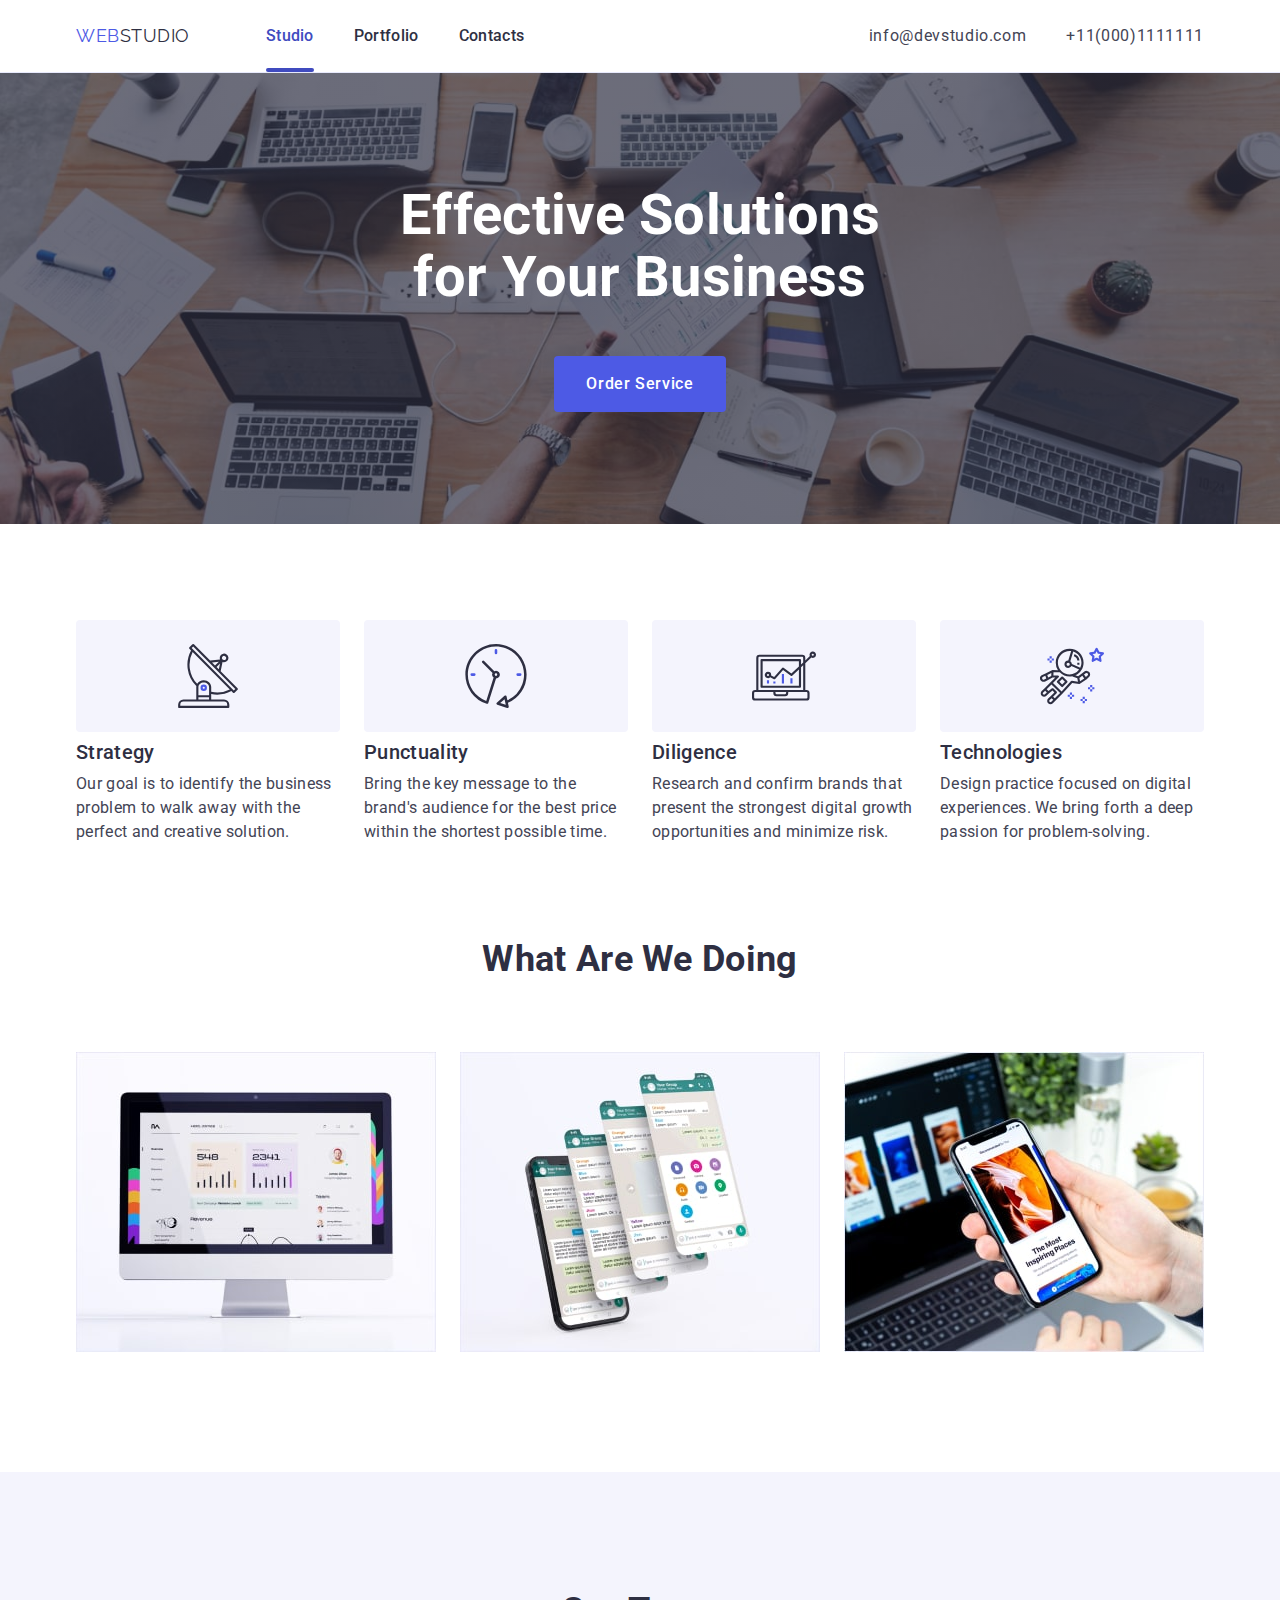
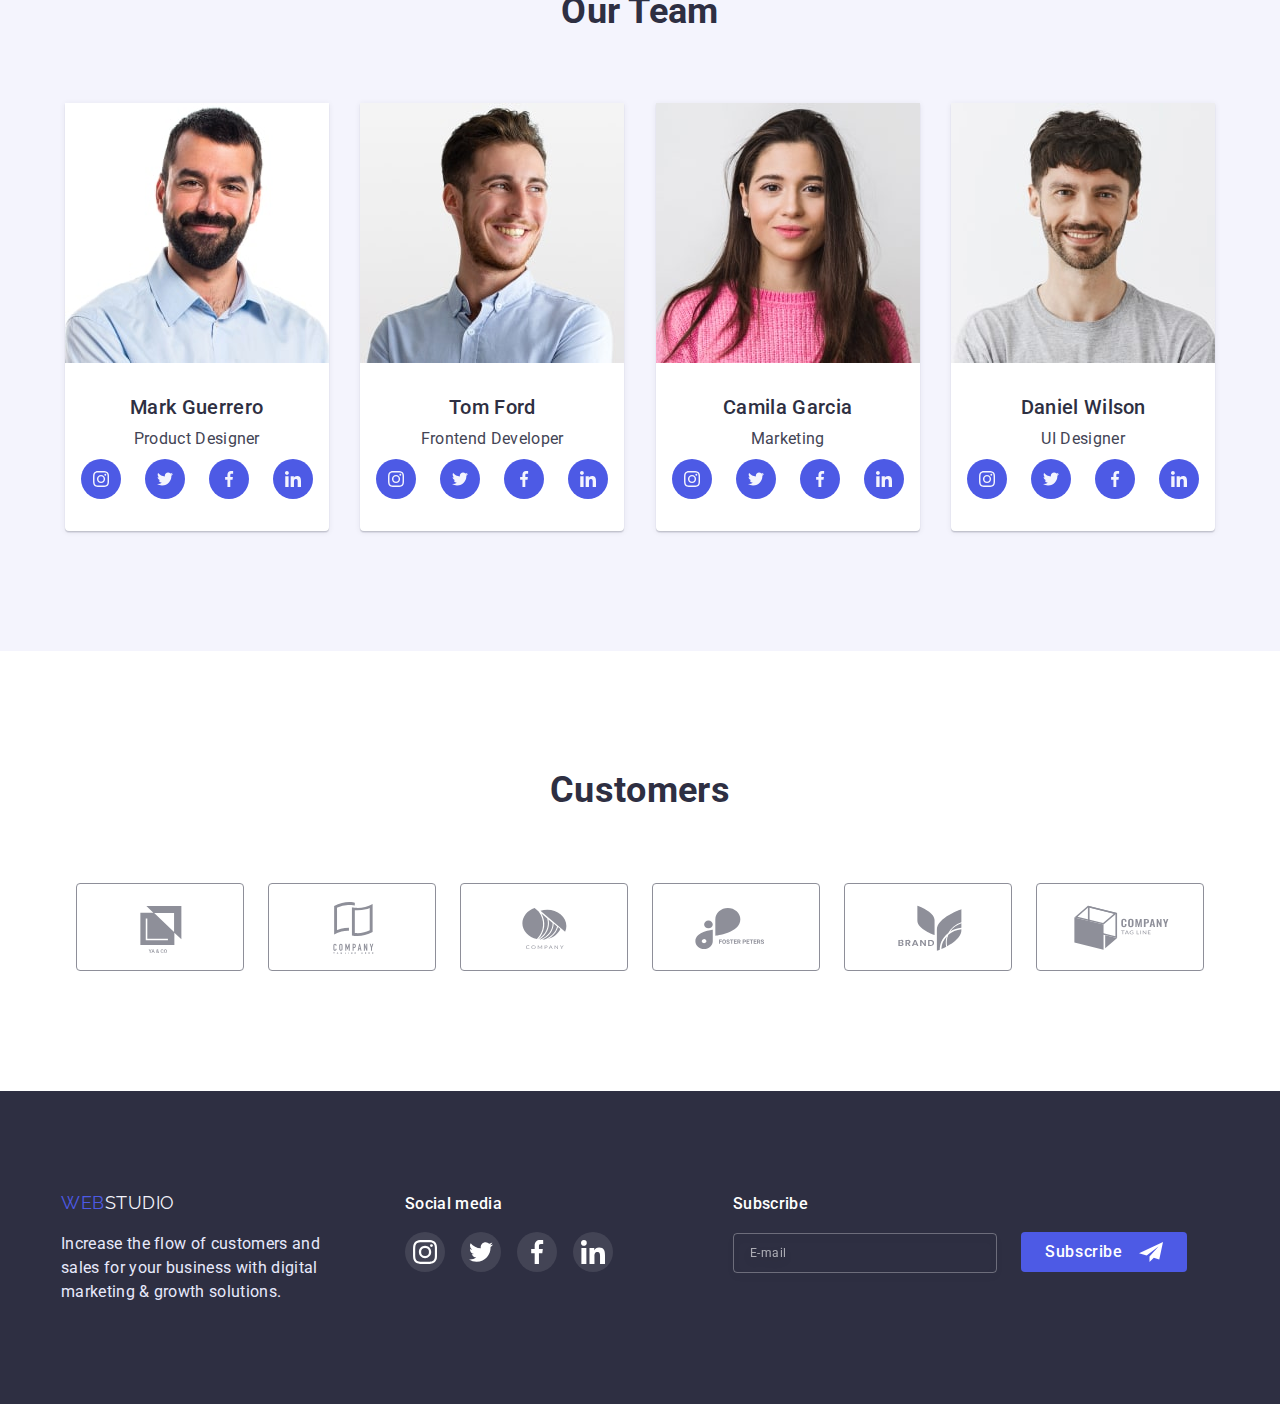
==== commit c9a1fa3a: "hw7" ====
--- a/index.html
+++ b/index.html
@@ -48,56 +48,62 @@
                 </svg>
             </button>
         </div>
+
         <div class="mob-menu is-hidden" data-menu>
             <button class="menu-close-btn" data-menu-close type="button">
                 <svg class="menu-close-icon" width="20" height="20">
                     <use href="./images/icons.svg#icon-close-black"></use>
                 </svg>
             </button>
-            <nav>
-
-                <ul class="mob-menu-list">
-                    <li><a href="./index.html" class="mob-menu-link link">Studio</a></li>
-                    <li><a href="./portfolio.html" class="mob-menu-link link">Portfolio</a></li>
-                    <li><a href="./index.html" class="mob-menu-link link current">Contacts</a></li>
-                </ul>
-            </nav>
-
-            <div class="mob-menu-bottom">
-                <address class="mob-menu-address">
-                    <ul class="mob-menu-auth-nav">
-
-                        <li class="mob-tel"><a href="tel:+11(000)1111111" class=" link current">+11(000)1111111</a></li>
-                        <li class="mob-mail"><a href="mailto:info@devstudio.com" class="link">info@devstudio.com</a>
-                        </li>
-
-
+
+            <div class="mob-menu-nav-auth">
+                <nav>
+
+                    <ul class="mob-menu-list">
+                        <li><a href="./index.html" class="mob-menu-link link">Studio</a></li>
+                        <li><a href="./portfolio.html" class="mob-menu-link link">Portfolio</a></li>
+                        <li><a href="./index.html" class="mob-menu-link link current">Contacts</a></li>
                     </ul>
-                </address>
-                <ul class="mob-soc-list list">
-                    <li class="mob-soc-item"><a href="" class="mob-soc-link link"><svg class="mob-soc-icon" width="16"
-                                height="16">
-                                <use href="./images/icons.svg#icon-instagram"></use>
-                            </svg></a>
-                    </li>
-                    <li class="mob-soc-item"><a href="" class="mob-soc-link link"><svg class="mob-soc-icon" width="16"
-                                height="16">
-                                <use href="./images/icons.svg#icon-twitte"></use>
-                            </svg></a>
-                    </li>
-                    <li class="mob-soc-item"><a href="" class="mob-soc-link link"><svg class="mob-soc-icon" width="16"
-                                height="16">
-                                <use href="./images/icons.svg#icon-facebook"></use>
-                            </svg></a>
-                    </li>
-                    <li class="mob-soc-item"><a href="" class="mob-soc-link link"><svg class="mob-soc-icon" width="16"
-                                height="16">
-                                <use href="./images/icons.svg#icon-linkedin"></use>
-                            </svg></a>
-                    </li>
-                </ul>
-            </div>
+                </nav>
+
+                <div class="mob-menu-bottom">
+                    <address class="mob-menu-address">
+                        <ul class="mob-menu-auth-nav">
+
+                            <li>
+                                <a href="tel:+11(000)1111111" class="mob-tel link">+11(000)1111111</a>
+                            </li>
+                            <li class="mob-mail-link">
+                                <a href="mailto:info@devstudio.com" class="mob-mail link">info@devstudio.com</a>
+                            </li>
+                        </ul>
+                    </address>
+                </div>
+            </div>
+            <ul class="mob-soc-list list">
+                <li class="mob-soc-item"><a href="" class="mob-soc-link link"><svg class="mob-soc-icon" width="16"
+                            height="16">
+                            <use href="./images/icons.svg#icon-instagram"></use>
+                        </svg></a>
+                </li>
+                <li class="mob-soc-item"><a href="" class="mob-soc-link link"><svg class="mob-soc-icon" width="16"
+                            height="16">
+                            <use href="./images/icons.svg#icon-twitte"></use>
+                        </svg></a>
+                </li>
+                <li class="mob-soc-item"><a href="" class="mob-soc-link link"><svg class="mob-soc-icon" width="16"
+                            height="16">
+                            <use href="./images/icons.svg#icon-facebook"></use>
+                        </svg></a>
+                </li>
+                <li class="mob-soc-item"><a href="" class="mob-soc-link link"><svg class="mob-soc-icon" width="16"
+                            height="16">
+                            <use href="./images/icons.svg#icon-linkedin"></use>
+                        </svg></a>
+                </li>
+            </ul>
         </div>
+
     </header>
     <!-- Main content -->
     <main>
--- a/css/mobile.css
+++ b/css/mobile.css
@@ -96,11 +96,11 @@
 .header {
   border-bottom: 1px solid var(--header-border-color);
   overflow-y: hidden;
+  padding: 24px 0;
 }
 .header-container {
   display: flex;
   align-items: center;
-  margin: 24px 0;
 }
 .header-list,
 .header-link,
@@ -122,7 +122,12 @@
   color: var(--secondary-text-color);
 }
 /* --------------Menu-mob-------------- */
-
+.mob-menu-list {
+  padding-bottom: 284px;
+}
+.mob-menu-list .link.current {
+  color: var(--hover-current-color);
+}
 .mob-menu-list .link {
   color: var(--secondary-text-color);
   font-weight: 700;
@@ -139,31 +144,33 @@
   display: block;
   transition: color 250ms cubic-bezier(0.4, 0, 0.2, 1);
 }
-.mob-menu-list .link.current {
-  color: var(--hover-current-color);
-}
-.mob-menu-auth-nav .link {
-  color: var(--secondary-text-color);
-  text-decoration: none;
-  font-style: normal;
-}
-.mob-menu-auth-nav .link:hover,
-.mob-menu-auth-nav .link:focus {
-  color: var(--accent-color);
-}
+
 .mob-tel {
   font-weight: 600;
   font-size: 36px;
   line-height: 1.1;
   text-transform: capitalize;
+  color: var(--accent-color);
+  text-decoration: none;
+  font-style: normal;
 }
 .mob-mail {
   font-weight: 500;
   font-size: 20px;
   line-height: 1.2;
+  text-decoration: none;
+  font-style: normal;
+  color: var(--primary-text-color);
+}
+
+.mob-menu-nav-auth {
+  display: flex;
+  flex-direction: column;
+  justify-content: space-between;
+}
+.mob-menu-auth-nav > .mob-mail-link {
   margin-top: 40px;
 }
-
 .mob-menu {
   position: fixed;
   top: 0;
@@ -175,7 +182,6 @@
   padding: 80px 40px;
   display: flex;
   flex-direction: column;
-
   overflow: auto;
 }
 .menu-open-btn {
@@ -255,6 +261,7 @@
 }
 
 .mob-soc-icon {
+  width: 24px;
   fill: var(--primary-bc-icon-color);
 }
 
@@ -343,7 +350,14 @@
 .advantages-icon {
   display: none;
 }
-
+.advantages-item .section-subtitle {
+  font-weight: 700;
+  font-size: 36px;
+  line-height: 1.1;
+}
+.advantages-item .section-discription {
+  font-weight: 500;
+}
 /* -------------------Our works---------------- */
 .works {
   display: none;
@@ -353,7 +367,9 @@
   padding-top: 96px;
   padding-bottom: 96px;
 }
-
+.team-card .section-subtitle {
+  font-size: 20px;
+}
 .teams-soc-list {
   display: flex;
   justify-content: center;
@@ -389,7 +405,8 @@
   background-color: var(--logo-part-color);
 }
 .team-card {
-  width: 100%;
+  margin: 0 auto;
+  width: 264px;
   background: var(--main-heading-color);
   box-shadow: 0px 1px 6px rgba(46, 47, 66, 0.08),
     0px 1px 1px rgba(46, 47, 66, 0.16), 0px 2px 1px rgba(46, 47, 66, 0.08);
@@ -419,7 +436,7 @@
 }
 
 .customers-items {
-  flex-basis: calc((100% - 16px) / 2);
+  /* flex-basis: calc((100% - 16px) / 2); */
   height: 88px;
 }
 
@@ -593,8 +610,8 @@
   left: 50%;
   padding: 24px;
 
-  width: 392px;
-  min-height: 586px;
+  width: 100%;
+  height: auto;
   background-color: var(--modal-bc-color);
   box-shadow: 0px 1px 1px rgba(0, 0, 0, 0.14), 0px 1px 3px rgba(0, 0, 0, 0.12),
     0px 2px 1px rgba(0, 0, 0, 0.2);
@@ -782,9 +799,6 @@
 @media screen and (min-device-pixel-ratio: 2) and (max-width: 767px),
   screen and (min-resolution: 192dpi) and (max-width: 767px),
   screen and (min-resolution: 2dppx) and (max-width: 767px) {
-  .container {
-    max-width: 428px;
-  }
   .hero {
     background-image: linear-gradient(
         rgba(46, 47, 66, 0.7),
@@ -794,7 +808,13 @@
   }
 }
 @media screen and (min-width: 480px) {
+  .container {
+    max-width: 428px;
+  }
   .adventages-item {
     width: 396px;
   }
-}
+  .modal {
+    max-width: 479px;
+  }
+}
--- a/css/tablet.css
+++ b/css/tablet.css
@@ -1,26 +1,25 @@
 @media screen and (min-width: 768px) and (max-width: 1199px) and (min-device-pixel-ratio: 2) and (min-width: 768px),
   screen and (min-width: 768px) and (min-resolution: 192dpi) and (min-width: 768px),
   screen and (min-width: 768px) and (min-resolution: 2dppx) and (min-width: 768px) {
+  .hero {
+    padding-bottom: 108px;
+    background-image: linear-gradient(
+        rgba(46, 47, 66, 0.7),
+        rgba(46, 47, 66, 0.7)
+      ),
+      url(../images/hero-tablet@2x-min.jpg);
+  }
+}
+@media screen and (min-width: 768px) {
   .container {
-    width: 768px;
-  }
-  .section-subtitle {
-    margin-bottom: 8px;
-
-    color: var(--secondary-text-color);
-    font-weight: 500;
-    font-size: 20px;
-    line-height: 1.2;
-    text-align: left;
+    max-width: 768px;
   }
 
   .team-card .section-subtitle {
     text-align: center;
   }
   /* ----------------Header------------- */
-  .header-container {
-    margin: 0;
-  }
+
   .header-navigation {
     display: flex;
     align-items: center;
@@ -38,6 +37,12 @@
     display: block;
     margin-left: auto;
   }
+  .auth-nav .link {
+    font-weight: 400;
+    font-size: 12px;
+    line-height: 1.33;
+    letter-spacing: 0.04em;
+  }
   .header-link {
     position: relative;
   }
@@ -46,7 +51,7 @@
     display: block;
     width: 100%;
     height: 4px;
-    bottom: -1px;
+    bottom: -24px;
     left: 0;
     position: absolute;
     background: #404bbf;
@@ -58,7 +63,6 @@
     font-weight: 500;
     text-decoration: none;
     display: block;
-    padding: 24px 0;
 
     transition: color 250ms cubic-bezier(0.4, 0, 0.2, 1);
   }
@@ -85,14 +89,7 @@
   }
 
   /* -----------------Hero-------------- */
-  .hero {
-    padding-bottom: 108px;
-    background-image: linear-gradient(
-        rgba(46, 47, 66, 0.7),
-        rgba(46, 47, 66, 0.7)
-      ),
-      url(../images/hero-tablet@2x-min.jpg);
-  }
+
   .hero-title {
     margin-bottom: 40px;
     font-size: 56px;
@@ -106,12 +103,16 @@
   .advantages-item {
     width: 356px;
   }
+
   .section-advantages {
     display: flex;
     flex-wrap: wrap;
     gap: 24px;
   }
   .section-advantages .section-subtitle {
+    font-weight: 500;
+    font-size: 20px;
+    line-height: 1.2;
     text-align: left;
   }
   /* -----------------Works------------------- */
@@ -119,9 +120,9 @@
     display: none;
   }
   /* ------------------Our Team--------------- */
-  .team-card {
-    width: 264px;
-  }
+  /* .team-card {
+    flex-basis: calc((100% - 24px) / 3);
+  } */
   .team-bc-color > .container {
     padding-top: 96px;
     padding-left: 108px;
@@ -131,7 +132,8 @@
     gap: 24px;
   }
   .customers-items {
-    flex-basis: calc((100% - 24px) / 3);
+    width: 168px;
+    /* flex-basis: calc((100% - 24px) / 3); */
   }
   /* --------------------Footer------------------ */
 
--- a/css/desktop.css
+++ b/css/desktop.css
@@ -1,25 +1,6 @@
 @media screen and (min-width: 1200px) and (min-device-pixel-ratio: 2) and (min-width: 768px),
   screen and (min-width: 1200px) and (min-resolution: 192dpi) and (min-width: 768px),
   screen and (min-width: 1200px) and (min-resolution: 2dppx) and (min-width: 768px) {
-  .container {
-    width: 1158px;
-  }
-
-  .section {
-    padding-top: 120px;
-    padding-bottom: 120px;
-  }
-
-  .section-discription {
-    font-weight: 400;
-    color: var(--primary-text-color);
-  }
-  /* --------------Header------------- */
-  .auth-nav {
-    display: flex;
-    gap: 40px;
-  }
-  /* ----------------------Hero---------------------- */
   .hero {
     padding-top: 188px;
     padding-bottom: 188px;
@@ -30,12 +11,39 @@
       ),
       url(../images/hero-desktop@2x-min.jpg);
   }
+}
+@media screen and (min-width: 1200px) {
+  .container {
+    max-width: 1158px;
+  }
+
+  .section {
+    padding-top: 120px;
+    padding-bottom: 120px;
+  }
+
+  /* --------------Header------------- */
+  .auth-nav {
+    display: flex;
+    gap: 40px;
+  }
+  .auth-nav .link {
+    font-weight: 400;
+    font-size: 16px;
+  }
+  /* ----------------------Hero---------------------- */
+
   .hero-title {
     margin-bottom: 48px;
   }
   /* --------------------Our advantages------------------ */
+  .advantages-item .section-discription {
+    font-weight: 400;
+    color: var(--primary-text-color);
+  }
   .section-advantages {
     display: flex;
+    flex-wrap: nowrap;
     gap: 24px;
   }
   .advantages-item {
@@ -75,6 +83,7 @@
   .team-bc-color > .container {
     padding: 0;
   }
+
   /* --------------------Customers---------------- */
   .customers-container {
     padding-top: 0;
@@ -153,7 +162,16 @@
     border: 1px solid var(--header-border-color);
     border-top: none;
   }
+  .portfolio-card .section-subtitle {
+    text-align: left;
+    font-weight: 500;
+    font-size: 20px;
+    line-height: 1.2;
+  }
   /* -------------Portfolio Cards-top-text--------- */
+  .portfolio-card-item {
+    width: 360px;
+  }
   .portfolio-top-text {
     position: relative;
     overflow: hidden;
@@ -180,6 +198,27 @@
     color: var(--accent-color);
     background-color: var(--logo-part-color);
   }
+  .button.primary:hover, .button.primary:focus {
+    color: var(--main-heading-color);
+    background-color: var(--hover-current-color);
+
+  }
+  .portfolio-link {
+  text-decoration: none;
+  display: block;
+  height: 100%;
+  width: 100%;
+
+  transition: box-shadow 250ms cubic-bezier(0.4, 0, 0.2, 1);
+}
+.portfolio-link:hover {
+  box-shadow: 0px 1px 6px rgba(46, 47, 66, 0.08),
+    0px 1px 1px rgba(46, 47, 66, 0.16), 0px 2px 1px rgba(46, 47, 66, 0.08);
+}
+.portfolio-link:focus {
+  box-shadow: 0px 3px 1px rgba(0, 0, 0, 0.1), 0px 2px 1px rgba(0, 0, 0, 0.08),
+    0px 2px 2px rgba(0, 0, 0, 0.12);
+
   /* ----------------Form-modal-backdrop---------------- */
 
   /* ----------------------------Backdrop----------------------- */
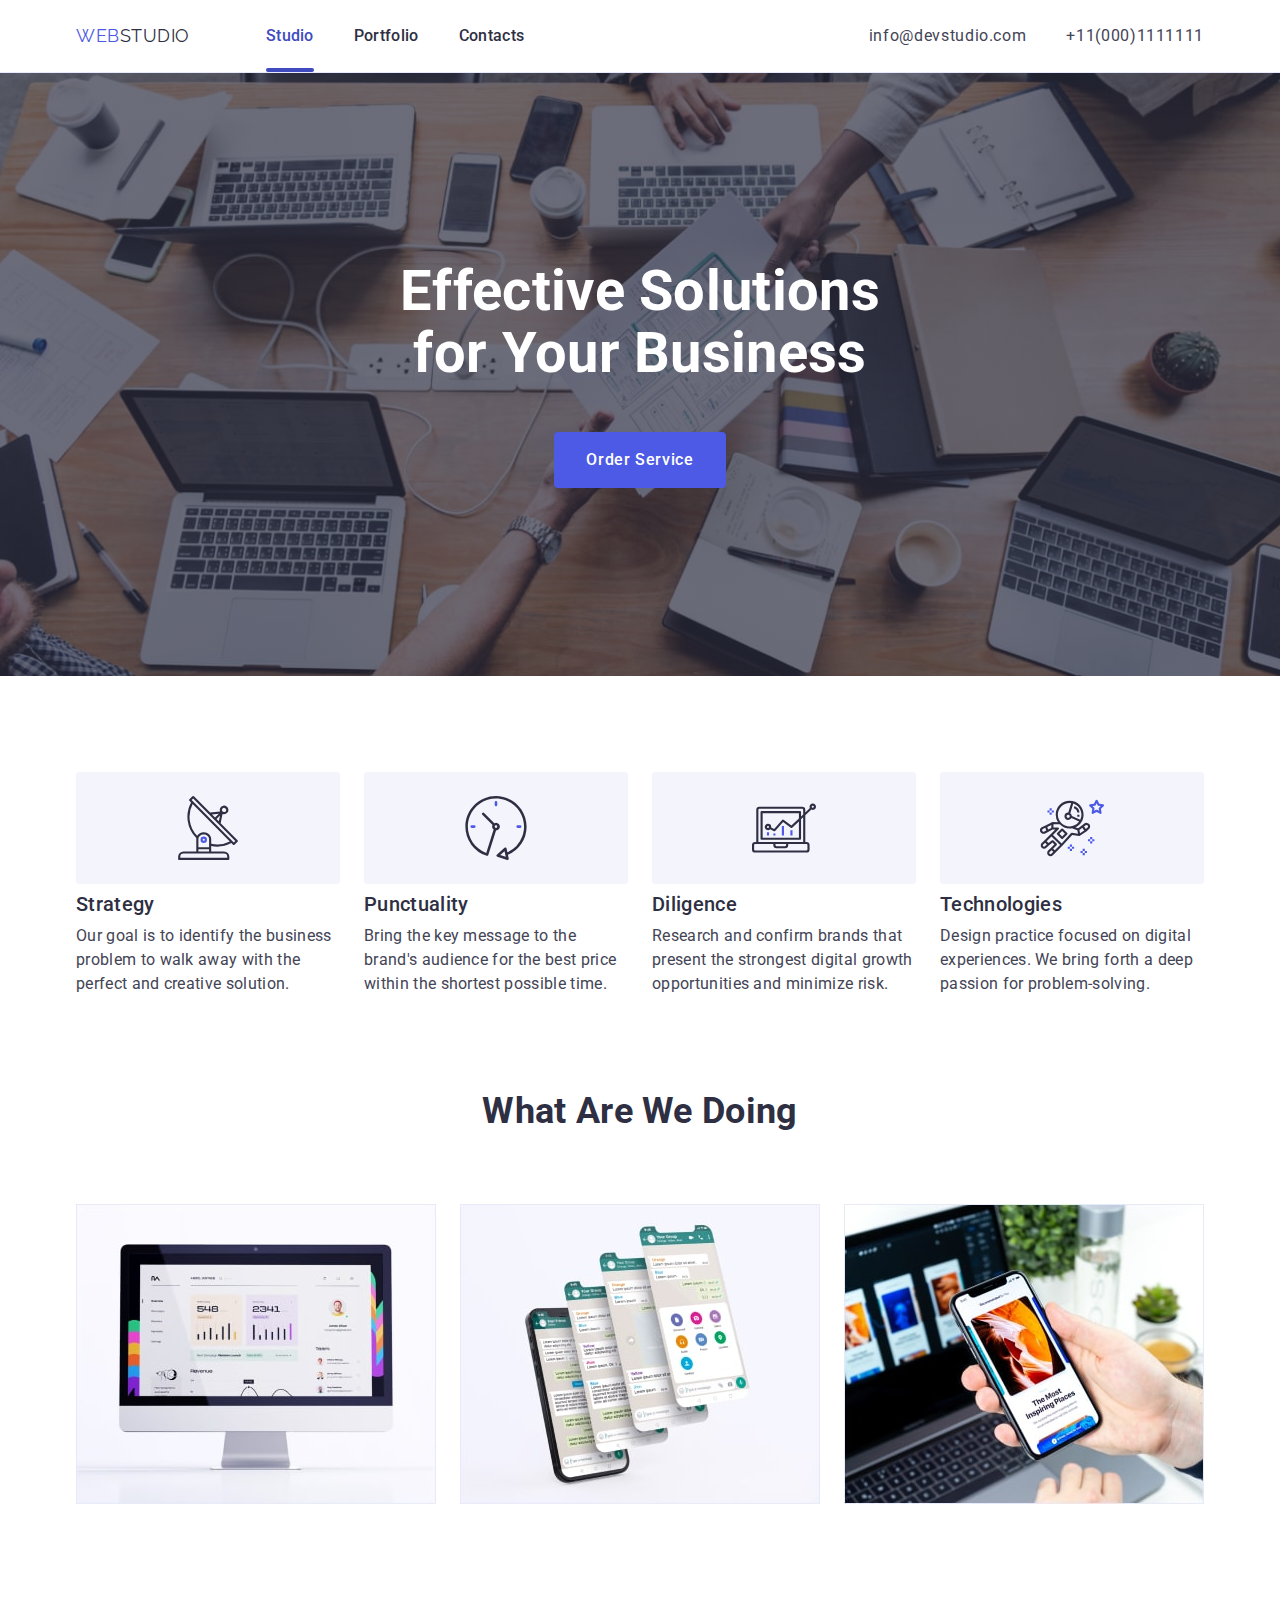
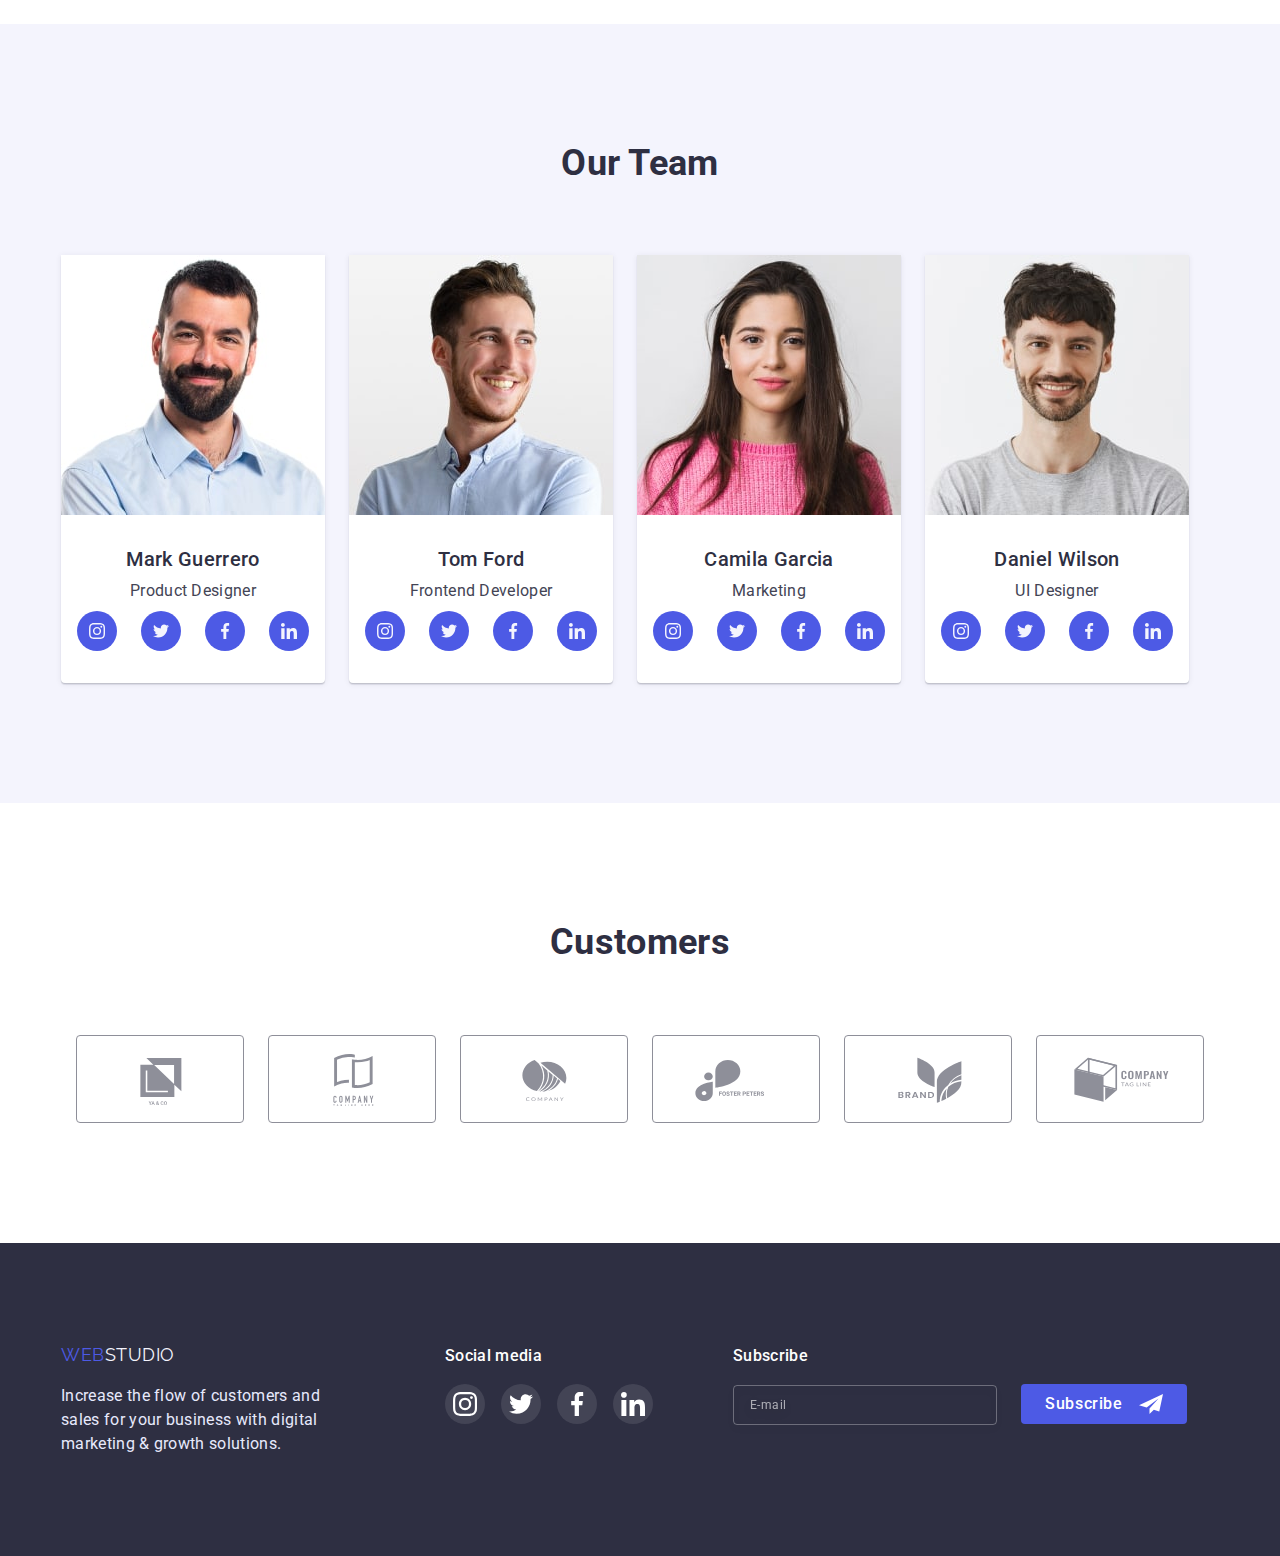
==== commit e6eafde1: "hw7" ====
--- a/index.html
+++ b/index.html
@@ -79,29 +79,30 @@
                         </ul>
                     </address>
                 </div>
-            </div>
-            <ul class="mob-soc-list list">
-                <li class="mob-soc-item"><a href="" class="mob-soc-link link"><svg class="mob-soc-icon" width="16"
-                            height="16">
-                            <use href="./images/icons.svg#icon-instagram"></use>
-                        </svg></a>
-                </li>
-                <li class="mob-soc-item"><a href="" class="mob-soc-link link"><svg class="mob-soc-icon" width="16"
-                            height="16">
-                            <use href="./images/icons.svg#icon-twitte"></use>
-                        </svg></a>
-                </li>
-                <li class="mob-soc-item"><a href="" class="mob-soc-link link"><svg class="mob-soc-icon" width="16"
-                            height="16">
-                            <use href="./images/icons.svg#icon-facebook"></use>
-                        </svg></a>
-                </li>
-                <li class="mob-soc-item"><a href="" class="mob-soc-link link"><svg class="mob-soc-icon" width="16"
-                            height="16">
-                            <use href="./images/icons.svg#icon-linkedin"></use>
-                        </svg></a>
-                </li>
-            </ul>
+
+                <ul class="mob-soc-list list">
+                    <li class="mob-soc-item"><a href="" class="mob-soc-link link"><svg class="mob-soc-icon" width="16"
+                                height="16">
+                                <use href="./images/icons.svg#icon-instagram"></use>
+                            </svg></a>
+                    </li>
+                    <li class="mob-soc-item"><a href="" class="mob-soc-link link"><svg class="mob-soc-icon" width="16"
+                                height="16">
+                                <use href="./images/icons.svg#icon-twitte"></use>
+                            </svg></a>
+                    </li>
+                    <li class="mob-soc-item"><a href="" class="mob-soc-link link"><svg class="mob-soc-icon" width="16"
+                                height="16">
+                                <use href="./images/icons.svg#icon-facebook"></use>
+                            </svg></a>
+                    </li>
+                    <li class="mob-soc-item"><a href="" class="mob-soc-link link"><svg class="mob-soc-icon" width="16"
+                                height="16">
+                                <use href="./images/icons.svg#icon-linkedin"></use>
+                            </svg></a>
+                    </li>
+                </ul>
+            </div>
         </div>
 
     </header>
--- a/css/mobile.css
+++ b/css/mobile.css
@@ -123,8 +123,15 @@
 }
 /* --------------Menu-mob-------------- */
 .mob-menu-list {
-  padding-bottom: 284px;
-}
+  display: flex;
+  flex-direction: column;
+  gap: 40px;
+}
+.mob-menu-bottom {
+  display: flex;
+  flex-direction: column;
+}
+
 .mob-menu-list .link.current {
   color: var(--hover-current-color);
 }
@@ -133,7 +140,6 @@
   font-weight: 700;
   text-decoration: none;
   display: block;
-  padding: 24px 0;
   font-size: 36px;
   line-height: 1.1;
   color: #2e2f42;
@@ -167,6 +173,7 @@
   display: flex;
   flex-direction: column;
   justify-content: space-between;
+  padding: 80px 40px;
 }
 .mob-menu-auth-nav > .mob-mail-link {
   margin-top: 40px;
@@ -179,9 +186,7 @@
   height: 100%;
   background-color: #ffffff;
 
-  padding: 80px 40px;
-  display: flex;
-  flex-direction: column;
+  display: flex;
   overflow: auto;
 }
 .menu-open-btn {
@@ -228,9 +233,6 @@
   opacity: 0;
   pointer-events: none;
   visibility: hidden;
-}
-.mob-menu-bottom {
-  margin-top: auto;
 }
 
 .mob-soc-list {
@@ -436,7 +438,7 @@
 }
 
 .customers-items {
-  /* flex-basis: calc((100% - 16px) / 2); */
+  flex-basis: calc((100% - 16px) / 2);
   height: 88px;
 }
 
@@ -815,6 +817,7 @@
     width: 396px;
   }
   .modal {
-    max-width: 479px;
+    width: 392px;
+    height: 586px;
   }
 }
--- a/css/tablet.css
+++ b/css/tablet.css
@@ -19,6 +19,9 @@
     text-align: center;
   }
   /* ----------------Header------------- */
+  .header {
+    padding-bottom: 10px;
+  }
 
   .header-navigation {
     display: flex;
@@ -109,12 +112,10 @@
     flex-wrap: wrap;
     gap: 24px;
   }
-  .section-advantages .section-subtitle {
-    font-weight: 500;
-    font-size: 20px;
-    line-height: 1.2;
+  .advantages-item .section-subtitle {
     text-align: left;
   }
+
   /* -----------------Works------------------- */
   .works {
     display: none;
@@ -123,6 +124,9 @@
   /* .team-card {
     flex-basis: calc((100% - 24px) / 3);
   } */
+  .team-card {
+    margin: 0;
+  }
   .team-bc-color > .container {
     padding-top: 96px;
     padding-left: 108px;
@@ -133,7 +137,7 @@
   }
   .customers-items {
     width: 168px;
-    /* flex-basis: calc((100% - 24px) / 3); */
+    flex-basis: auto;
   }
   /* --------------------Footer------------------ */
 
--- a/css/desktop.css
+++ b/css/desktop.css
@@ -1,6 +1,7 @@
 @media screen and (min-width: 1200px) and (min-device-pixel-ratio: 2) and (min-width: 768px),
   screen and (min-width: 1200px) and (min-resolution: 192dpi) and (min-width: 768px),
-  screen and (min-width: 1200px) and (min-resolution: 2dppx) and (min-width: 768px) {
+  screen and (min-width: 1200px) and (min-resolution: 2dppx) and (min-width: 768px)
+   {
   .hero {
     padding-top: 188px;
     padding-bottom: 188px;
@@ -23,6 +24,9 @@
   }
 
   /* --------------Header------------- */
+  .header {
+    padding-bottom: 24px;
+  }
   .auth-nav {
     display: flex;
     gap: 40px;
@@ -32,11 +36,21 @@
     font-size: 16px;
   }
   /* ----------------------Hero---------------------- */
+  .hero {
+  max-width: 1440px;
+  margin: 0 auto;
+  padding-top: 188px;
+  padding-bottom: 188px;}
 
   .hero-title {
     margin-bottom: 48px;
   }
   /* --------------------Our advantages------------------ */
+  .advantages-item .section-subtitle {
+  font-weight: 500;
+  font-size: 20px;
+  line-height: 1.2;
+  }
   .advantages-item .section-discription {
     font-weight: 400;
     color: var(--primary-text-color);
@@ -112,10 +126,11 @@
   }
   .footer-subscribe {
     margin-top: 0px;
+    
+  }
+  .footer-social {
     margin-left: 120px;
-  }
-  .footer-social {
-    margin-left: 80px;
+    margin-right: 80px;
   }
   .footer-logo-wrap {
     width: 264px;
@@ -217,7 +232,7 @@
 }
 .portfolio-link:focus {
   box-shadow: 0px 3px 1px rgba(0, 0, 0, 0.1), 0px 2px 1px rgba(0, 0, 0, 0.08),
-    0px 2px 2px rgba(0, 0, 0, 0.12);
+    0px 2px 2px rgba(0, 0, 0, 0.12);}
 
   /* ----------------Form-modal-backdrop---------------- */
 
@@ -368,3 +383,4 @@
     background-color: var(--hover-current-color);
   }
 }
+}
